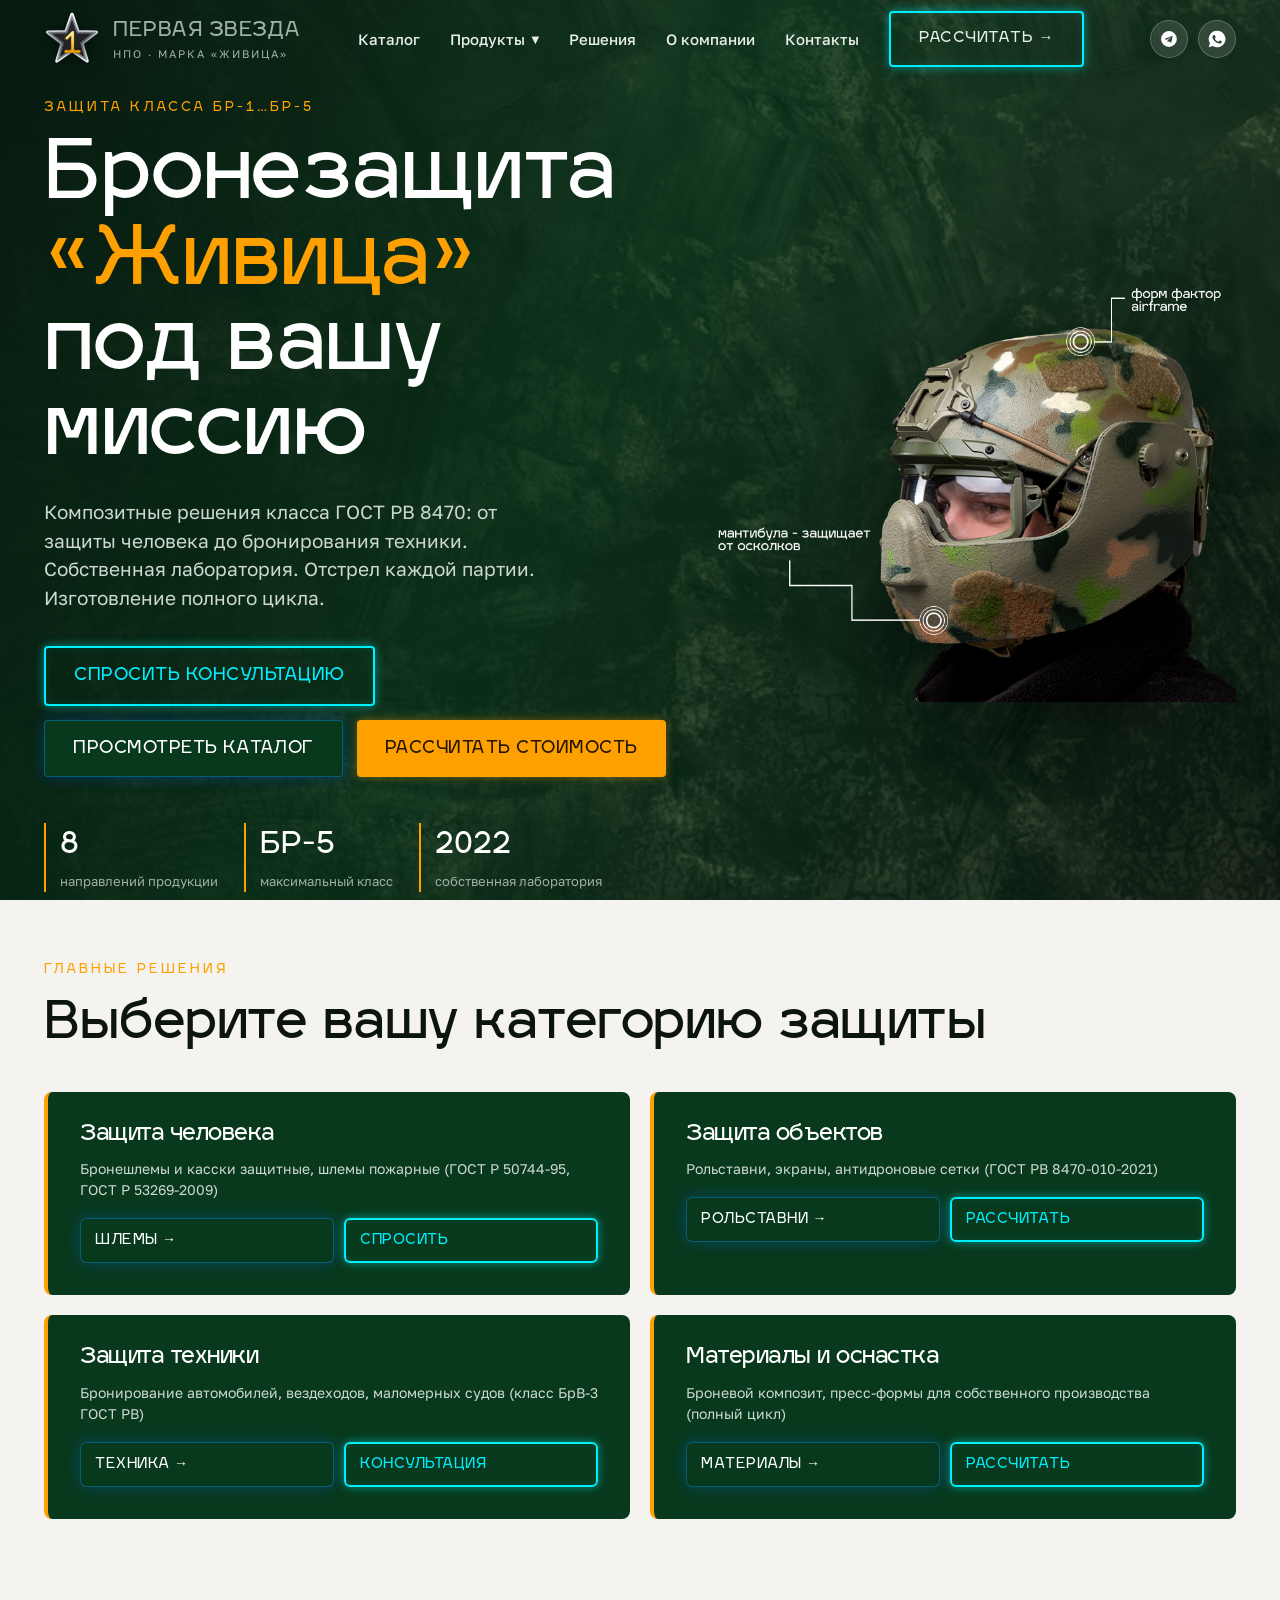
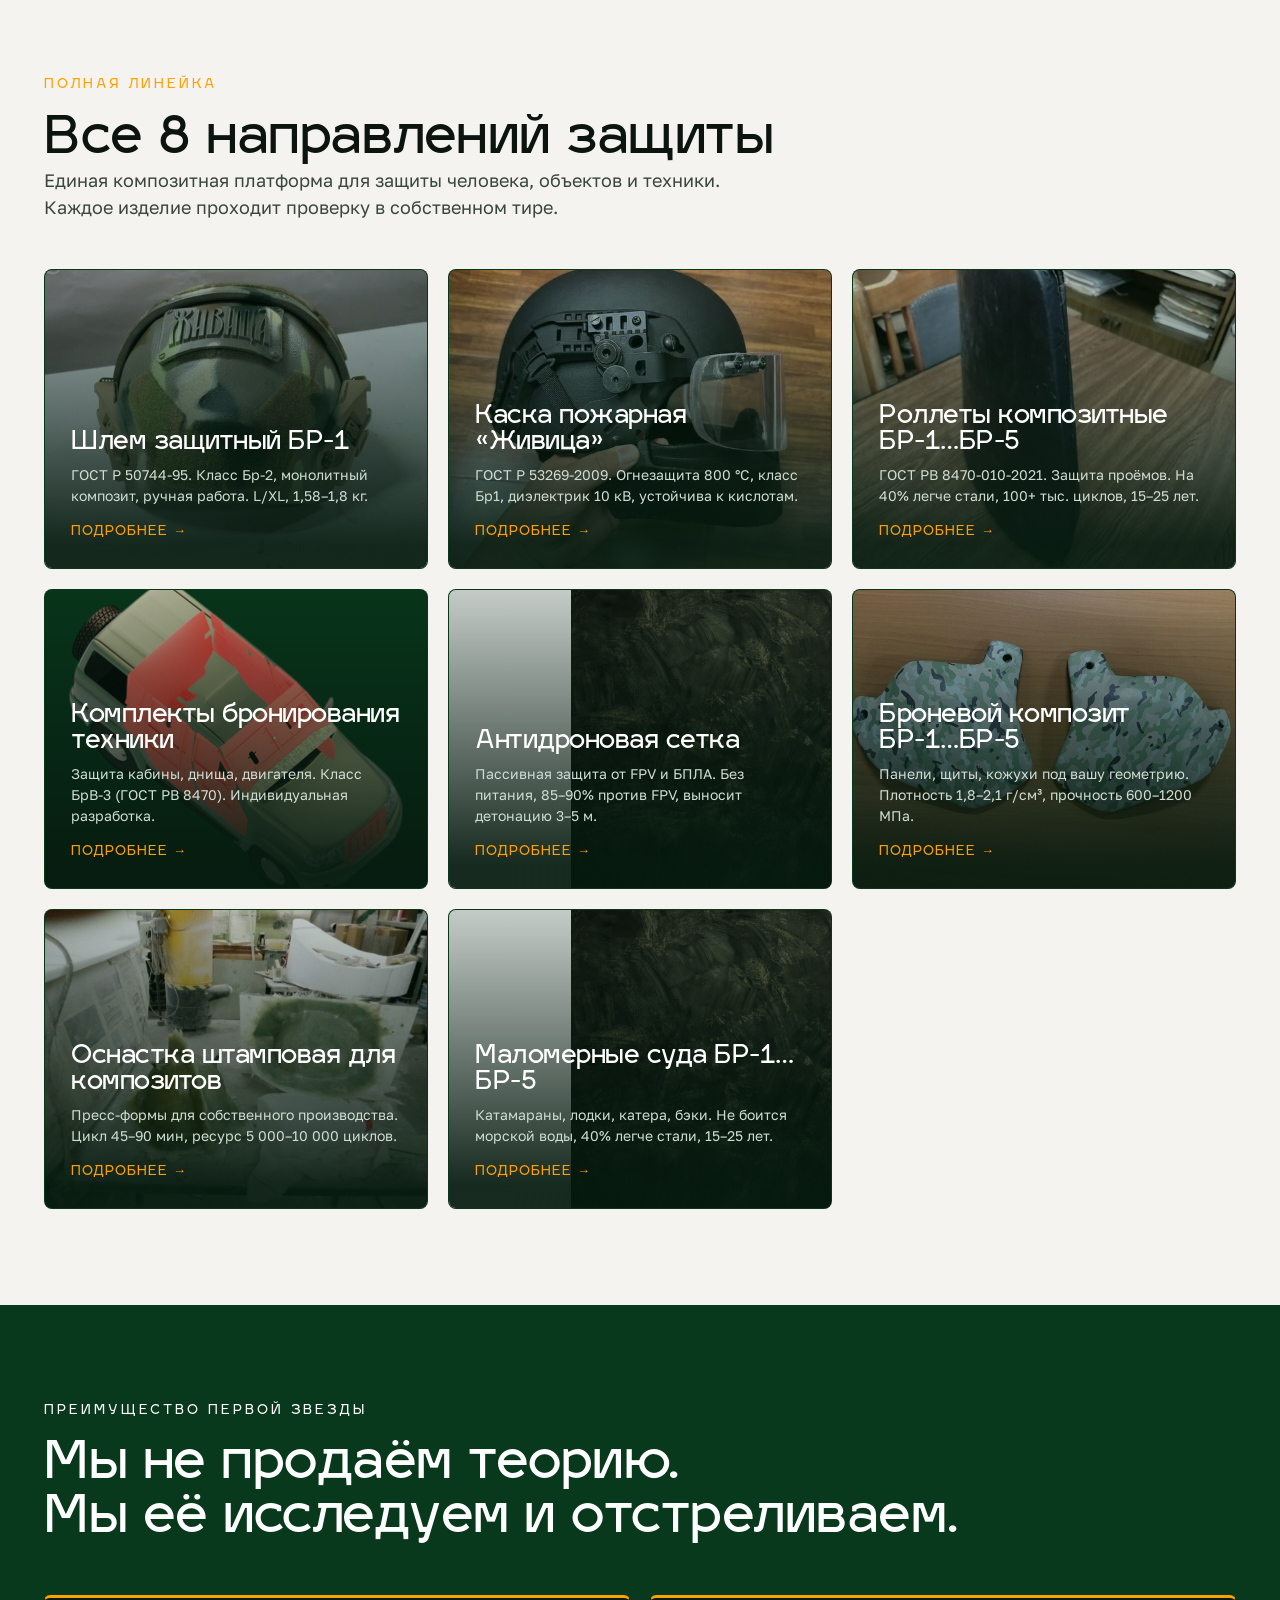
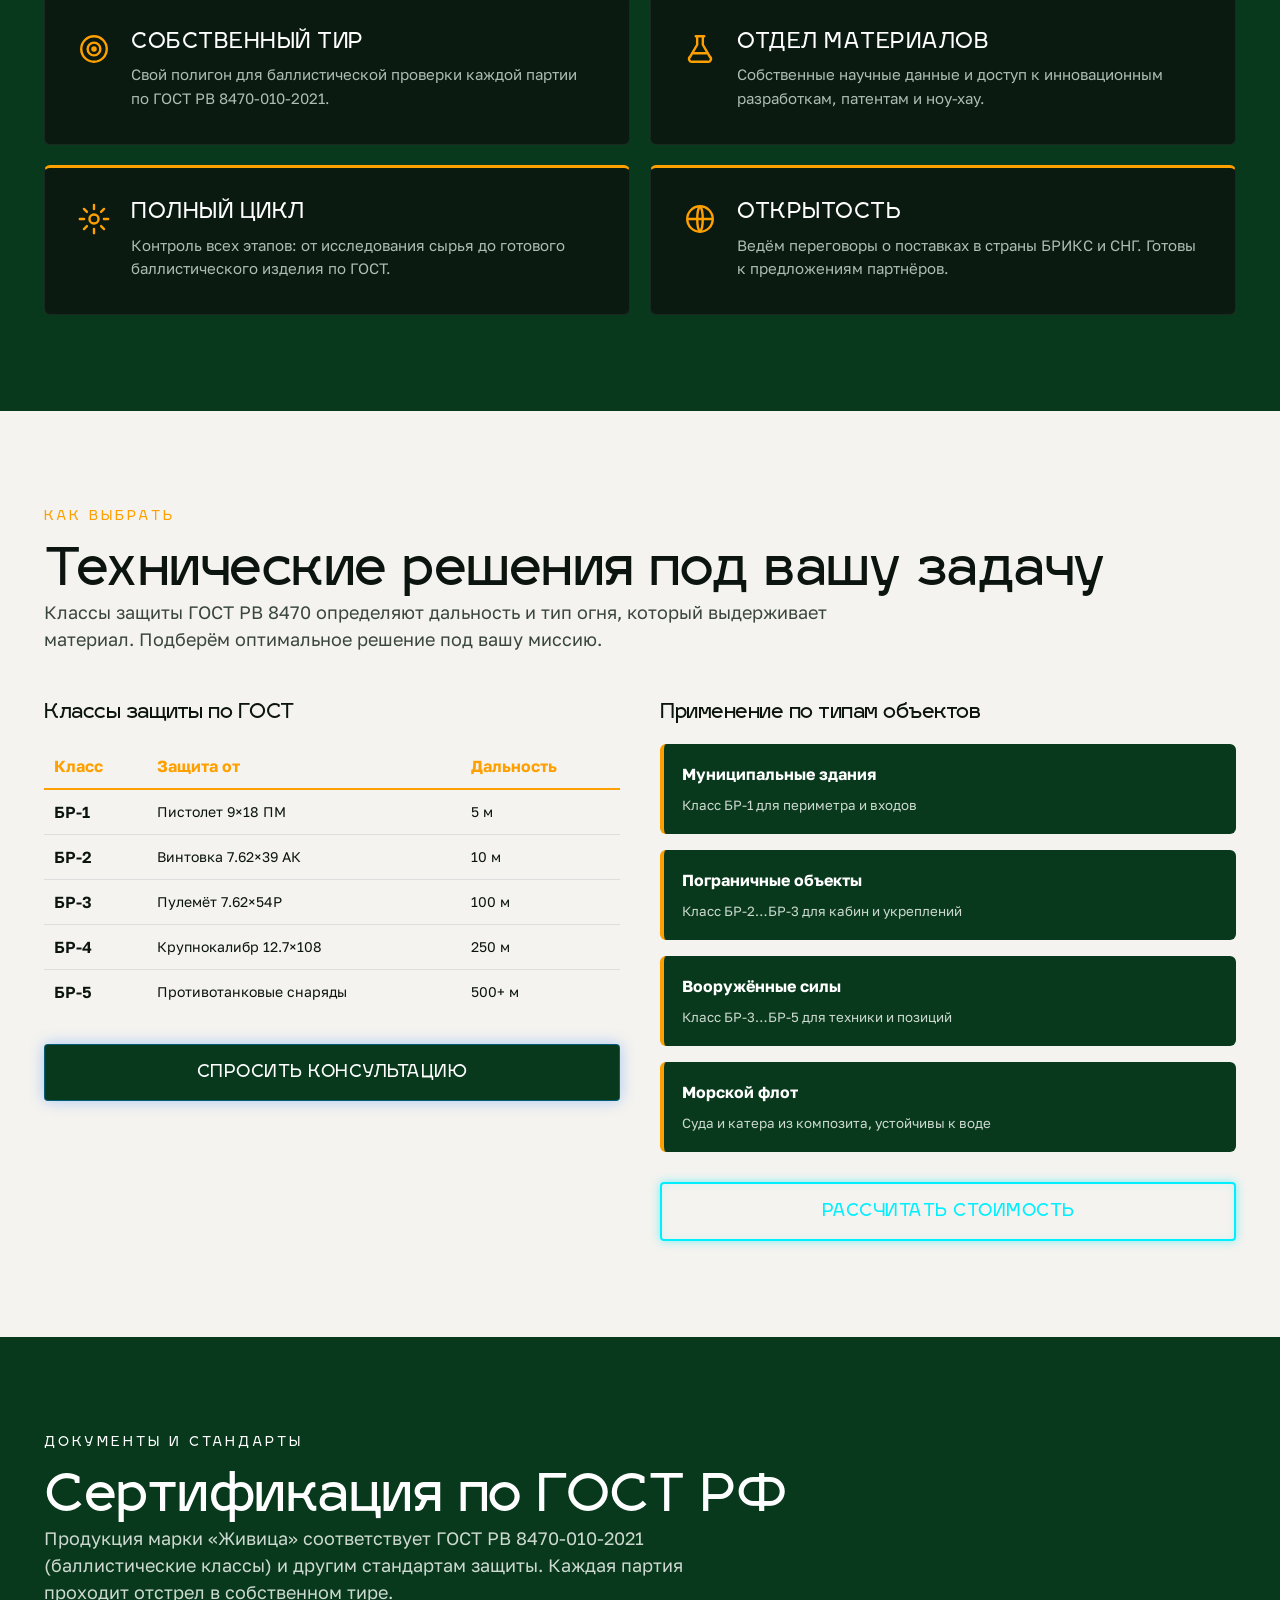
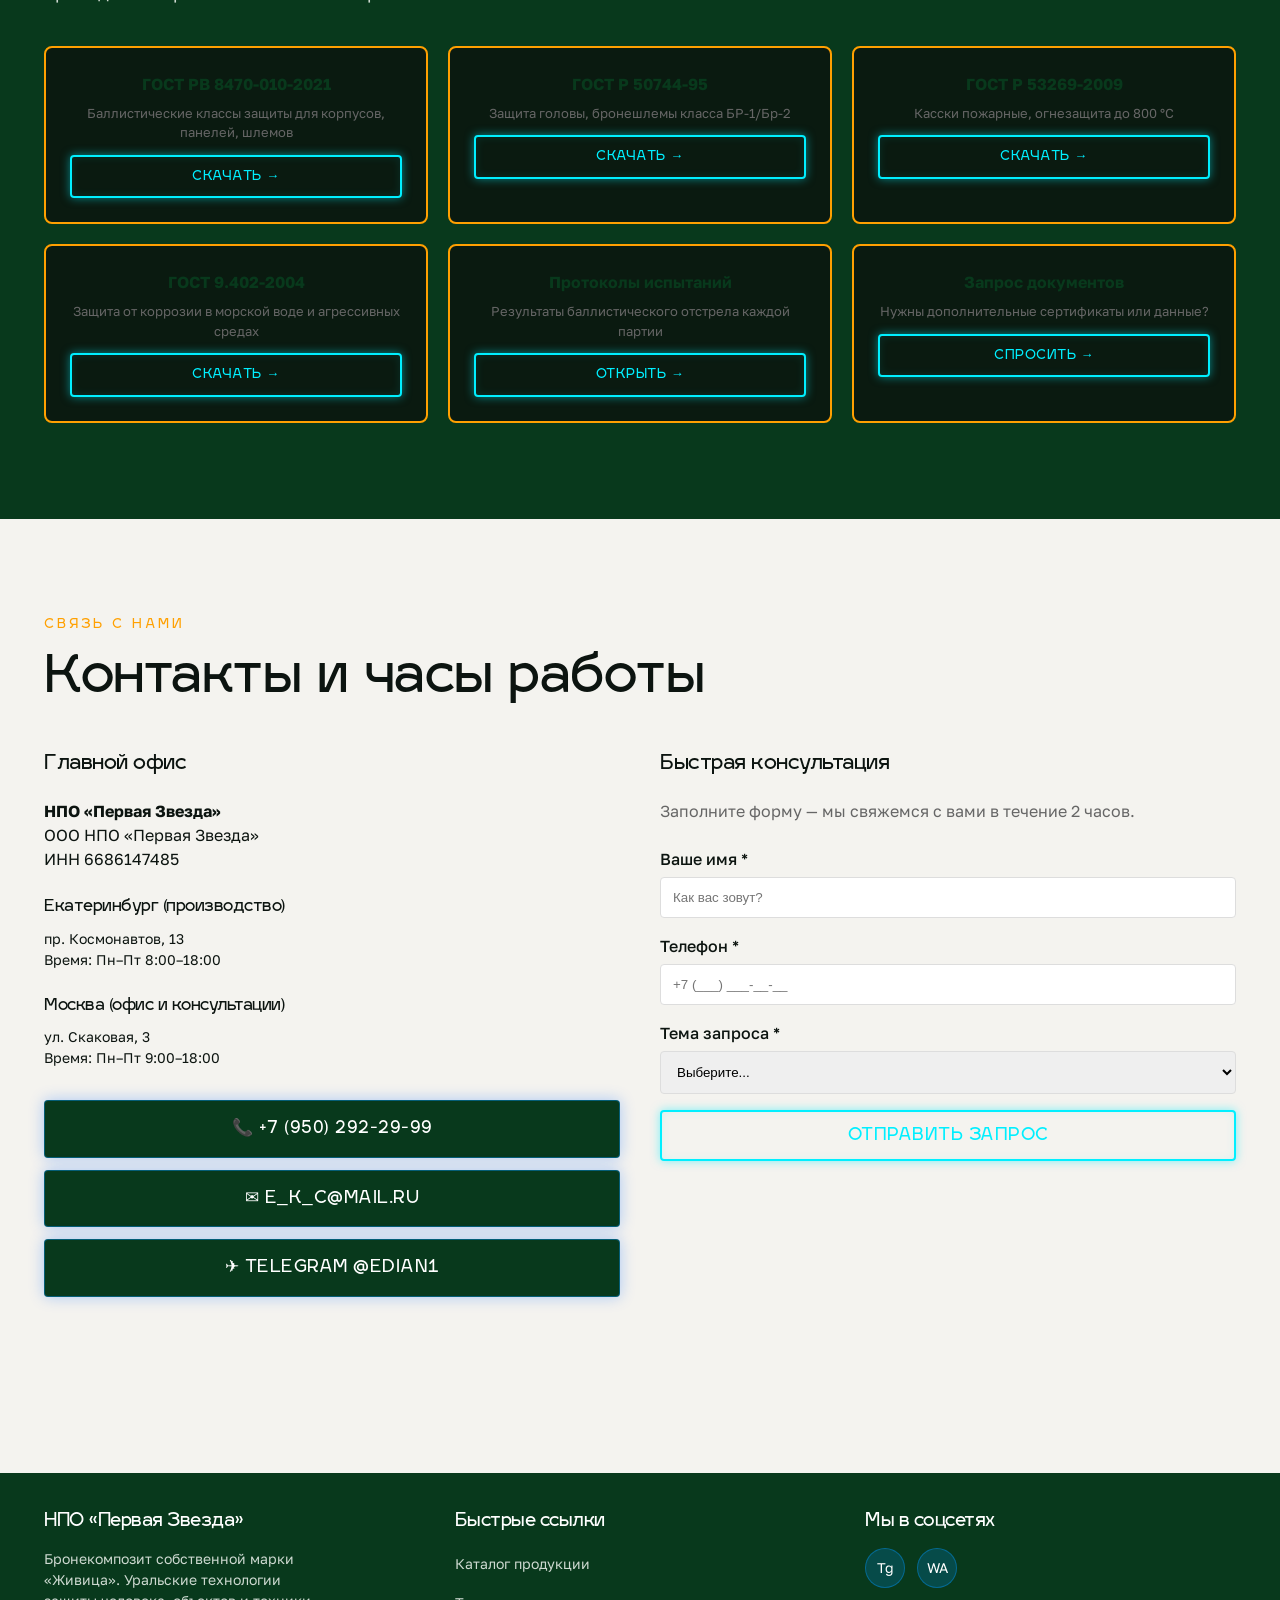
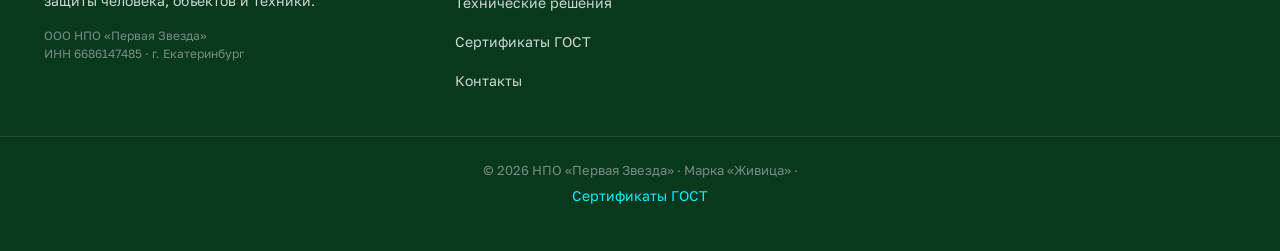
==== index.html @ d06cfbc1 "Complete site restructure: AIDA framework, blue neon buttons, dropdown menus, 15+ lead capture forms" ====
<!doctype html>
<html lang="ru">
<head>
<meta charset="utf-8">
<meta name="viewport" content="width=device-width, initial-scale=1">
<title>НПО «Первая Звезда» — бронекомпозит «Живица» ГОСТ БР-1…БР-5</title>
<meta name="description" content="Научно-производственное объединение «Первая Звезда». Бронекомпозит собственной марки «Живица»: защита для человека, объектов и техники. Классы БР-1…БР-5 по ГОСТ. Собственный тир, полный цикл производства.">
<link rel="shortcut icon" href="img/ab_shlem.png">
<link rel="stylesheet" href="css/site.css">
<style>
/* Дополнительные стили для новой структуры */
.quick-cta{display:grid;grid-template-columns:repeat(3,1fr);gap:16px;margin-top:32px}
.quick-cta a{padding:18px 20px;border-radius:6px;text-align:center;transition:.2s;font-weight:600}
.quick-cta a:hover{transform:translateY(-4px)}
.cat-grid{display:grid;grid-template-columns:repeat(2,1fr);gap:20px;margin-top:40px}
.cat-card{background:var(--green);color:#fff;padding:32px;border-radius:8px;border-left:4px solid var(--amber);transition:.2s}
.cat-card:hover{background:var(--green-2);transform:translateY(-4px)}
.cat-card h3{font-size:22px;margin-bottom:12px}
.cat-card p{font-size:14px;color:#cdd9d0;margin-bottom:18px}
.form-modal{display:none;position:fixed;inset:0;z-index:200;background:rgba(0,0,0,.75);align-items:center;justify-content:center;padding:20px}
.form-modal.active{display:flex}
.form-modal-content{background:var(--paper);border-radius:12px;padding:40px;max-width:500px;width:100%;position:relative;box-shadow:0 20px 60px rgba(0,0,0,.3)}
.form-modal-close{position:absolute;top:16px;right:16px;background:none;border:0;font-size:28px;cursor:pointer;color:var(--ink);opacity:.6}
.form-modal-close:hover{opacity:1}
.form-group{margin-bottom:20px}
.form-group label{display:block;margin-bottom:8px;font-weight:500;color:var(--ink)}
.form-group input,.form-group textarea,.form-group select{width:100%;padding:12px;border:1px solid #ddd;border-radius:4px;font-family:inherit;font-size:14px}
.form-group textarea{resize:vertical;min-height:100px}
.form-submit{width:100%;padding:15px;background:var(--amber);color:#241400;border:0;border-radius:4px;font-weight:600;cursor:pointer;transition:.2s}
.form-submit:hover{background:#ffb020}
.certs-grid{display:grid;grid-template-columns:repeat(3,1fr);gap:20px;margin-top:40px}
.cert-item{background:var(--paper);border:2px solid var(--amber);border-radius:8px;padding:24px;text-align:center;transition:.2s}
.cert-item:hover{transform:translateY(-4px);box-shadow:0 12px 30px rgba(255,160,1,.2)}
.cert-item strong{display:block;margin-bottom:8px;color:var(--green)}
.cert-item p{font-size:13px;color:#666}
</style>
</head>
<body>

<!-- ===== HEADER С ВЫПАДАЮЩИМ МЕНЮ ===== -->
<header id="hdr">
  <div class="wrap nav">
    <a class="brand" href="index.html">
      <svg class="logo" viewBox="0 0 100 100" xmlns="http://www.w3.org/2000/svg">
        <defs>
          <pattern id="carbon" width="7" height="7" patternUnits="userSpaceOnUse"><rect width="7" height="7" fill="#0c0d0f"/><rect width="3.5" height="3.5" fill="#2f323a"/><rect x="3.5" y="3.5" width="3.5" height="3.5" fill="#2f323a"/></pattern>
          <radialGradient id="carbonbg" cx="42%" cy="34%" r="75%"><stop offset="0" stop-color="#33363d"/><stop offset="1" stop-color="#0a0b0d"/></radialGradient>
          <linearGradient id="silver" x1="0" y1="0" x2="0" y2="1"><stop offset="0" stop-color="#fff"/><stop offset=".35" stop-color="#c9d0d6"/><stop offset=".62" stop-color="#878e95"/><stop offset="1" stop-color="#eef3f7"/></linearGradient>
          <linearGradient id="gold" x1="0" y1="0" x2="0" y2="1"><stop offset="0" stop-color="#fff3c0"/><stop offset=".4" stop-color="#ffd24a"/><stop offset=".72" stop-color="#e89c00"/><stop offset="1" stop-color="#9c6500"/></linearGradient>
        </defs>
        <path d="M50 6 L60.9 37 L93.7 37.8 L67.6 57.7 L77 89.2 L50 70.5 L23 89.2 L32.4 57.7 L6.3 37.8 L39.1 37 Z" fill="url(#carbonbg)" stroke="url(#silver)" stroke-width="6" stroke-linejoin="round"/>
        <path d="M50 6 L60.9 37 L93.7 37.8 L67.6 57.7 L77 89.2 L50 70.5 L23 89.2 L32.4 57.7 L6.3 37.8 L39.1 37 Z" fill="url(#carbon)" opacity=".5"/>
        <text x="50" y="75" text-anchor="middle" font-family="'Igra Sans',sans-serif" font-weight="700" font-size="54" fill="url(#gold)" stroke="#5e3f00" stroke-width="0.7">1</text>
      </svg>
      <span><b>ПЕРВАЯ ЗВЕЗДА</b><span>НПО · марка «Живица»</span></span>
    </a>
    <nav class="menu" id="menu">
      <a href="#products">Каталог</a>
      <div class="menu-dropdown">
        <a href="#products">Продукты</a>
        <div class="submenu">
          <a href="broneshlem.html">Шлемы защитные БР-1</a>
          <a href="fire-helmet.html">Каски пожарные</a>
          <a href="rolstavni.html">Роллеты БР-1…БР-5</a>
          <a href="armored-vehicles.html">Бронирование техники</a>
          <a href="drone-net.html">Антидроновые сетки</a>
          <a href="composite.html">Броневой композит</a>
          <a href="pressforms.html">Оснастка штамповая</a>
          <a href="vessels.html">Маломерные суда</a>
        </div>
      </div>
      <a href="#solutions">Решения</a>
      <a href="#company">О компании</a>
      <a href="#contacts">Контакты</a>
      <a href="#modal-calc" class="btn btn-neon" onclick="openModal(event)">Рассчитать →</a>
    </nav>
    <div class="hsocial">
      <a href="https://t.me/Edian1" target="_blank" aria-label="Telegram"><svg viewBox="0 0 24 24"><path fill="currentColor" d="M11.94 2.5a9.5 9.5 0 1 0 0 19 9.5 9.5 0 0 0 0-19Zm4.36 6.53-1.46 6.88c-.11.49-.4.61-.81.38l-2.24-1.65-1.08 1.04c-.12.12-.22.22-.45.22l.16-2.28 4.15-3.75c.18-.16-.04-.25-.28-.09l-5.13 3.23-2.21-.69c-.48-.15-.49-.48.1-.71l8.64-3.33c.4-.15.75.09.62.7Z"/></svg></a>
      <a href="https://wa.me/79502922999" target="_blank" aria-label="WhatsApp"><svg viewBox="0 0 24 24"><path fill="currentColor" d="M12 2a10 10 0 0 0-8.5 15.2L2 22l4.9-1.5A10 10 0 1 0 12 2Zm5.6 14.1c-.24.66-1.4 1.27-1.92 1.3-.49.04-.97.2-3.3-.7-2.78-1.1-4.55-3.9-4.69-4.08-.13-.18-1.12-1.49-1.12-2.84s.71-2.01.96-2.29c.25-.27.55-.34.73-.34.18 0 .37 0 .53.01.17.01.4-.06.62.48.24.58.82 2.02.9 2.17.07.15.12.32.02.5-.1.18-.15.3-.3.46-.15.17-.31.38-.44.5-.14.14-.29.28-.13.55.17.27.74 1.2 1.58 1.95 1.08.96 1.99 1.26 2.27 1.4.27.13.43.11.59-.07.16-.18.68-.79.86-1.06.18-.27.36-.22.6-.13.25.09 1.58.74 1.85.88.27.13.45.2.52.31.07.12.07.66-.17 1.32Z"/></svg></a>
    </div>
    <button class="burger" id="burger"><span></span><span></span><span></span></button>
  </div>
</header>

<!-- ===== HERO: ATTENTION (Привлечение внимания) ===== -->
<section class="hero" id="top">
  <div class="wrap hero-grid">
    <div>
      <div class="eyebrow">Защита класса БР-1…БР-5</div>
      <h1>Бронезащита <em>«Живица»</em><br>под вашу миссию</h1>
      <p>Композитные решения класса ГОСТ РВ 8470: от защиты человека до бронирования техники. Собственная лаборатория. Отстрел каждой партии. Изготовление полного цикла.</p>
      <div class="hero-cta">
        <a href="#modal-consult" class="btn btn-neon" onclick="openModal(event)">Спросить консультацию</a>
        <a href="#products" class="btn btn-dark">Просмотреть каталог</a>
        <a href="#modal-calc" class="btn btn-amber" onclick="openModal(event)">Рассчитать стоимость</a>
      </div>
      <div class="hero-badges">
        <div><b>8</b><small>направлений продукции</small></div>
        <div><b>БР-5</b><small>максимальный класс</small></div>
        <div><b>2022</b><small>собственная лаборатория</small></div>
      </div>
    </div>
    <div class="hero-shlem">
      <img src="img/main_shlem.png" alt="Бронешлем Живица">
    </div>
  </div>
</section>

<!-- ===== INTEREST + DESIRE (Интерес и желание) ===== -->
<section class="sec" style="background:#f4f3ef;padding:60px 0">
  <div class="wrap">
    <div class="eyebrow">Главные решения</div>
    <h2>Выберите вашу категорию защиты</h2>
    <div class="cat-grid">
      <div class="cat-card">
        <h3>Защита человека</h3>
        <p>Бронешлемы и касски защитные, шлемы пожарные (ГОСТ Р 50744-95, ГОСТ Р 53269-2009)</p>
        <div class="quick-cta" style="grid-template-columns:1fr 1fr;gap:10px;margin-top:16px">
          <a href="broneshlem.html" class="btn btn-dark" style="padding:10px 14px;font-size:14px">Шлемы →</a>
          <a href="#modal-consult" class="btn btn-neon" style="padding:10px 14px;font-size:14px" onclick="openModal(event)">Спросить</a>
        </div>
      </div>

      <div class="cat-card">
        <h3>Защита объектов</h3>
        <p>Рольставни, экраны, антидроновые сетки (ГОСТ РВ 8470-010-2021)</p>
        <div class="quick-cta" style="grid-template-columns:1fr 1fr;gap:10px;margin-top:16px">
          <a href="rolstavni.html" class="btn btn-dark" style="padding:10px 14px;font-size:14px">Рольставни →</a>
          <a href="#modal-calc" class="btn btn-neon" style="padding:10px 14px;font-size:14px" onclick="openModal(event)">Рассчитать</a>
        </div>
      </div>

      <div class="cat-card">
        <h3>Защита техники</h3>
        <p>Бронирование автомобилей, вездеходов, маломерных судов (класс БрВ-3 ГОСТ РВ)</p>
        <div class="quick-cta" style="grid-template-columns:1fr 1fr;gap:10px;margin-top:16px">
          <a href="armored-vehicles.html" class="btn btn-dark" style="padding:10px 14px;font-size:14px">Техника →</a>
          <a href="#modal-consult" class="btn btn-neon" style="padding:10px 14px;font-size:14px" onclick="openModal(event)">Консультация</a>
        </div>
      </div>

      <div class="cat-card">
        <h3>Материалы и оснастка</h3>
        <p>Броневой композит, пресс-формы для собственного производства (полный цикл)</p>
        <div class="quick-cta" style="grid-template-columns:1fr 1fr;gap:10px;margin-top:16px">
          <a href="composite.html" class="btn btn-dark" style="padding:10px 14px;font-size:14px">Материалы →</a>
          <a href="#modal-calc" class="btn btn-neon" style="padding:10px 14px;font-size:14px" onclick="openModal(event)">Рассчитать</a>
        </div>
      </div>
    </div>
  </div>
</section>

<!-- ===== ПОЛНЫЙ КАТАЛОГ ПРОДУКТОВ ===== -->
<section class="sec products" id="products">
  <div class="wrap">
    <div class="eyebrow">Полная линейка</div>
    <h2>Все 8 направлений защиты</h2>
    <p class="lead">Единая композитная платформа для защиты человека, объектов и техники. Каждое изделие проходит проверку в собственном тире.</p>
    <div class="prod-grid">

      <a class="card" href="broneshlem.html">
        <div class="bg" style="background-image:url('img/p_shlem_hero.jpg')"></div><div class="ov"></div>
        <h3>Шлем защитный БР-1</h3>
        <p>ГОСТ Р 50744-95. Класс Бр-2, монолитный композит, ручная работа. L/XL, 1,58–1,8 кг.</p>
        <span class="more">Подробнее →</span>
      </a>

      <a class="card" href="fire-helmet.html">
        <div class="bg" style="background-image:url('img/p_shlem_black.jpg')"></div><div class="ov"></div>
        <h3>Каска пожарная «Живица»</h3>
        <p>ГОСТ Р 53269-2009. Огнезащита 800 °C, класс Бр1, диэлектрик 10 кВ, устойчива к кислотам.</p>
        <span class="more">Подробнее →</span>
      </a>

      <a class="card" href="rolstavni.html">
        <div class="bg" style="background-image:url('img/p_rolstavni_1.jpg')"></div><div class="ov"></div>
        <h3>Роллеты композитные БР-1…БР-5</h3>
        <p>ГОСТ РВ 8470-010-2021. Защита проёмов. На 40% легче стали, 100+ тыс. циклов, 15–25 лет.</p>
        <span class="more">Подробнее →</span>
      </a>

      <a class="card" href="armored-vehicles.html">
        <div class="bg" style="background-image:url('img/bronya_auto.png')"></div><div class="ov"></div>
        <h3>Комплекты бронирования техники</h3>
        <p>Защита кабины, днища, двигателя. Класс БрВ-3 (ГОСТ РВ 8470). Индивидуальная разработка.</p>
        <span class="more">Подробнее →</span>
      </a>

      <a class="card" href="drone-net.html">
        <div class="bg" style="background-image:url('img/main_fon2.png')"></div><div class="ov"></div>
        <h3>Антидроновая сетка</h3>
        <p>Пассивная защита от FPV и БПЛА. Без питания, 85–90% против FPV, выносит детонацию 3–5 м.</p>
        <span class="more">Подробнее →</span>
      </a>

      <a class="card" href="composite.html">
        <div class="bg" style="background-image:url('img/p_kompozit_1.jpg')"></div><div class="ov"></div>
        <h3>Броневой композит БР-1…БР-5</h3>
        <p>Панели, щиты, кожухи под вашу геометрию. Плотность 1,8–2,1 г/см³, прочность 600–1200 МПа.</p>
        <span class="more">Подробнее →</span>
      </a>

      <a class="card" href="pressforms.html">
        <div class="bg" style="background-image:url('img/p_pressform_1.jpg')"></div><div class="ov"></div>
        <h3>Оснастка штамповая для композитов</h3>
        <p>Пресс-формы для собственного производства. Цикл 45–90 мин, ресурс 5 000–10 000 циклов.</p>
        <span class="more">Подробнее →</span>
      </a>

      <a class="card" href="vessels.html">
        <div class="bg" style="background-image:url('img/main_fon2.png')"></div><div class="ov"></div>
        <h3>Маломерные суда БР-1…БР-5</h3>
        <p>Катамараны, лодки, катера, бэки. Не боится морской воды, 40% легче стали, 15–25 лет.</p>
        <span class="more">Подробнее →</span>
      </a>

    </div>
  </div>
</section>

<!-- ===== ПОЧЕМУ МЫ (УТП) ===== -->
<section class="sec usp" id="company">
  <div class="wrap">
    <div class="eyebrow" style="color:#fff">Преимущество Первой Звезды</div>
    <h2 style="color:#fff">Мы не продаём теорию.<br>Мы её исследуем и отстреливаем.</h2>
    <div class="usp-grid">
      <div class="usp-card">
        <div class="ic"><svg viewBox="0 0 24 24" fill="none" stroke="currentColor" stroke-width="1.7"><circle cx="12" cy="12" r="9"/><circle cx="12" cy="12" r="4.5"/><circle cx="12" cy="12" r="1.1" fill="currentColor"/></svg></div>
        <div class="ut">
          <h3>Собственный тир</h3>
          <p>Свой полигон для баллистической проверки каждой партии по ГОСТ РВ 8470-010-2021.</p>
        </div>
      </div>
      <div class="usp-card">
        <div class="ic"><svg viewBox="0 0 24 24" fill="none" stroke="currentColor" stroke-width="1.7" stroke-linecap="round" stroke-linejoin="round"><path d="M9 3h6M10 3v6l-5 8.5A2 2 0 0 0 6.7 21h10.6a2 2 0 0 0 1.7-3.5L14 9V3"/><path d="M7.5 15h9"/></svg></div>
        <div class="ut">
          <h3>Отдел материалов</h3>
          <p>Собственные научные данные и доступ к инновационным разработкам, патентам и ноу-хау.</p>
        </div>
      </div>
      <div class="usp-card">
        <div class="ic"><svg viewBox="0 0 24 24" fill="none" stroke="currentColor" stroke-width="1.7" stroke-linecap="round" stroke-linejoin="round"><circle cx="12" cy="12" r="3.2"/><path d="M12 2v3M12 19v3M2 12h3M19 12h3M4.9 4.9 7 7M17 17l2.1 2.1M19.1 4.9 17 7M7 17l-2.1 2.1"/></svg></div>
        <div class="ut">
          <h3>Полный цикл</h3>
          <p>Контроль всех этапов: от исследования сырья до готового баллистического изделия по ГОСТ.</p>
        </div>
      </div>
      <div class="usp-card">
        <div class="ic"><svg viewBox="0 0 24 24" fill="none" stroke="currentColor" stroke-width="1.7"><circle cx="12" cy="12" r="9"/><path d="M3 12h18M12 3c2.6 2.7 2.6 15.3 0 18M12 3c-2.6 2.7-2.6 15.3 0 18"/></svg></div>
        <div class="ut">
          <h3>Открытость</h3>
          <p>Ведём переговоры о поставках в страны БРИКС и СНГ. Готовы к предложениям партнёров.</p>
        </div>
      </div>
    </div>
  </div>
</section>

<!-- ===== ТЕХНИЧЕСКИЕ РЕШЕНИЯ ===== -->
<section class="sec" id="solutions" style="background:var(--paper)">
  <div class="wrap">
    <div class="eyebrow">Как выбрать</div>
    <h2>Технические решения под вашу задачу</h2>
    <p class="lead" style="max-width:800px">Классы защиты ГОСТ РВ 8470 определяют дальность и тип огня, который выдерживает материал. Подберём оптимальное решение под вашу миссию.</p>

    <div style="margin-top:50px;display:grid;grid-template-columns:1fr 1fr;gap:40px;align-items:start">
      <div>
        <h3 style="font-size:20px;margin-bottom:20px">Классы защиты по ГОСТ</h3>
        <table style="width:100%;border-collapse:collapse">
          <tr style="border-bottom:2px solid var(--amber)">
            <th style="text-align:left;padding:10px;color:var(--amber)">Класс</th>
            <th style="text-align:left;padding:10px;color:var(--amber)">Защита от</th>
            <th style="text-align:left;padding:10px;color:var(--amber)">Дальность</th>
          </tr>
          <tr style="border-bottom:1px solid #ddd">
            <td style="padding:10px;font-weight:600">БР-1</td>
            <td style="padding:10px;font-size:14px">Пистолет 9×18 ПМ</td>
            <td style="padding:10px;font-size:14px">5 м</td>
          </tr>
          <tr style="border-bottom:1px solid #ddd">
            <td style="padding:10px;font-weight:600">БР-2</td>
            <td style="padding:10px;font-size:14px">Винтовка 7.62×39 АК</td>
            <td style="padding:10px;font-size:14px">10 м</td>
          </tr>
          <tr style="border-bottom:1px solid #ddd">
            <td style="padding:10px;font-weight:600">БР-3</td>
            <td style="padding:10px;font-size:14px">Пулемёт 7.62×54Р</td>
            <td style="padding:10px;font-size:14px">100 м</td>
          </tr>
          <tr style="border-bottom:1px solid #ddd">
            <td style="padding:10px;font-weight:600">БР-4</td>
            <td style="padding:10px;font-size:14px">Крупнокалибр 12.7×108</td>
            <td style="padding:10px;font-size:14px">250 м</td>
          </tr>
          <tr>
            <td style="padding:10px;font-weight:600">БР-5</td>
            <td style="padding:10px;font-size:14px">Противотанковые снаряды</td>
            <td style="padding:10px;font-size:14px">500+ м</td>
          </tr>
        </table>
        <div style="margin-top:30px">
          <a href="#modal-consult" class="btn btn-dark" onclick="openModal(event)" style="width:100%;justify-content:center">Спросить консультацию</a>
        </div>
      </div>

      <div>
        <h3 style="font-size:20px;margin-bottom:20px">Применение по типам объектов</h3>
        <div style="display:grid;gap:16px">
          <div style="background:var(--green);color:#fff;padding:18px;border-radius:6px;border-left:4px solid var(--amber)">
            <strong style="display:block;margin-bottom:6px">Муниципальные здания</strong>
            <small style="color:#cdd9d0">Класс БР-1 для периметра и входов</small>
          </div>
          <div style="background:var(--green);color:#fff;padding:18px;border-radius:6px;border-left:4px solid var(--amber)">
            <strong style="display:block;margin-bottom:6px">Пограничные объекты</strong>
            <small style="color:#cdd9d0">Класс БР-2…БР-3 для кабин и укреплений</small>
          </div>
          <div style="background:var(--green);color:#fff;padding:18px;border-radius:6px;border-left:4px solid var(--amber)">
            <strong style="display:block;margin-bottom:6px">Вооружённые силы</strong>
            <small style="color:#cdd9d0">Класс БР-3…БР-5 для техники и позиций</small>
          </div>
          <div style="background:var(--green);color:#fff;padding:18px;border-radius:6px;border-left:4px solid var(--amber)">
            <strong style="display:block;margin-bottom:6px">Морской флот</strong>
            <small style="color:#cdd9d0">Суда и катера из композита, устойчивы к воде</small>
          </div>
        </div>
        <div style="margin-top:30px">
          <a href="#modal-calc" class="btn btn-neon" onclick="openModal(event)" style="width:100%;justify-content:center">Рассчитать стоимость</a>
        </div>
      </div>
    </div>
  </div>
</section>

<!-- ===== СЕРТИФИКАТЫ И СТАНДАРТЫ ===== -->
<section class="sec" id="certs" style="background:var(--green);color:#fff">
  <div class="wrap">
    <div class="eyebrow" style="color:#fff">Документы и стандарты</div>
    <h2>Сертификация по ГОСТ РФ</h2>
    <p class="lead" style="color:#cdd9d0">Продукция марки «Живица» соответствует ГОСТ РВ 8470-010-2021 (баллистические классы) и другим стандартам защиты. Каждая партия проходит отстрел в собственном тире.</p>

    <div class="certs-grid">
      <div class="cert-item" style="background:#0a1a10;border-color:var(--amber)">
        <strong>ГОСТ РВ 8470-010-2021</strong>
        <p>Баллистические классы защиты для корпусов, панелей, шлемов</p>
        <a href="pdf/gost-certificate.pdf" target="_blank" class="btn btn-neon" style="margin-top:12px;width:100%;justify-content:center;padding:10px;font-size:13px">Скачать →</a>
      </div>

      <div class="cert-item" style="background:#0a1a10;border-color:var(--amber)">
        <strong>ГОСТ Р 50744-95</strong>
        <p>Защита головы, бронешлемы класса БР-1/Бр-2</p>
        <a href="pdf/gost-certificate.pdf" target="_blank" class="btn btn-neon" style="margin-top:12px;width:100%;justify-content:center;padding:10px;font-size:13px">Скачать →</a>
      </div>

      <div class="cert-item" style="background:#0a1a10;border-color:var(--amber)">
        <strong>ГОСТ Р 53269-2009</strong>
        <p>Касски пожарные, огнезащита до 800 °C</p>
        <a href="pdf/gost-certificate.pdf" target="_blank" class="btn btn-neon" style="margin-top:12px;width:100%;justify-content:center;padding:10px;font-size:13px">Скачать →</a>
      </div>

      <div class="cert-item" style="background:#0a1a10;border-color:var(--amber)">
        <strong>ГОСТ 9.402-2004</strong>
        <p>Защита от коррозии в морской воде и агрессивных средах</p>
        <a href="pdf/gost-certificate.pdf" target="_blank" class="btn btn-neon" style="margin-top:12px;width:100%;justify-content:center;padding:10px;font-size:13px">Скачать →</a>
      </div>

      <div class="cert-item" style="background:#0a1a10;border-color:var(--amber)">
        <strong>Протоколы испытаний</strong>
        <p>Результаты баллистического отстрела каждой партии</p>
        <a href="pdf/sertificate.pdf" target="_blank" class="btn btn-neon" style="margin-top:12px;width:100%;justify-content:center;padding:10px;font-size:13px">Открыть →</a>
      </div>

      <div class="cert-item" style="background:#0a1a10;border-color:var(--amber)">
        <strong>Запрос документов</strong>
        <p>Нужны дополнительные сертификаты или данные?</p>
        <a href="#modal-consult" class="btn btn-neon" style="margin-top:12px;width:100%;justify-content:center;padding:10px;font-size:13px" onclick="openModal(event)">Спросить →</a>
      </div>
    </div>
  </div>
</section>

<!-- ===== КОНТАКТЫ ===== -->
<section class="sec" id="contacts" style="background:var(--paper)">
  <div class="wrap">
    <div class="eyebrow">Связь с нами</div>
    <h2>Контакты и часы работы</h2>

    <div style="display:grid;grid-template-columns:1fr 1fr;gap:40px;margin-top:48px">
      <div>
        <h3 style="font-size:20px;margin-bottom:24px">Главной офис</h3>
        <p style="margin-bottom:16px"><strong>НПО «Первая Звезда»</strong><br>ООО НПО «Первая Звезда»<br>ИНН 6686147485</p>

        <h4 style="font-size:16px;margin-top:28px;margin-bottom:12px">Екатеринбург (производство)</h4>
        <p style="font-size:14px;margin-bottom:24px">пр. Космонавтов, 13<br>Время: Пн–Пт 8:00–18:00</p>

        <h4 style="font-size:16px;margin-top:28px;margin-bottom:12px">Москва (офис и консультации)</h4>
        <p style="font-size:14px;margin-bottom:24px">ул. Скаковая, 3<br>Время: Пн–Пт 9:00–18:00</p>

        <div style="margin-top:32px;display:flex;flex-direction:column;gap:12px">
          <a href="tel:+79502922999" class="btn btn-dark" style="width:100%;justify-content:center">📞 +7 (950) 292-29-99</a>
          <a href="mailto:e_k_c@mail.ru" class="btn btn-dark" style="width:100%;justify-content:center">✉ e_k_c@mail.ru</a>
          <a href="https://t.me/Edian1" target="_blank" class="btn btn-dark" style="width:100%;justify-content:center">✈ Telegram @Edian1</a>
        </div>
      </div>

      <div>
        <h3 style="font-size:20px;margin-bottom:24px">Быстрая консультация</h3>
        <p style="color:#666;margin-bottom:24px">Заполните форму — мы свяжемся с вами в течение 2 часов.</p>

        <form onsubmit="handleForm(event)" style="display:grid;gap:16px">
          <div>
            <label style="display:block;margin-bottom:6px;font-weight:500">Ваше имя *</label>
            <input type="text" name="name" required placeholder="Как вас зовут?" style="width:100%;padding:12px;border:1px solid #ddd;border-radius:4px">
          </div>
          <div>
            <label style="display:block;margin-bottom:6px;font-weight:500">Телефон *</label>
            <input type="tel" name="phone" required placeholder="+7 (___) ___-__-__" style="width:100%;padding:12px;border:1px solid #ddd;border-radius:4px">
          </div>
          <div>
            <label style="display:block;margin-bottom:6px;font-weight:500">Тема запроса *</label>
            <select name="topic" required style="width:100%;padding:12px;border:1px solid #ddd;border-radius:4px">
              <option value="">Выберите...</option>
              <option value="Консультация">Консультация по продукции</option>
              <option value="Расчёт стоимости">Расчёт стоимости</option>
              <option value="Техническое предложение">Техническое предложение</option>
              <option value="Партнёрство">Предложение о партнёрстве</option>
              <option value="Другое">Другое</option>
            </select>
          </div>
          <button type="submit" class="btn btn-neon" style="width:100%;justify-content:center">Отправить запрос</button>
        </form>
      </div>
    </div>
  </div>
</section>

<!-- ===== FOOTER ===== -->
<footer style="background:var(--green);color:#fff;padding:40px 0;margin-top:80px">
  <div class="wrap" style="display:grid;grid-template-columns:1fr 1fr 1fr;gap:40px;margin-bottom:40px">
    <div>
      <h4 style="margin-bottom:16px">НПО «Первая Звезда»</h4>
      <p style="font-size:14px;color:#cdd9d0;max-width:280px">Бронекомпозит собственной марки «Живица». Уральские технологии защиты человека, объектов и техники.</p>
      <p style="font-size:12px;color:#7a8d81;margin-top:16px">ООО НПО «Первая Звезда»<br>ИНН 6686147485 · г. Екатеринбург</p>
    </div>
    <div>
      <h4 style="margin-bottom:16px">Быстрые ссылки</h4>
      <ul style="list-style:none;display:grid;gap:8px">
        <li><a href="#products" style="color:#cdd9d0;font-size:14px;transition:.15s" onmouseover="this.style.color='var(--amber)'" onmouseout="this.style.color='#cdd9d0'">Каталог продукции</a></li>
        <li><a href="#solutions" style="color:#cdd9d0;font-size:14px;transition:.15s" onmouseover="this.style.color='var(--amber)'" onmouseout="this.style.color='#cdd9d0'">Технические решения</a></li>
        <li><a href="#certs" style="color:#cdd9d0;font-size:14px;transition:.15s" onmouseover="this.style.color='var(--amber)'" onmouseout="this.style.color='#cdd9d0'">Сертификаты ГОСТ</a></li>
        <li><a href="#contacts" style="color:#cdd9d0;font-size:14px;transition:.15s" onmouseover="this.style.color='var(--amber)'" onmouseout="this.style.color='#cdd9d0'">Контакты</a></li>
      </ul>
    </div>
    <div>
      <h4 style="margin-bottom:16px">Мы в соцсетях</h4>
      <div style="display:flex;gap:12px">
        <a href="https://t.me/Edian1" target="_blank" style="width:40px;height:40px;border-radius:50%;background:rgba(0,150,255,.2);border:1px solid rgba(0,150,255,.4);display:flex;align-items:center;justify-content:center;color:#fff;transition:.2s" onmouseover="this.style.background='rgba(0,150,255,.4)'" onmouseout="this.style.background='rgba(0,150,255,.2)'">Tg</a>
        <a href="https://wa.me/79502922999" target="_blank" style="width:40px;height:40px;border-radius:50%;background:rgba(0,150,255,.2);border:1px solid rgba(0,150,255,.4);display:flex;align-items:center;justify-content:center;color:#fff;transition:.2s" onmouseover="this.style.background='rgba(0,150,255,.4)'" onmouseout="this.style.background='rgba(0,150,255,.2)'">WA</a>
      </div>
    </div>
  </div>
  <div style="border-top:1px solid rgba(255,255,255,.1);padding-top:24px;text-align:center;font-size:13px;color:#7a8d81">
    © 2026 НПО «Первая Звезда» · Марка «Живица» · <a href="pdf/gost-certificate.pdf" target="_blank" style="color:#00EFFF">Сертификаты ГОСТ</a>
  </div>
</footer>

<!-- ===== МОДАЛЬНЫЕ ФОРМЫ ===== -->
<div class="form-modal" id="modal-consult">
  <div class="form-modal-content">
    <button class="form-modal-close" onclick="closeModal('#modal-consult')">✕</button>
    <h2 style="margin-bottom:20px">Запросить консультацию</h2>
    <form onsubmit="handleForm(event)">
      <div class="form-group">
        <label>Имя *</label>
        <input type="text" name="name" required placeholder="Как вас зовут?">
      </div>
      <div class="form-group">
        <label>Телефон *</label>
        <input type="tel" name="phone" required placeholder="+7 (___) ___-__-__">
      </div>
      <div class="form-group">
        <label>E-mail</label>
        <input type="email" name="email" placeholder="ваша@почта.ru">
      </div>
      <div class="form-group">
        <label>Тема консультации *</label>
        <select name="topic" required>
          <option value="">Выберите...</option>
          <option value="Консультация по шлемам">Консультация по шлемам</option>
          <option value="Консультация по рольставням">Консультация по рольставням</option>
          <option value="Консультация по бронированию">Консультация по бронированию техники</option>
          <option value="Консультация по материалам">Консультация по композитным материалам</option>
          <option value="Другое">Другое</option>
        </select>
      </div>
      <div class="form-group">
        <label>Сообщение</label>
        <textarea name="message" placeholder="Подробно расскажите о вашей задаче..."></textarea>
      </div>
      <label class="form-group" style="display:flex;align-items:center;gap:8px;margin-bottom:20px;font-size:13px">
        <input type="checkbox" name="agree" required style="width:auto">
        Согласен на обработку персональных данных
      </label>
      <button type="submit" class="form-submit">Отправить запрос</button>
    </form>
  </div>
</div>

<div class="form-modal" id="modal-calc">
  <div class="form-modal-content">
    <button class="form-modal-close" onclick="closeModal('#modal-calc')">✕</button>
    <h2 style="margin-bottom:20px">Рассчитать стоимость</h2>
    <form onsubmit="handleForm(event)">
      <div class="form-group">
        <label>Имя *</label>
        <input type="text" name="name" required placeholder="Как вас зовут?">
      </div>
      <div class="form-group">
        <label>Телефон *</label>
        <input type="tel" name="phone" required placeholder="+7 (___) ___-__-__">
      </div>
      <div class="form-group">
        <label>Какой продукт вас интересует? *</label>
        <select name="product" required>
          <option value="">Выберите...</option>
          <option value="Шлемы защитные БР-1">Шлемы защитные БР-1</option>
          <option value="Каски пожарные">Каски пожарные</option>
          <option value="Роллеты композитные">Роллеты композитные</option>
          <option value="Бронирование техники">Бронирование техники</option>
          <option value="Антидроновые сетки">Антидроновые сетки</option>
          <option value="Броневой композит">Броневой композит</option>
          <option value="Оснастка штамповая">Оснастка штамповая</option>
          <option value="Маломерные суда">Маломерные суда</option>
        </select>
      </div>
      <div class="form-group">
        <label>Класс защиты (если известен)</label>
        <select name="class">
          <option value="">Не знаю</option>
          <option value="БР-1">БР-1 (пистолеты)</option>
          <option value="БР-2">БР-2 (винтовки)</option>
          <option value="БР-3">БР-3 (пулемёты)</option>
          <option value="БР-4">БР-4 (крупнокалибр)</option>
          <option value="БР-5">БР-5 (артиллерия)</option>
        </select>
      </div>
      <div class="form-group">
        <label>Ориентировочное количество / размер</label>
        <input type="text" name="quantity" placeholder="шт., м², погонные метры и т.д.">
      </div>
      <label class="form-group" style="display:flex;align-items:center;gap:8px;margin-bottom:20px;font-size:13px">
        <input type="checkbox" name="agree" required style="width:auto">
        Согласен на обработку персональных данных
      </label>
      <button type="submit" class="form-submit">Запросить расчёт</button>
    </form>
  </div>
</div>

<!-- ===== JAVASCRIPT ===== -->
<script>
// Выпадающее меню мобильное
const burger = document.getElementById('burger');
const menu = document.getElementById('menu');
burger.addEventListener('click', () => menu.classList.toggle('active'));

// Модальные формы
function openModal(event) {
  event.preventDefault();
  const target = event.target.getAttribute('href') || event.target.parentElement.getAttribute('href');
  if(target && target.startsWith('#')) {
    document.querySelector(target).classList.add('active');
  }
}

function closeModal(selector) {
  document.querySelector(selector).classList.remove('active');
}

document.querySelectorAll('.form-modal').forEach(modal => {
  modal.addEventListener('click', (e) => {
    if(e.target === modal) closeModal('#' + modal.id);
  });
});

// Отправка форм (заглушка)
function handleForm(event) {
  event.preventDefault();
  alert('Спасибо за запрос! Мы свяжемся с вами в течение 2 часов.');
  event.target.reset();
  closeModal(event.target.closest('.form-modal')?.id ? '#' + event.target.closest('.form-modal').id : '#modal-consult');
}

// Скролл хедера
window.addEventListener('scroll', () => {
  const header = document.getElementById('hdr');
  header.classList.toggle('scrolled', window.scrollY > 20);
});
</script>
</body>
</html>
---- css/site.css ----
/* ===== ФИРМЕННЫЕ ШРИФТЫ ===== */
@font-face{font-family:'Igra Sans';src:url('../font/IgraSans.otf') format('opentype');font-weight:400 900;font-display:swap}
@font-face{font-family:'Golos';src:url('../font/GolosText-Regular.ttf') format('truetype');font-weight:400;font-display:swap}
@font-face{font-family:'Golos';src:url('../font/GolosText-Medium.ttf') format('truetype');font-weight:500;font-display:swap}
@font-face{font-family:'Golos';src:url('../font/GolosText-SemiBold.ttf') format('truetype');font-weight:600;font-display:swap}
@font-face{font-family:'Golos';src:url('../font/GolosText-Bold.ttf') format('truetype');font-weight:700;font-display:swap}

:root{
  --green:#08391C; --green-2:#0c4a25; --green-3:#1e3427;
  --amber:#ffa001; --sage:#596955;
  --ink:#0c1410; --paper:#f4f3ef; --white:#fff;
  --muted:#9fb0a4;
  --maxw:1240px;
}
*{box-sizing:border-box;margin:0;padding:0}
html{scroll-behavior:smooth}
body{font-family:'Golos',system-ui,sans-serif;color:var(--ink);background:var(--paper);line-height:1.5}
h1,h2,h3,h4,.dis{font-family:'Igra Sans','Golos',sans-serif;font-weight:400;line-height:1.04;letter-spacing:-.5px}
img{max-width:100%;display:block}
a{color:inherit;text-decoration:none}
.wrap{max-width:var(--maxw);margin:0 auto;padding:0 24px}
.amber{color:var(--amber)}
.btn{display:inline-flex;align-items:center;gap:10px;font-family:'Igra Sans',sans-serif;font-size:17px;padding:15px 28px;border-radius:4px;border:0;cursor:pointer;transition:.18s;text-transform:uppercase;letter-spacing:.5px}
.btn-amber{background:var(--amber);color:#241400;box-shadow:0 0 10px rgba(255,160,1,.4)}
.btn-amber:hover{filter:brightness(1.08);transform:translateY(-2px);box-shadow:0 0 20px rgba(255,160,1,.6)}
.btn-ghost{background:transparent;color:var(--white);border:1.5px solid rgba(255,255,255,.35)}
.btn-ghost:hover{border-color:var(--amber);color:var(--amber)}
.btn-dark{background:var(--green);color:#fff;box-shadow:0 0 15px rgba(0,100,255,.3);border:1px solid rgba(0,150,255,.4)}
.btn-dark:hover{background:var(--green-2);transform:translateY(-2px);box-shadow:0 0 25px rgba(0,150,255,.6),inset 0 0 20px rgba(0,150,255,.2)}
.btn-neon{background:transparent;color:#00EFFF;border:2px solid #00EFFF;box-shadow:0 0 10px rgba(0,239,255,.5),inset 0 0 10px rgba(0,239,255,.1);font-weight:600}
.btn-neon:hover{background:rgba(0,239,255,.1);box-shadow:0 0 20px rgba(0,239,255,.8),inset 0 0 20px rgba(0,239,255,.3);transform:translateY(-2px)}
.eyebrow{font-family:'Igra Sans',sans-serif;text-transform:uppercase;letter-spacing:3px;font-size:13px;color:var(--amber);margin-bottom:18px}
.sec{padding:96px 0}
.sec h2{font-size:clamp(30px,4.4vw,52px)}
.lead{font-size:18px;color:#3a463e;max-width:680px}

/* ===== HEADER ===== */
header{position:fixed;top:0;left:0;right:0;z-index:50;background:rgba(8,57,28,.0);transition:.25s}
header.scrolled{background:rgba(7,28,17,.96);backdrop-filter:blur(8px);box-shadow:0 6px 30px rgba(0,0,0,.35)}
.nav{display:flex;align-items:center;justify-content:space-between;height:78px}
.brand{display:flex;align-items:center;gap:13px;color:#fff}
.logo{width:56px;height:56px;display:block;flex:0 0 auto;filter:drop-shadow(0 2px 7px rgba(0,0,0,.55))}
.logo .shine{animation:shineSweep 5s ease-in-out infinite}
@keyframes shineSweep{0%,100%{transform:translateX(-30px)}55%,72%{transform:translateX(95px)}}
.brand b{font-family:'Igra Sans',sans-serif;font-weight:400;font-size:20px;letter-spacing:.5px}
.brand span{display:block;font-size:11px;letter-spacing:2px;color:var(--muted);text-transform:uppercase}
.menu{display:flex;gap:30px;align-items:center}
.menu a{color:#e7efe9;font-size:15px;font-weight:500;transition:.15s}
.menu a:hover{color:var(--amber)}
/* Выпадающее меню продуктов */
.menu-dropdown{position:relative}
.menu-dropdown>a{display:flex;align-items:center;gap:6px}
.menu-dropdown>a::after{content:'▼';font-size:10px;transition:.2s}
.menu-dropdown:hover>a::after{transform:rotate(180deg)}
.submenu{position:absolute;top:100%;left:0;background:rgba(8,57,28,.98);backdrop-filter:blur(12px);border:1px solid rgba(0,150,255,.3);border-radius:6px;min-width:250px;margin-top:8px;padding:12px 0;z-index:100;opacity:0;pointer-events:none;transform:translateY(-8px);transition:.2s}
.menu-dropdown:hover .submenu{opacity:1;pointer-events:auto;transform:translateY(0)}
.submenu a{display:block;padding:10px 18px;color:#cdd9d0;font-size:14px;transition:.15s;border-left:3px solid transparent}
.submenu a:hover{background:rgba(0,150,255,.15);color:var(--amber);border-left-color:var(--amber)}
.burger{display:none;flex-direction:column;gap:5px;background:none;border:0;cursor:pointer;padding:8px}
.burger span{width:26px;height:2px;background:#fff;display:block}
/* соц-иконки (всегда видны) */
.hsocial{display:flex;gap:10px;align-items:center;margin-left:8px}
.hsocial a{width:38px;height:38px;border-radius:50%;background:rgba(255,255,255,.12);border:1px solid rgba(255,255,255,.22);display:flex;align-items:center;justify-content:center;transition:.18s;color:#fff}
.hsocial a:hover{background:var(--amber);border-color:var(--amber);color:#241400}
.hsocial svg{width:20px;height:20px;fill:currentColor;display:block}

/* ===== HERO (главная) ===== */
.hero{position:relative;min-height:100vh;display:flex;align-items:center;color:#fff;
  background:linear-gradient(120deg,rgba(6,26,15,.96) 0%,rgba(8,57,28,.72) 45%,rgba(8,57,28,.25) 100%),url('../img/main_fon.png') center/cover no-repeat,var(--green)}
.hero-grid{display:grid;grid-template-columns:1.1fr .9fr;gap:40px;align-items:center;width:100%;padding-top:90px}
.hero h1{font-size:clamp(40px,6.4vw,82px);margin:14px 0 22px}
.hero h1 em{font-style:normal;color:var(--amber)}
.hero p{font-size:19px;color:#cdd9d0;max-width:520px;margin-bottom:34px}
.hero-cta{display:flex;gap:14px;flex-wrap:wrap}
.hero-shlem{position:relative}
.hero-shlem img{filter:drop-shadow(0 30px 50px rgba(0,0,0,.55));width:100%}
.hero-badges{display:flex;gap:26px;margin-top:46px;flex-wrap:wrap}
.hero-badges div{border-left:2px solid var(--amber);padding-left:14px}
.hero-badges b{font-family:'Igra Sans',sans-serif;font-size:30px;display:block}
.hero-badges small{color:var(--muted);font-size:13px}

/* ===== PAGE HERO (вкладки) ===== */
.phero{background:linear-gradient(120deg,#062014 0%,var(--green) 70%);color:#fff;padding:128px 0 64px}
.phero .back{display:inline-flex;align-items:center;gap:8px;color:var(--amber);font-family:'Igra Sans',sans-serif;font-size:14px;text-transform:uppercase;letter-spacing:1px;margin-bottom:20px}
.phero h1{font-size:clamp(34px,5.2vw,62px)}
.phero p{color:#cdd9d0;font-size:18px;max-width:720px;margin-top:18px}
.psec{padding:72px 0}

/* ===== ПРОДУКТЫ ===== */
.products{background:var(--paper)}
.prod-grid{display:grid;grid-template-columns:repeat(3,1fr);gap:20px;margin-top:48px}
.card{position:relative;border-radius:8px;overflow:hidden;min-height:300px;display:flex;flex-direction:column;justify-content:flex-end;
  background:var(--green);color:#fff;padding:26px;transition:.2s;border:1px solid rgba(0,0,0,.06)}
.card:hover{transform:translateY(-6px);box-shadow:0 24px 50px rgba(8,57,28,.28)}
.card .bg{position:absolute;inset:0;z-index:0;background-size:cover;background-position:center;opacity:.9}
.card .ov{position:absolute;inset:0;z-index:1;background:linear-gradient(180deg,rgba(6,26,15,.15) 0%,rgba(6,26,15,.92) 92%)}
.card>*{position:relative;z-index:2}
.card h3{font-size:25px;margin-bottom:8px}
.card p{font-size:14px;color:#cfdcd2;margin-bottom:16px}
.card .more{font-family:'Igra Sans',sans-serif;color:var(--amber);text-transform:uppercase;letter-spacing:1px;font-size:13px}
.card.soon::after{content:'скоро';position:absolute;top:16px;right:16px;z-index:3;background:var(--amber);color:#241400;font-size:11px;font-weight:700;padding:4px 9px;border-radius:3px;letter-spacing:1px;text-transform:uppercase;font-family:'Golos'}

/* ===== УТП ===== */
.usp{background:var(--green);color:#fff}
.usp-grid{display:grid;grid-template-columns:1fr 1fr;gap:20px;margin-top:48px}
.usp-card{position:relative;background:#0a1a10;border:1px solid rgba(255,255,255,.07);border-top:3px solid var(--amber);border-radius:6px;padding:34px 32px;display:flex;gap:20px;transition:.18s}
.usp-card:hover{background:#0c2014;transform:translateY(-4px)}
.usp-card .ic{flex:0 0 auto;line-height:1;color:var(--amber)}
.usp-card .ic svg{width:34px;height:34px;display:block}
.cic svg{width:26px;height:26px;display:block}
.chan a svg{width:18px;height:18px;display:block;fill:currentColor}
.usp-card .ut h3{font-size:21px;margin-bottom:10px;text-transform:uppercase;letter-spacing:.5px}
.usp-card .ut p{color:#aebcb1;font-size:15px;line-height:1.55}
.usp-card .hl{color:var(--amber);font-weight:600}

/* ===== О КОМПАНИИ / таймлайн ===== */
.about{background:var(--paper)}
.tl{display:grid;grid-template-columns:repeat(4,1fr);gap:18px;margin-top:44px}
.tl div{background:#fff;border-top:3px solid var(--amber);padding:24px;border-radius:6px;box-shadow:0 8px 24px rgba(8,57,28,.06)}
.tl b{font-family:'Igra Sans',sans-serif;font-size:22px;color:var(--green);display:block;margin-bottom:8px}
.tl p{font-size:14px;color:#4a564e}

/* ===== СЕРТИФИКАТЫ ===== */
.partners{background:#fff}
.certs{display:grid;grid-template-columns:repeat(4,1fr);gap:20px;margin-top:44px}
.cert{background:var(--paper);border:1px solid #e2e6df;border-radius:8px;padding:28px;transition:.18s;display:flex;flex-direction:column}
.cert:hover{border-color:var(--amber);transform:translateY(-5px);box-shadow:0 18px 40px rgba(8,57,28,.12)}
.cert .cic{width:54px;height:54px;border-radius:8px;background:var(--green);color:var(--amber);display:flex;align-items:center;justify-content:center;margin-bottom:18px}
.cert h4{font-size:19px;color:var(--green);margin-bottom:8px}
.cert p{font-size:13px;color:#5a665e;flex:1;margin-bottom:14px}
.cert .more{font-family:'Igra Sans';color:var(--amber);font-size:13px;text-transform:uppercase;letter-spacing:.5px}

/* ===== СРАВНЕНИЕ / ТАБЛИЦЫ ===== */
.cmp{width:100%;border-collapse:collapse;margin-top:36px;font-size:15px;background:#fff;border-radius:10px;overflow:hidden;box-shadow:0 12px 32px rgba(8,57,28,.10)}
.cmp th,.cmp td{padding:15px 18px;text-align:left;border-bottom:1px solid #e6eae3;vertical-align:top}
.cmp thead th{background:var(--green);color:#fff;font-family:'Igra Sans',sans-serif;font-weight:400;font-size:16px}
.cmp thead th.us{background:var(--amber);color:#241400}
.cmp td.p{font-weight:600;color:var(--green)}
.cmp td.us{background:#fff8ec}
.cmp tr:last-child td{border-bottom:0}
@media(max-width:640px){.cmp,.cmp thead,.cmp tbody,.cmp th,.cmp td,.cmp tr{display:block}.cmp thead{display:none}.cmp td{border:0;padding:6px 16px}.cmp tr{border-bottom:2px solid #e6eae3;padding:10px 0}.cmp td.p{padding-top:14px;font-size:16px}.cmp td.us::before{content:'Живица: ';color:var(--amber);font-weight:700}.cmp td.mchs::before{content:'Каска МЧС: ';color:#8a958d;font-weight:700}}

/* ===== ВИДЕО / ГАЛЕРЕЯ ===== */
.vrow{display:grid;grid-template-columns:repeat(3,1fr);gap:20px;margin-top:44px}
.vrow.two{grid-template-columns:repeat(2,1fr)}
.vid{margin:0}
.vid video{width:100%;height:460px;object-fit:cover;border-radius:10px;background:#05190e;display:block;box-shadow:0 14px 36px rgba(8,57,28,.16)}
.vid figcaption{font-size:14px;color:#46524a;margin-top:12px;padding-left:14px;border-left:3px solid var(--amber)}
.gal{display:grid;grid-template-columns:repeat(4,1fr);gap:12px;margin-top:30px}
.gal a{display:block;border-radius:8px;overflow:hidden;aspect-ratio:1/1}
.gal img{width:100%;height:100%;object-fit:cover;transition:.25s}
.gal a:hover img{transform:scale(1.06)}

/* ===== СПЕЦИФИКАЦИИ (карточки) ===== */
.feats{display:grid;grid-template-columns:repeat(3,1fr);gap:18px;margin-top:40px}
.feat{background:#fff;border:1px solid #e2e6df;border-radius:10px;padding:26px}
.feat h4{color:var(--green);font-size:19px;margin-bottom:8px}
.feat p{font-size:14px;color:#4a564e}
.feat .big{font-family:'Igra Sans';font-size:30px;color:var(--amber);display:block;margin-bottom:6px}

/* ===== МЕДИА ===== */
.media{background:var(--green-3);color:#fff}
.media-feat{display:grid;grid-template-columns:1.6fr 1fr;gap:0;margin-top:40px;border:1px solid rgba(255,160,1,.4);border-radius:10px;overflow:hidden;transition:.18s}
.media-feat:hover{border-color:var(--amber);box-shadow:0 18px 50px rgba(0,0,0,.35)}
.mf-left{padding:36px;background:rgba(255,255,255,.04)}
.mf-src{font-family:'Igra Sans';color:var(--amber);font-size:13px;letter-spacing:1px;text-transform:uppercase;margin-bottom:12px}
.mf-left h3{font-size:26px;color:#fff;margin-bottom:14px}
.mf-left p{color:#cdd9d0;font-size:15px;margin-bottom:16px}
.mf-left .more{font-family:'Igra Sans';color:var(--amber);font-size:14px;text-transform:uppercase;letter-spacing:.5px}
.mf-right{padding:36px;display:flex;align-items:center;justify-content:center;background:linear-gradient(150deg,var(--green-2),var(--green))}
.mf-quote{font-family:'Igra Sans';font-size:22px;color:#fff;line-height:1.25;border-left:3px solid var(--amber);padding-left:18px}
.media-grid{display:grid;grid-template-columns:repeat(3,1fr);gap:20px;margin-top:20px}
.media-card{background:rgba(255,255,255,.04);border:1px solid rgba(255,255,255,.1);border-radius:8px;padding:28px}
.media-card .tag{font-family:'Igra Sans';color:var(--amber);font-size:12px;letter-spacing:1px;text-transform:uppercase}
.media-card h4{font-size:20px;margin:12px 0}
.media-card p{color:var(--muted);font-size:14px}

/* ===== ФОРМА ===== */
.cta{background:linear-gradient(120deg,var(--green) 0%,var(--green-2) 100%);color:#fff}
.cta-grid{display:grid;grid-template-columns:1fr 1fr;gap:50px;align-items:start}
.form{background:#fff;border-radius:12px;padding:34px;color:var(--ink)}
.form label{display:block;font-size:13px;font-weight:600;margin:14px 0 6px;color:#2a352e}
.form input,.form select,.form textarea{width:100%;padding:13px 14px;border:1.5px solid #d6ddd6;border-radius:6px;font-family:'Golos';font-size:15px}
.form input:focus,.form select:focus,.form textarea:focus{outline:none;border-color:var(--green)}
.form .row{display:grid;grid-template-columns:1fr 1fr;gap:14px}
.consent{display:flex;gap:9px;align-items:flex-start;margin:16px 0;font-size:12px;color:#6a766e}
.consent input{width:auto;margin-top:3px}
.chan{display:flex;gap:12px;margin-top:14px;flex-wrap:wrap}
.chan a{display:inline-flex;align-items:center;gap:8px;font-size:14px;font-weight:600;padding:11px 16px;border-radius:6px;border:1.5px solid rgba(255,255,255,.3);color:#fff}
.chan a:hover{border-color:var(--amber);color:var(--amber)}
.cta ul{list-style:none;margin-top:24px}
.cta ul li{padding:12px 0;border-bottom:1px solid rgba(255,255,255,.12);display:flex;gap:12px;align-items:center;font-size:16px}
.cta ul li b{color:var(--amber);font-family:'Igra Sans'}

/* ===== FOOTER ===== */
footer{background:var(--ink);color:#b9c6bd;padding:60px 0 30px}
.foot-grid{display:grid;grid-template-columns:1.4fr 1fr 1fr;gap:30px;margin-bottom:34px}
footer h4{color:#fff;font-size:18px;margin-bottom:16px}
footer a{display:block;color:#b9c6bd;padding:5px 0;font-size:14px}
footer a:hover{color:var(--amber)}
.foot-bot{border-top:1px solid rgba(255,255,255,.1);padding-top:22px;display:flex;justify-content:space-between;flex-wrap:wrap;gap:10px;font-size:13px;color:#6f7d73}
.disclaimer{font-size:12px;color:#5f6c62;margin-top:10px;max-width:760px}

/* ===== АДАПТИВ ===== */
@media(max-width:980px){
  .hero-grid,.cta-grid,.usp-grid{grid-template-columns:1fr}
  .hero-shlem{display:none}
  .prod-grid,.media-grid,.feats{grid-template-columns:repeat(2,1fr)}
  .tl{grid-template-columns:repeat(2,1fr)}
  .certs{grid-template-columns:repeat(2,1fr)}
  .media-feat{grid-template-columns:1fr}
  .vrow,.vrow.two{grid-template-columns:1fr}
  .vid video{height:auto;aspect-ratio:9/16;max-height:70vh;margin:0 auto;width:auto;max-width:340px}
  .gal{grid-template-columns:repeat(2,1fr)}
  .foot-grid{grid-template-columns:1fr 1fr}
  .menu{display:none;position:absolute;top:78px;left:0;right:0;background:rgba(7,28,17,.99);flex-direction:column;padding:24px;gap:18px}
  .menu.open{display:flex}
  .burger{display:flex}
}
@media(max-width:560px){
  .prod-grid,.feats{grid-template-columns:1fr}
  .tl,.foot-grid,.form .row{grid-template-columns:1fr}
  .sec{padding:64px 0}
}
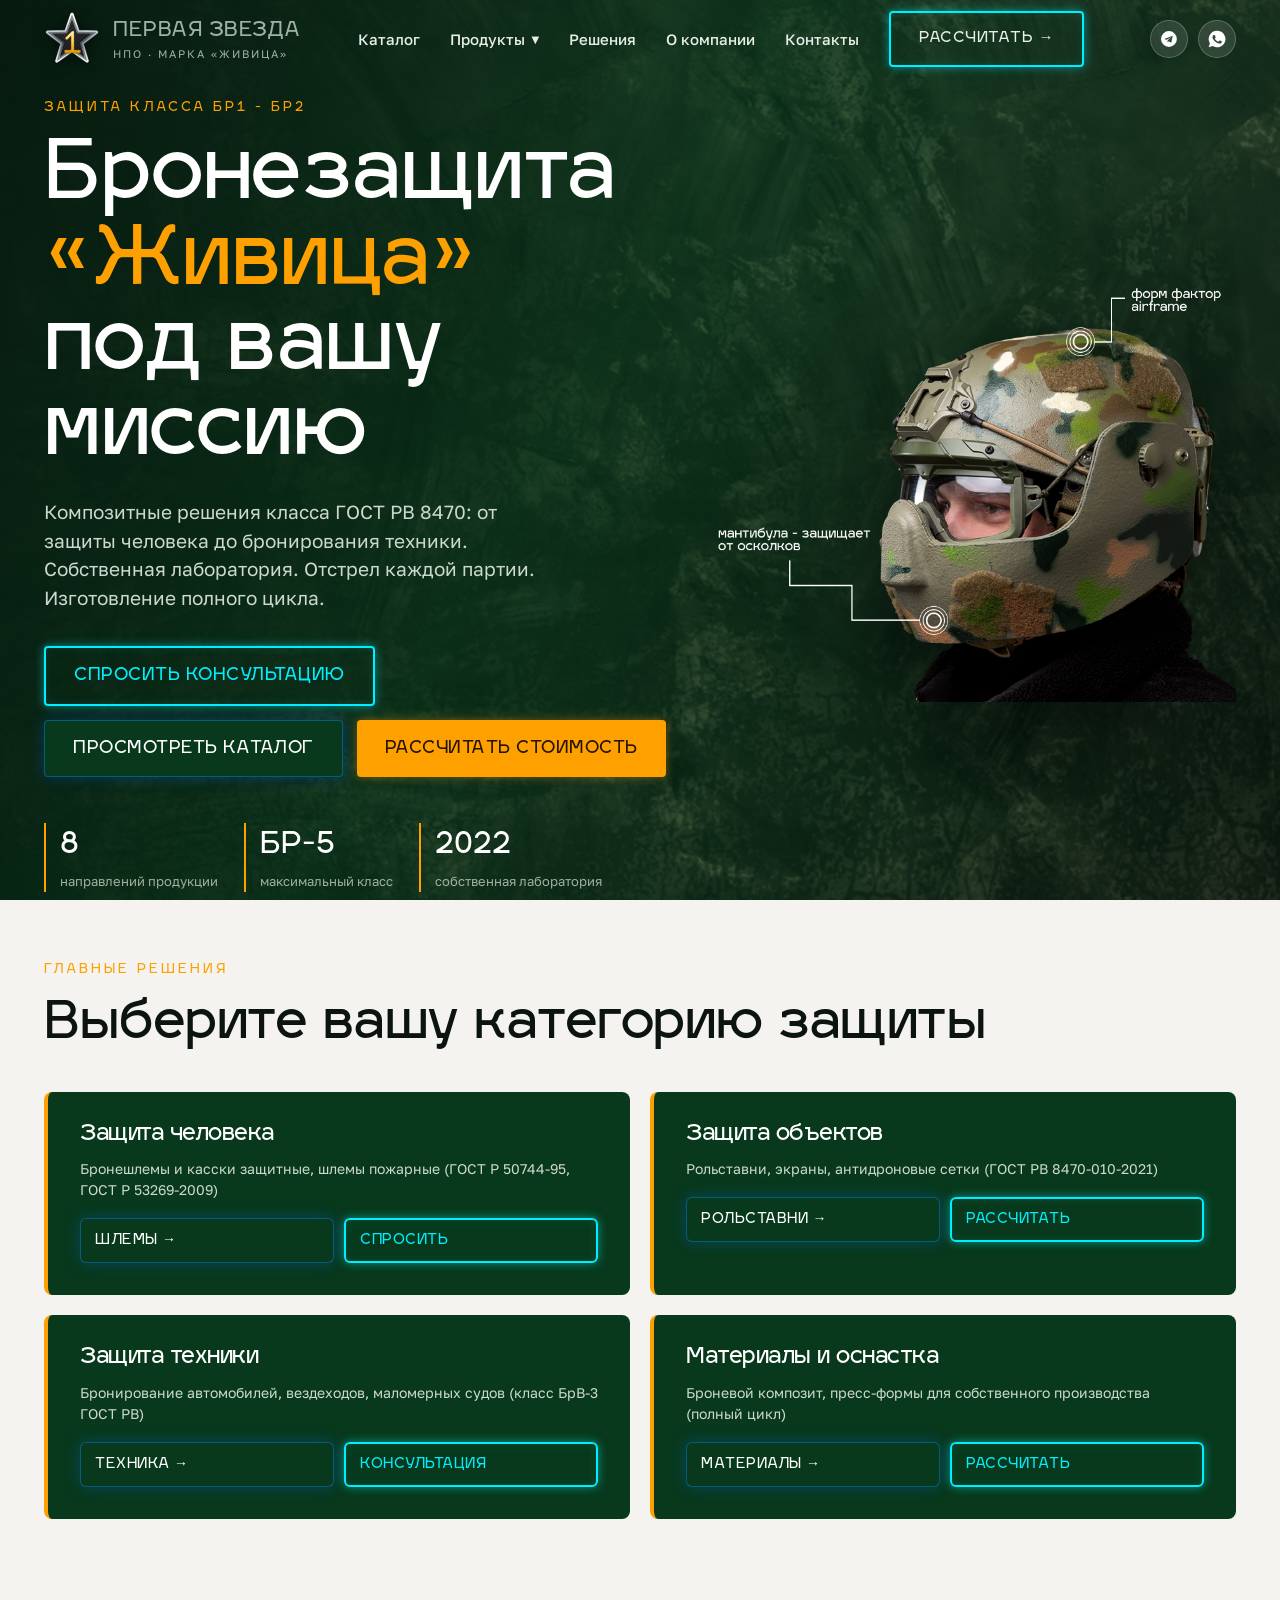
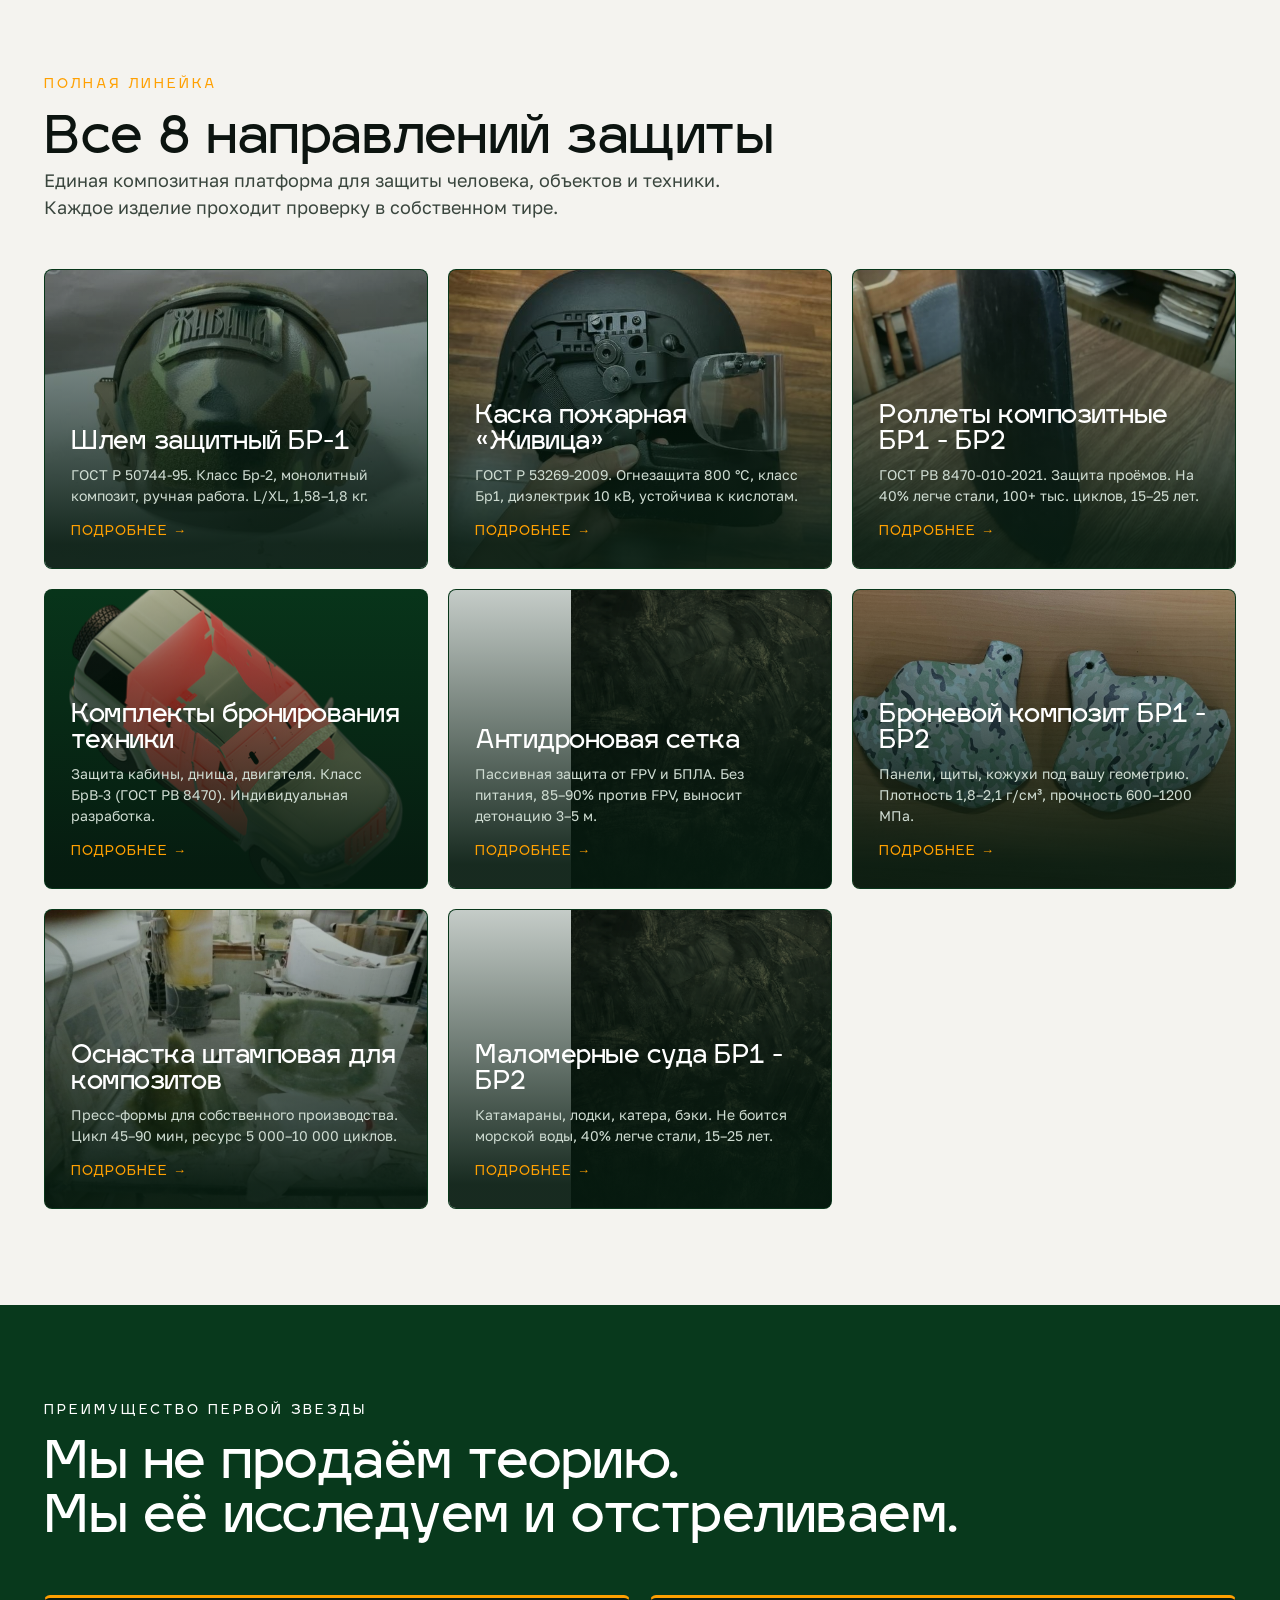
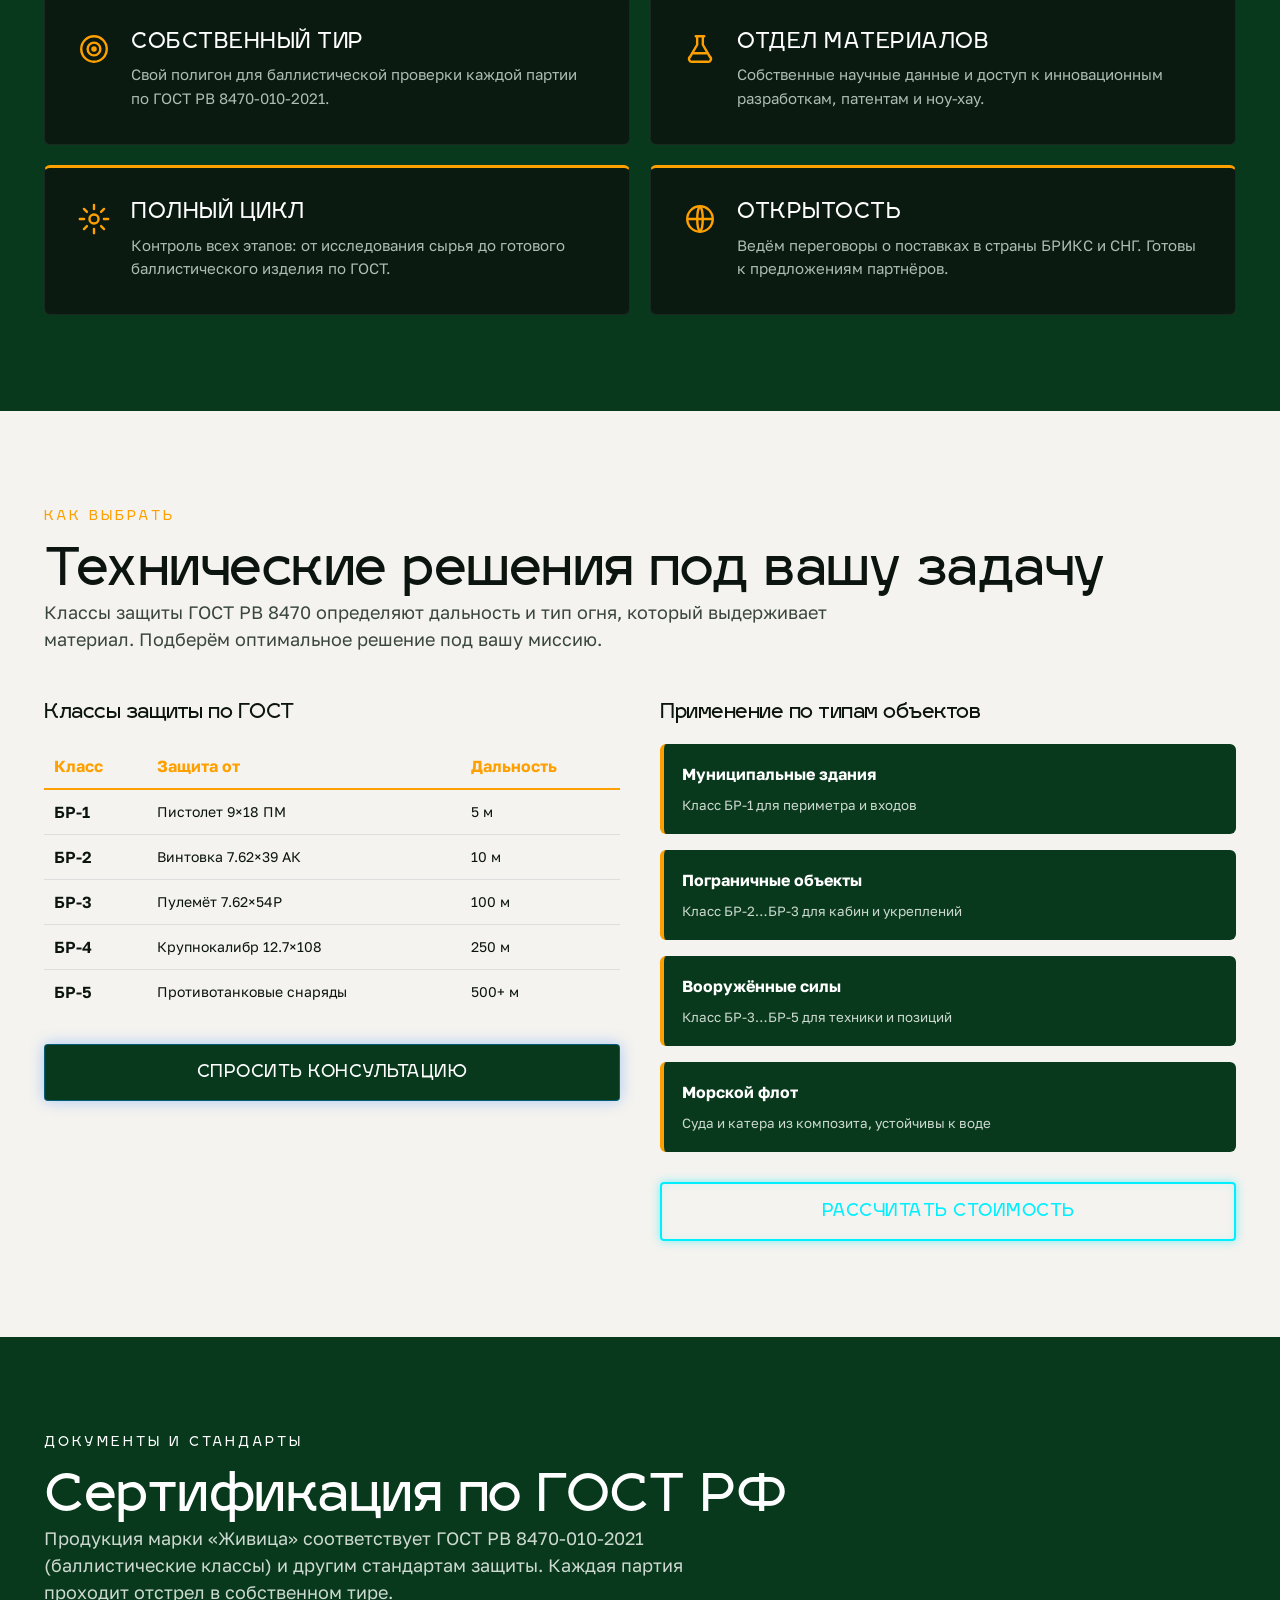
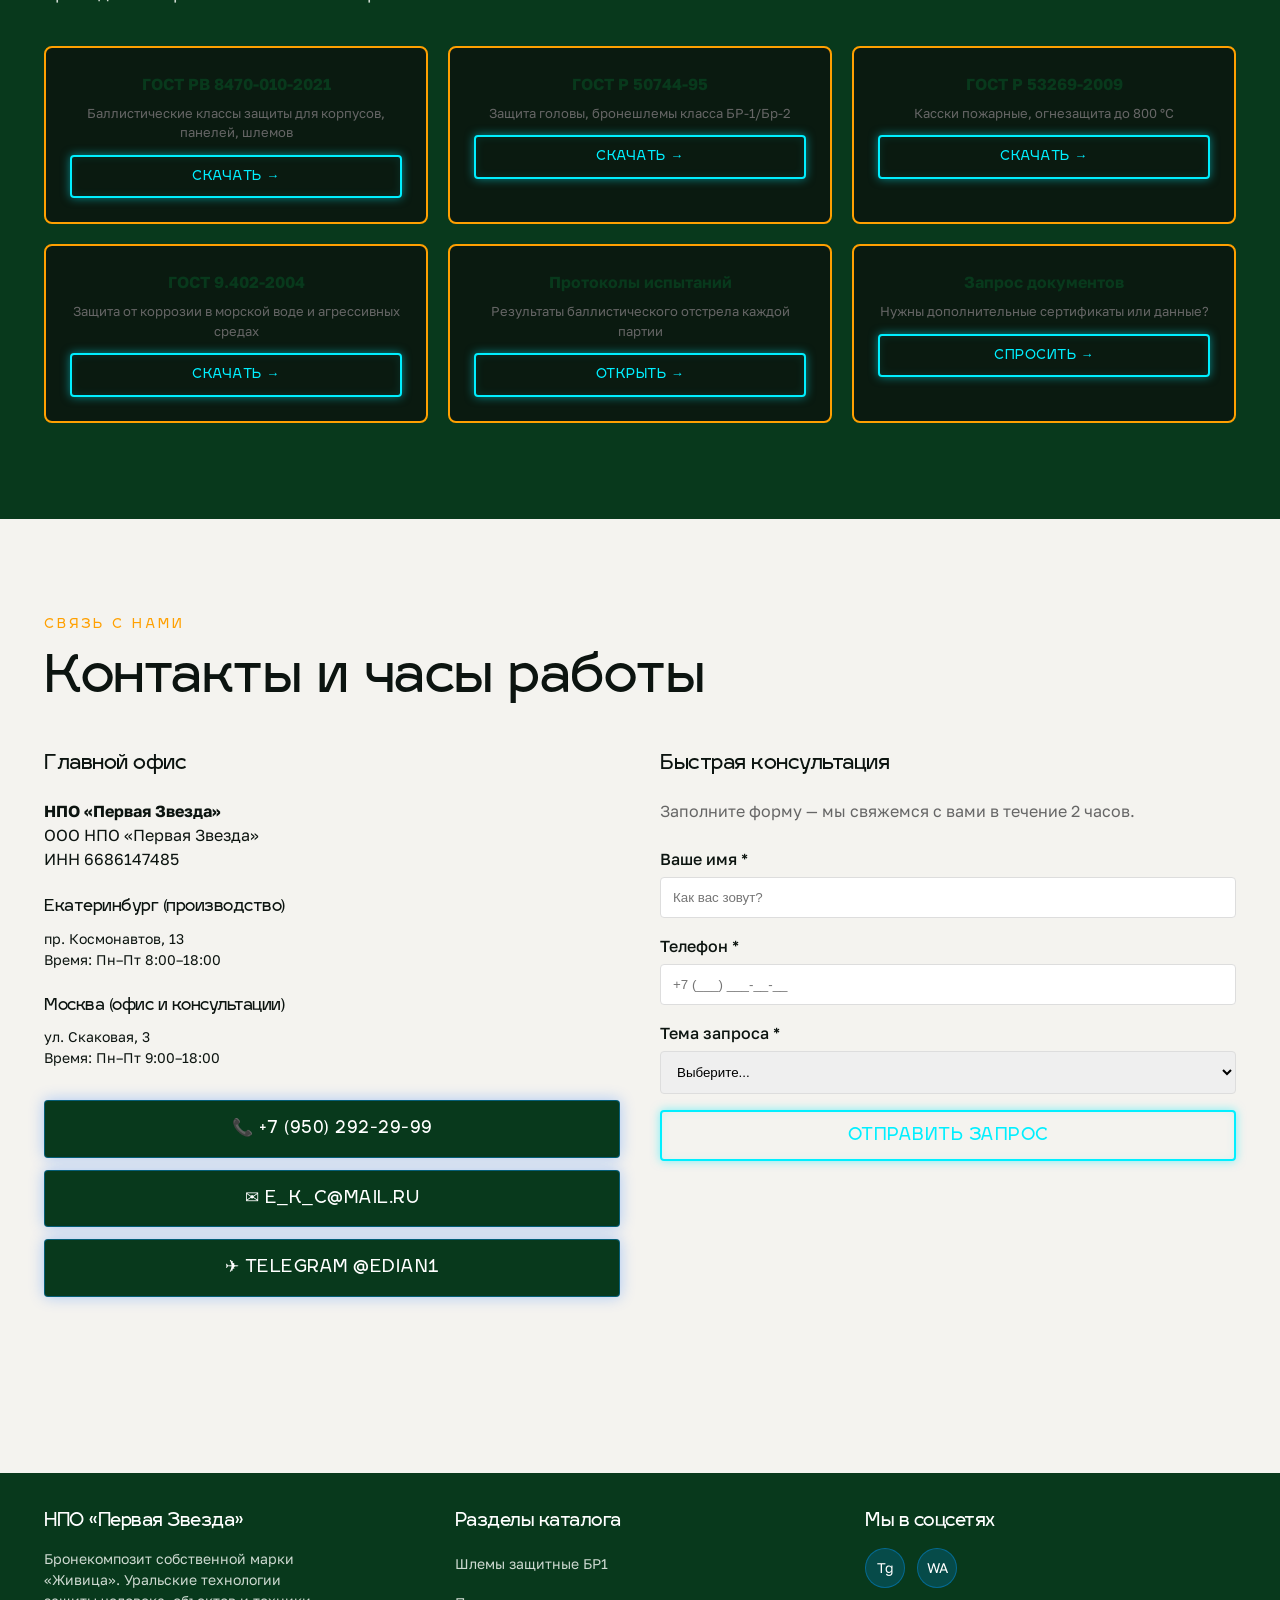
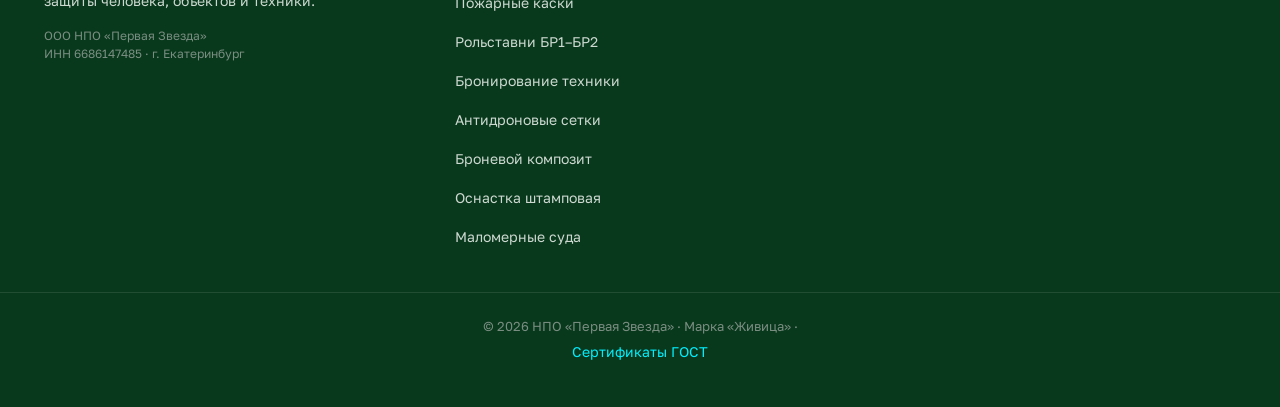
==== commit 1b263348: "Improve site: dropdown catalog in header, full catalog in footer, replace БР-1…БР-5 with БР1 - БР2 C" ====
--- a/index.html
+++ b/index.html
@@ -3,8 +3,8 @@
 <head>
 <meta charset="utf-8">
 <meta name="viewport" content="width=device-width, initial-scale=1">
-<title>НПО «Первая Звезда» — бронекомпозит «Живица» ГОСТ БР-1…БР-5</title>
-<meta name="description" content="Научно-производственное объединение «Первая Звезда». Бронекомпозит собственной марки «Живица»: защита для человека, объектов и техники. Классы БР-1…БР-5 по ГОСТ. Собственный тир, полный цикл производства.">
+<title>НПО «Первая Звезда» — бронекомпозит «Живица» ГОСТ БР1 - БР2</title>
+<meta name="description" content="Научно-производственное объединение «Первая Звезда». Бронекомпозит собственной марки «Живица»: защита для человека, объектов и техники. Классы БР1 - БР2 по ГОСТ. Собственный тир, полный цикл производства.">
 <link rel="shortcut icon" href="img/ab_shlem.png">
 <link rel="stylesheet" href="css/site.css">
 <style>
@@ -61,7 +61,7 @@
         <div class="submenu">
           <a href="broneshlem.html">Шлемы защитные БР-1</a>
           <a href="fire-helmet.html">Каски пожарные</a>
-          <a href="rolstavni.html">Роллеты БР-1…БР-5</a>
+          <a href="rolstavni.html">Роллеты БР1 - БР2</a>
           <a href="armored-vehicles.html">Бронирование техники</a>
           <a href="drone-net.html">Антидроновые сетки</a>
           <a href="composite.html">Броневой композит</a>
@@ -86,7 +86,7 @@
 <section class="hero" id="top">
   <div class="wrap hero-grid">
     <div>
-      <div class="eyebrow">Защита класса БР-1…БР-5</div>
+      <div class="eyebrow">Защита класса БР1 - БР2</div>
       <h1>Бронезащита <em>«Живица»</em><br>под вашу миссию</h1>
       <p>Композитные решения класса ГОСТ РВ 8470: от защиты человека до бронирования техники. Собственная лаборатория. Отстрел каждой партии. Изготовление полного цикла.</p>
       <div class="hero-cta">
@@ -175,7 +175,7 @@
 
       <a class="card" href="rolstavni.html">
         <div class="bg" style="background-image:url('img/p_rolstavni_1.jpg')"></div><div class="ov"></div>
-        <h3>Роллеты композитные БР-1…БР-5</h3>
+        <h3>Роллеты композитные БР1 - БР2</h3>
         <p>ГОСТ РВ 8470-010-2021. Защита проёмов. На 40% легче стали, 100+ тыс. циклов, 15–25 лет.</p>
         <span class="more">Подробнее →</span>
       </a>
@@ -196,7 +196,7 @@
 
       <a class="card" href="composite.html">
         <div class="bg" style="background-image:url('img/p_kompozit_1.jpg')"></div><div class="ov"></div>
-        <h3>Броневой композит БР-1…БР-5</h3>
+        <h3>Броневой композит БР1 - БР2</h3>
         <p>Панели, щиты, кожухи под вашу геометрию. Плотность 1,8–2,1 г/см³, прочность 600–1200 МПа.</p>
         <span class="more">Подробнее →</span>
       </a>
@@ -210,7 +210,7 @@
 
       <a class="card" href="vessels.html">
         <div class="bg" style="background-image:url('img/main_fon2.png')"></div><div class="ov"></div>
-        <h3>Маломерные суда БР-1…БР-5</h3>
+        <h3>Маломерные суда БР1 - БР2</h3>
         <p>Катамараны, лодки, катера, бэки. Не боится морской воды, 40% легче стали, 15–25 лет.</p>
         <span class="more">Подробнее →</span>
       </a>
@@ -443,12 +443,16 @@
       <p style="font-size:12px;color:#7a8d81;margin-top:16px">ООО НПО «Первая Звезда»<br>ИНН 6686147485 · г. Екатеринбург</p>
     </div>
     <div>
-      <h4 style="margin-bottom:16px">Быстрые ссылки</h4>
-      <ul style="list-style:none;display:grid;gap:8px">
-        <li><a href="#products" style="color:#cdd9d0;font-size:14px;transition:.15s" onmouseover="this.style.color='var(--amber)'" onmouseout="this.style.color='#cdd9d0'">Каталог продукции</a></li>
-        <li><a href="#solutions" style="color:#cdd9d0;font-size:14px;transition:.15s" onmouseover="this.style.color='var(--amber)'" onmouseout="this.style.color='#cdd9d0'">Технические решения</a></li>
-        <li><a href="#certs" style="color:#cdd9d0;font-size:14px;transition:.15s" onmouseover="this.style.color='var(--amber)'" onmouseout="this.style.color='#cdd9d0'">Сертификаты ГОСТ</a></li>
-        <li><a href="#contacts" style="color:#cdd9d0;font-size:14px;transition:.15s" onmouseover="this.style.color='var(--amber)'" onmouseout="this.style.color='#cdd9d0'">Контакты</a></li>
+      <h4 style="margin-bottom:16px">Разделы каталога</h4>
+      <ul style="list-style:none;display:grid;gap:8px;font-size:13px">
+        <li><a href="broneshlem.html" style="color:#cdd9d0;transition:.15s" onmouseover="this.style.color='var(--amber)'" onmouseout="this.style.color='#cdd9d0'">Шлемы защитные БР1</a></li>
+        <li><a href="fire-helmet.html" style="color:#cdd9d0;transition:.15s" onmouseover="this.style.color='var(--amber)'" onmouseout="this.style.color='#cdd9d0'">Пожарные каски</a></li>
+        <li><a href="rolstavni.html" style="color:#cdd9d0;transition:.15s" onmouseover="this.style.color='var(--amber)'" onmouseout="this.style.color='#cdd9d0'">Рольставни БР1–БР2</a></li>
+        <li><a href="armored-vehicles.html" style="color:#cdd9d0;transition:.15s" onmouseover="this.style.color='var(--amber)'" onmouseout="this.style.color='#cdd9d0'">Бронирование техники</a></li>
+        <li><a href="drone-net.html" style="color:#cdd9d0;transition:.15s" onmouseover="this.style.color='var(--amber)'" onmouseout="this.style.color='#cdd9d0'">Антидроновые сетки</a></li>
+        <li><a href="composite.html" style="color:#cdd9d0;transition:.15s" onmouseover="this.style.color='var(--amber)'" onmouseout="this.style.color='#cdd9d0'">Броневой композит</a></li>
+        <li><a href="pressforms.html" style="color:#cdd9d0;transition:.15s" onmouseover="this.style.color='var(--amber)'" onmouseout="this.style.color='#cdd9d0'">Оснастка штамповая</a></li>
+        <li><a href="vessels.html" style="color:#cdd9d0;transition:.15s" onmouseover="this.style.color='var(--amber)'" onmouseout="this.style.color='#cdd9d0'">Маломерные суда</a></li>
       </ul>
     </div>
     <div>
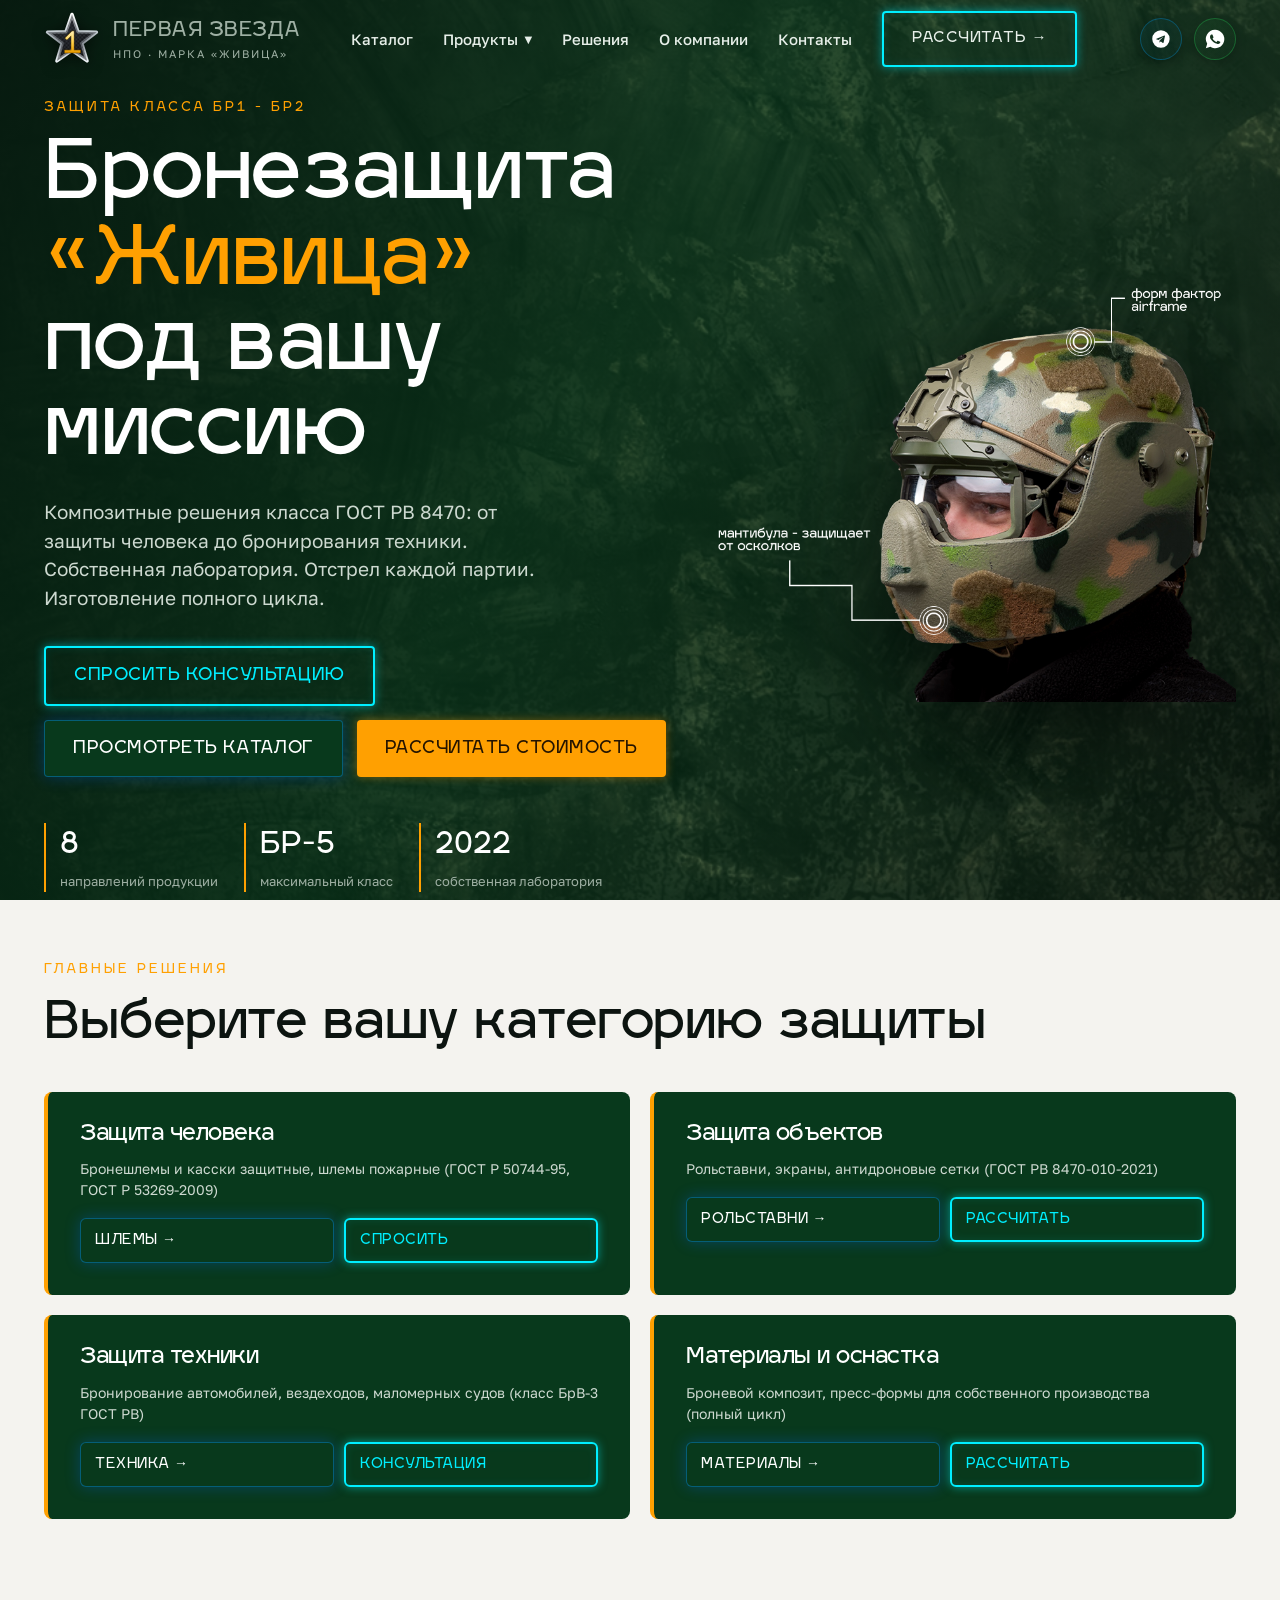
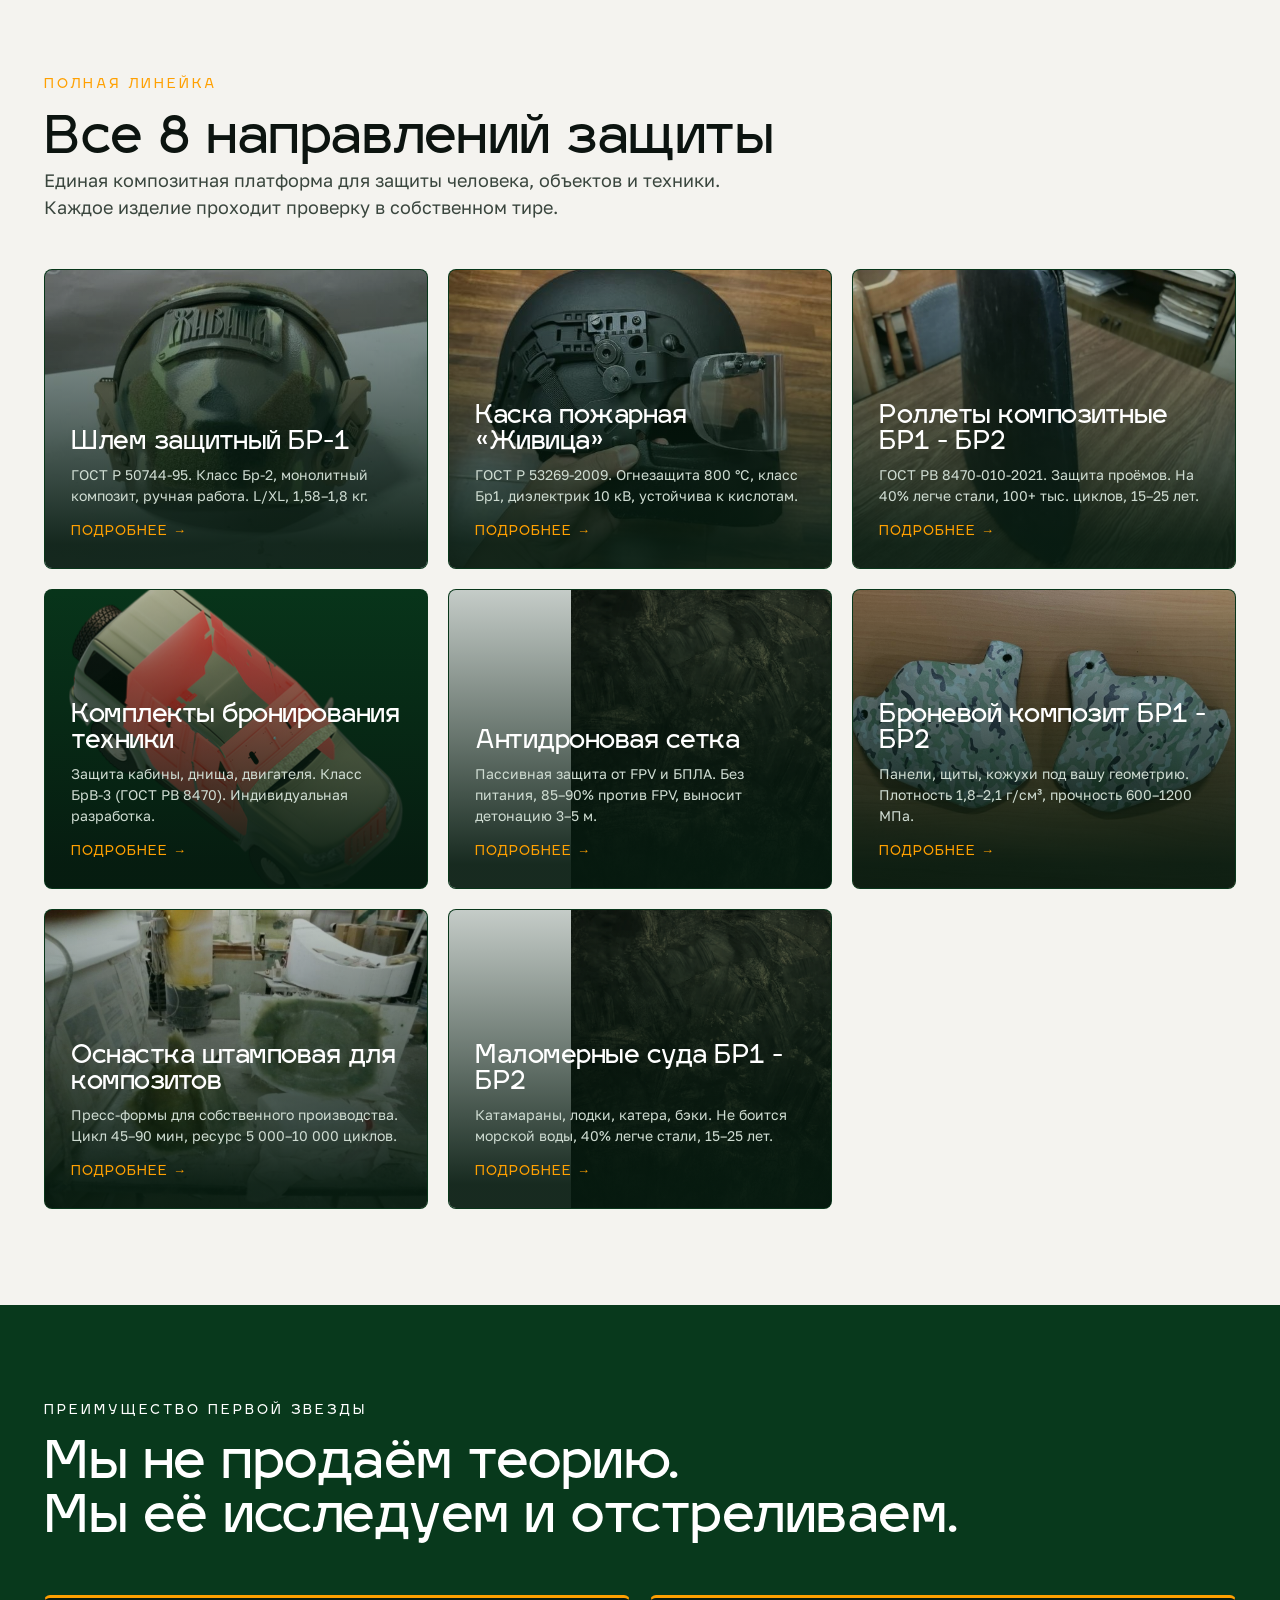
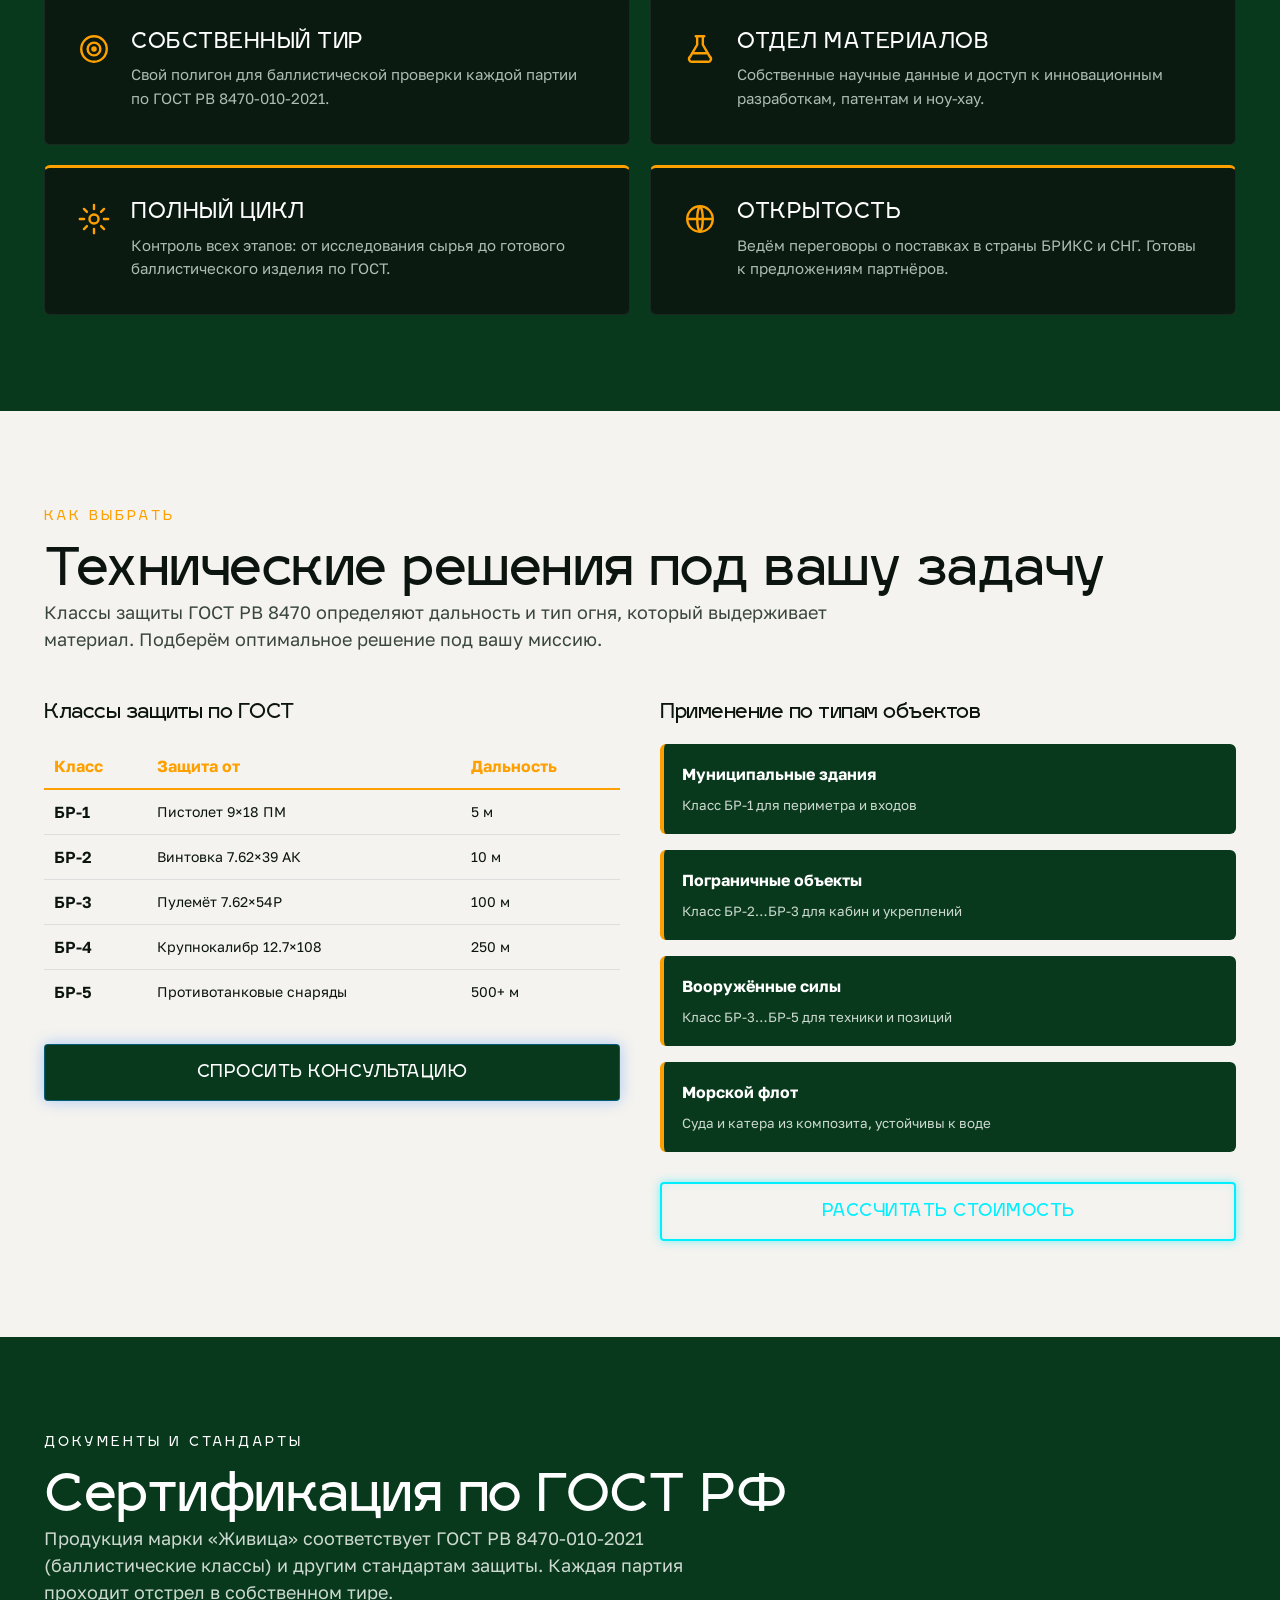
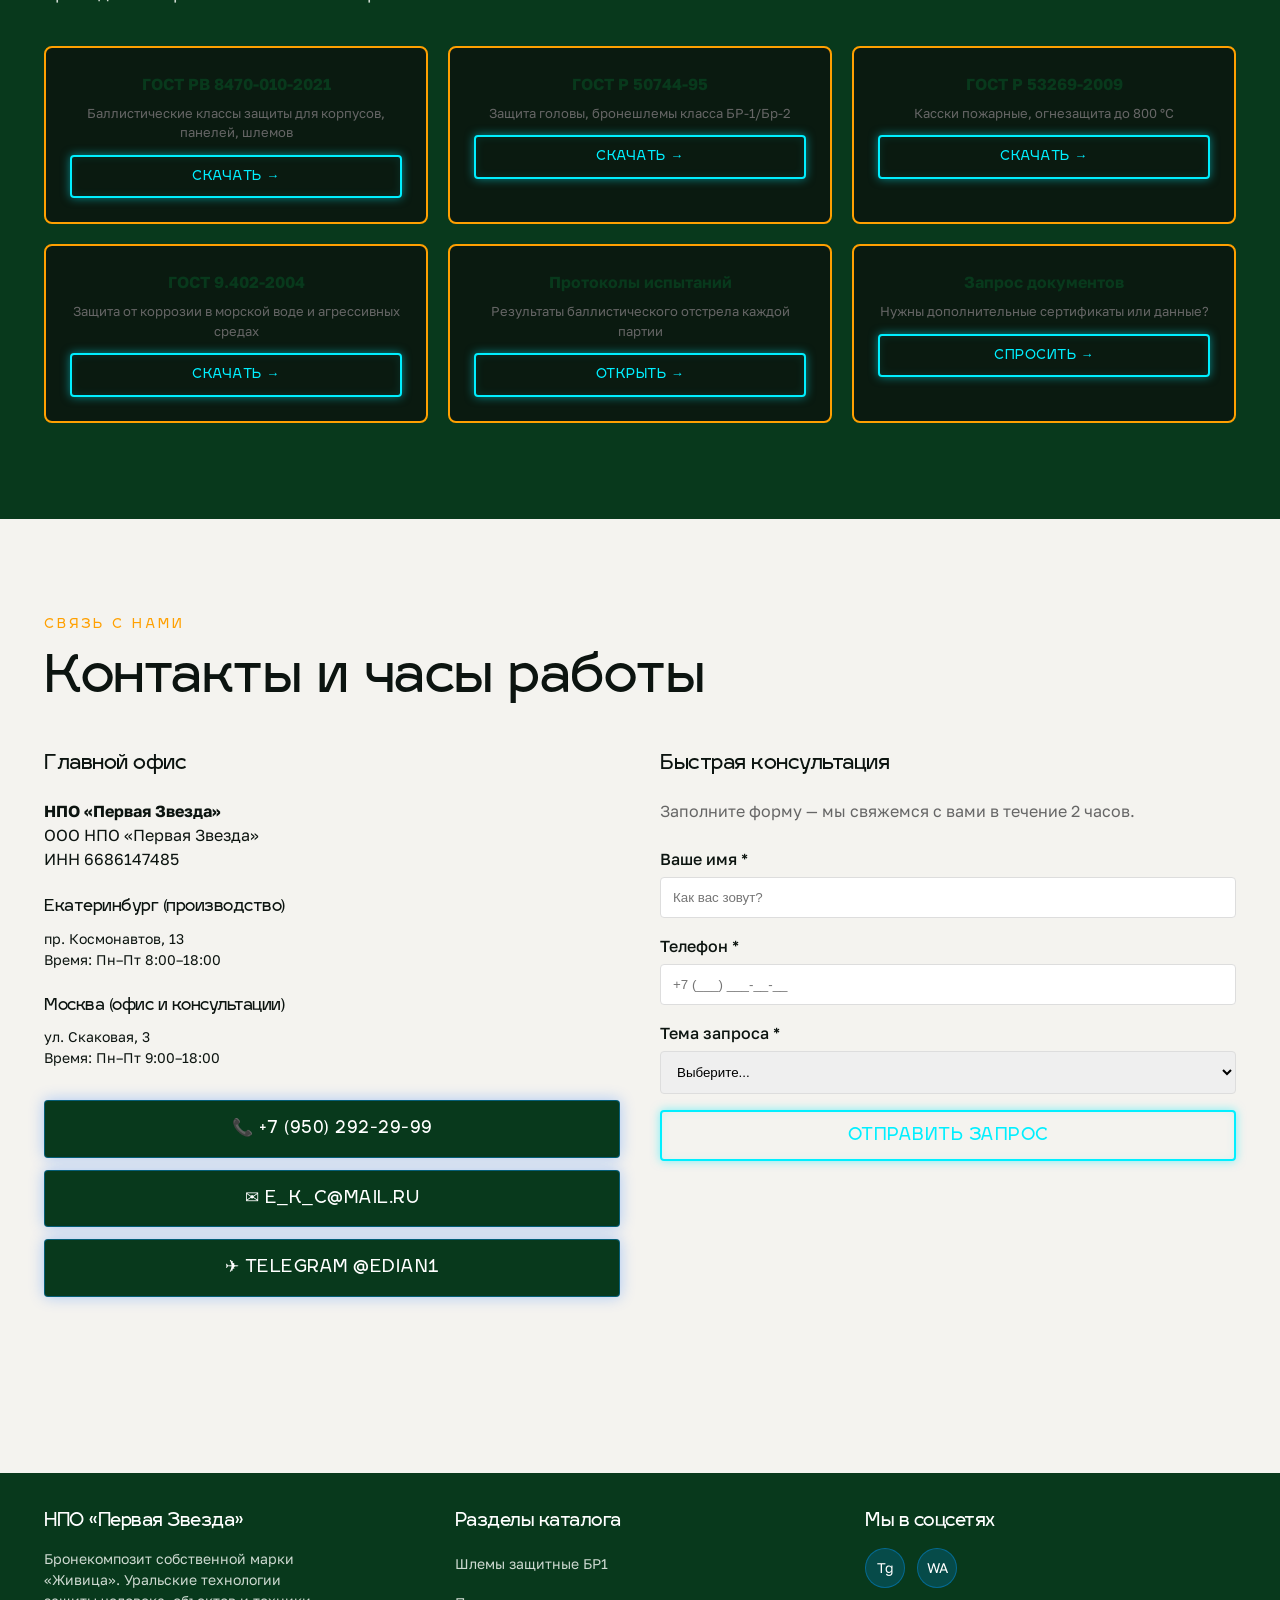
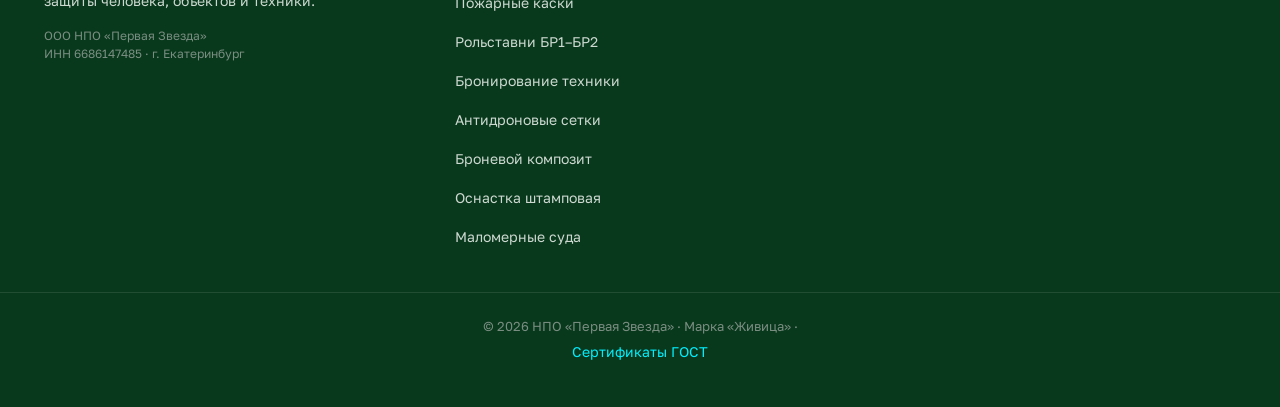
==== commit f3566c7f: "Add contact info to all form modals Added direct contact section (phone, email, Telegram, WhatsApp) " ====
--- a/index.html
+++ b/index.html
@@ -507,6 +507,21 @@
       </label>
       <button type="submit" class="form-submit">Отправить запрос</button>
     </form>
+    <div style="margin-top:28px;padding-top:24px;border-top:1px solid #ddd;text-align:center">
+      <p style="font-size:12px;color:#999;margin-bottom:12px">Или свяжитесь напрямую:</p>
+      <div style="display:flex;gap:16px;align-items:center;justify-content:center;flex-wrap:wrap;margin-bottom:12px">
+        <a href="tel:+79502922999" style="color:var(--green);font-weight:600;text-decoration:none;font-size:14px">+7 (950) 292-29-99</a>
+        <a href="mailto:antiteplovizor@mail.ru" style="color:var(--green);font-weight:600;text-decoration:none;font-size:14px">antiteplovizor@mail.ru</a>
+      </div>
+      <div style="display:flex;gap:10px;justify-content:center">
+        <a href="https://t.me/Edian1" target="_blank" style="width:40px;height:40px;border-radius:50%;background:#0088cc;display:flex;align-items:center;justify-content:center;color:#fff;transition:.2s">
+          <svg viewBox="0 0 24 24" style="width:22px;height:22px"><path fill="currentColor" d="M11.94 2.5a9.5 9.5 0 1 0 0 19 9.5 9.5 0 0 0 0-19Zm4.36 6.53-1.46 6.88c-.11.49-.4.61-.81.38l-2.24-1.65-1.08 1.04c-.12.12-.22.22-.45.22l.16-2.28 4.15-3.75c.18-.16-.04-.25-.28-.09l-5.13 3.23-2.21-.69c-.48-.15-.49-.48.1-.71l8.64-3.33c.4-.15.75.09.62.7Z"/></svg>
+        </a>
+        <a href="https://wa.me/79502922999" target="_blank" style="width:40px;height:40px;border-radius:50%;background:#22b14c;display:flex;align-items:center;justify-content:center;color:#fff;transition:.2s">
+          <svg viewBox="0 0 24 24" style="width:22px;height:22px"><path fill="currentColor" d="M12 2a10 10 0 0 0-8.5 15.2L2 22l4.9-1.5A10 10 0 1 0 12 2Zm5.6 14.1c-.24.66-1.4 1.27-1.92 1.3-.49.04-.97.2-3.3-.7-2.78-1.1-4.55-3.9-4.69-4.08-.13-.18-1.12-1.49-1.12-2.84s.71-2.01.96-2.29c.25-.27.55-.34.73-.34.18 0 .37 0 .53.01.17.01.4-.06.62.48.24.58.82 2.02.9 2.17.07.15.12.32.02.5-.1.18-.15.3-.3.46-.15.17-.31.38-.44.5-.14.14-.29.28-.13.55.17.27.74 1.2 1.58 1.95 1.08.96 1.99 1.26 2.27 1.4.27.13.43.11.59-.07.16-.18.68-.79.86-1.06.18-.27.36-.22.6-.13.25.09 1.58.74 1.85.88.27.13.45.2.52.31.07.12.07.66-.17 1.32Z"/></svg>
+        </a>
+      </div>
+    </div>
   </div>
 </div>
 
@@ -558,6 +573,21 @@
       </label>
       <button type="submit" class="form-submit">Запросить расчёт</button>
     </form>
+    <div style="margin-top:28px;padding-top:24px;border-top:1px solid #ddd;text-align:center">
+      <p style="font-size:12px;color:#999;margin-bottom:12px">Или свяжитесь напрямую:</p>
+      <div style="display:flex;gap:16px;align-items:center;justify-content:center;flex-wrap:wrap;margin-bottom:12px">
+        <a href="tel:+79502922999" style="color:var(--green);font-weight:600;text-decoration:none;font-size:14px">+7 (950) 292-29-99</a>
+        <a href="mailto:antiteplovizor@mail.ru" style="color:var(--green);font-weight:600;text-decoration:none;font-size:14px">antiteplovizor@mail.ru</a>
+      </div>
+      <div style="display:flex;gap:10px;justify-content:center">
+        <a href="https://t.me/Edian1" target="_blank" style="width:40px;height:40px;border-radius:50%;background:#0088cc;display:flex;align-items:center;justify-content:center;color:#fff;transition:.2s">
+          <svg viewBox="0 0 24 24" style="width:22px;height:22px"><path fill="currentColor" d="M11.94 2.5a9.5 9.5 0 1 0 0 19 9.5 9.5 0 0 0 0-19Zm4.36 6.53-1.46 6.88c-.11.49-.4.61-.81.38l-2.24-1.65-1.08 1.04c-.12.12-.22.22-.45.22l.16-2.28 4.15-3.75c.18-.16-.04-.25-.28-.09l-5.13 3.23-2.21-.69c-.48-.15-.49-.48.1-.71l8.64-3.33c.4-.15.75.09.62.7Z"/></svg>
+        </a>
+        <a href="https://wa.me/79502922999" target="_blank" style="width:40px;height:40px;border-radius:50%;background:#22b14c;display:flex;align-items:center;justify-content:center;color:#fff;transition:.2s">
+          <svg viewBox="0 0 24 24" style="width:22px;height:22px"><path fill="currentColor" d="M12 2a10 10 0 0 0-8.5 15.2L2 22l4.9-1.5A10 10 0 1 0 12 2Zm5.6 14.1c-.24.66-1.4 1.27-1.92 1.3-.49.04-.97.2-3.3-.7-2.78-1.1-4.55-3.9-4.69-4.08-.13-.18-1.12-1.49-1.12-2.84s.71-2.01.96-2.29c.25-.27.55-.34.73-.34.18 0 .37 0 .53.01.17.01.4-.06.62.48.24.58.82 2.02.9 2.17.07.15.12.32.02.5-.1.18-.15.3-.3.46-.15.17-.31.38-.44.5-.14.14-.29.28-.13.55.17.27.74 1.2 1.58 1.95 1.08.96 1.99 1.26 2.27 1.4.27.13.43.11.59-.07.16-.18.68-.79.86-1.06.18-.27.36-.22.6-.13.25.09 1.58.74 1.85.88.27.13.45.2.52.31.07.12.07.66-.17 1.32Z"/></svg>
+        </a>
+      </div>
+    </div>
   </div>
 </div>
 
--- a/css/site.css
+++ b/css/site.css
@@ -59,10 +59,15 @@
 .burger{display:none;flex-direction:column;gap:5px;background:none;border:0;cursor:pointer;padding:8px}
 .burger span{width:26px;height:2px;background:#fff;display:block}
 /* соц-иконки (всегда видны) */
-.hsocial{display:flex;gap:10px;align-items:center;margin-left:8px}
-.hsocial a{width:38px;height:38px;border-radius:50%;background:rgba(255,255,255,.12);border:1px solid rgba(255,255,255,.22);display:flex;align-items:center;justify-content:center;transition:.18s;color:#fff}
-.hsocial a:hover{background:var(--amber);border-color:var(--amber);color:#241400}
-.hsocial svg{width:20px;height:20px;fill:currentColor;display:block}
+.hsocial{display:flex;gap:12px;align-items:center;margin-left:12px}
+.hsocial a{width:42px;height:42px;border-radius:50%;background:linear-gradient(135deg,rgba(255,255,255,.08),rgba(255,255,255,.02));border:1.5px solid rgba(255,255,255,.25);display:flex;align-items:center;justify-content:center;transition:.2s ease;color:#fff;box-shadow:0 4px 12px rgba(0,0,0,.2);position:relative;overflow:hidden}
+.hsocial a::before{content:'';position:absolute;inset:0;background:linear-gradient(45deg,transparent,rgba(255,255,255,.1),transparent);transform:translateX(-100%);animation:shimmer 3s infinite}
+@keyframes shimmer{100%{transform:translateX(100%)}}
+.hsocial a[href*="t.me"]{border-color:rgba(0,136,204,.4);background:linear-gradient(135deg,rgba(0,136,204,.08),rgba(0,136,204,.02))}
+.hsocial a[href*="t.me"]:hover{background:linear-gradient(135deg,#0088cc,#0066aa);border-color:#00EFFF;box-shadow:0 0 20px rgba(0,136,204,.6),0 4px 12px rgba(0,0,0,.3);transform:translateY(-2px)}
+.hsocial a[href*="wa.me"]{border-color:rgba(34,177,76,.4);background:linear-gradient(135deg,rgba(34,177,76,.08),rgba(34,177,76,.02))}
+.hsocial a[href*="wa.me"]:hover{background:linear-gradient(135deg,#22b14c,#1a8c3a);border-color:#00EFFF;box-shadow:0 0 20px rgba(34,177,76,.6),0 4px 12px rgba(0,0,0,.3);transform:translateY(-2px)}
+.hsocial svg{width:22px;height:22px;fill:currentColor;display:block;position:relative;z-index:1}
 
 /* ===== HERO (главная) ===== */
 .hero{position:relative;min-height:100vh;display:flex;align-items:center;color:#fff;
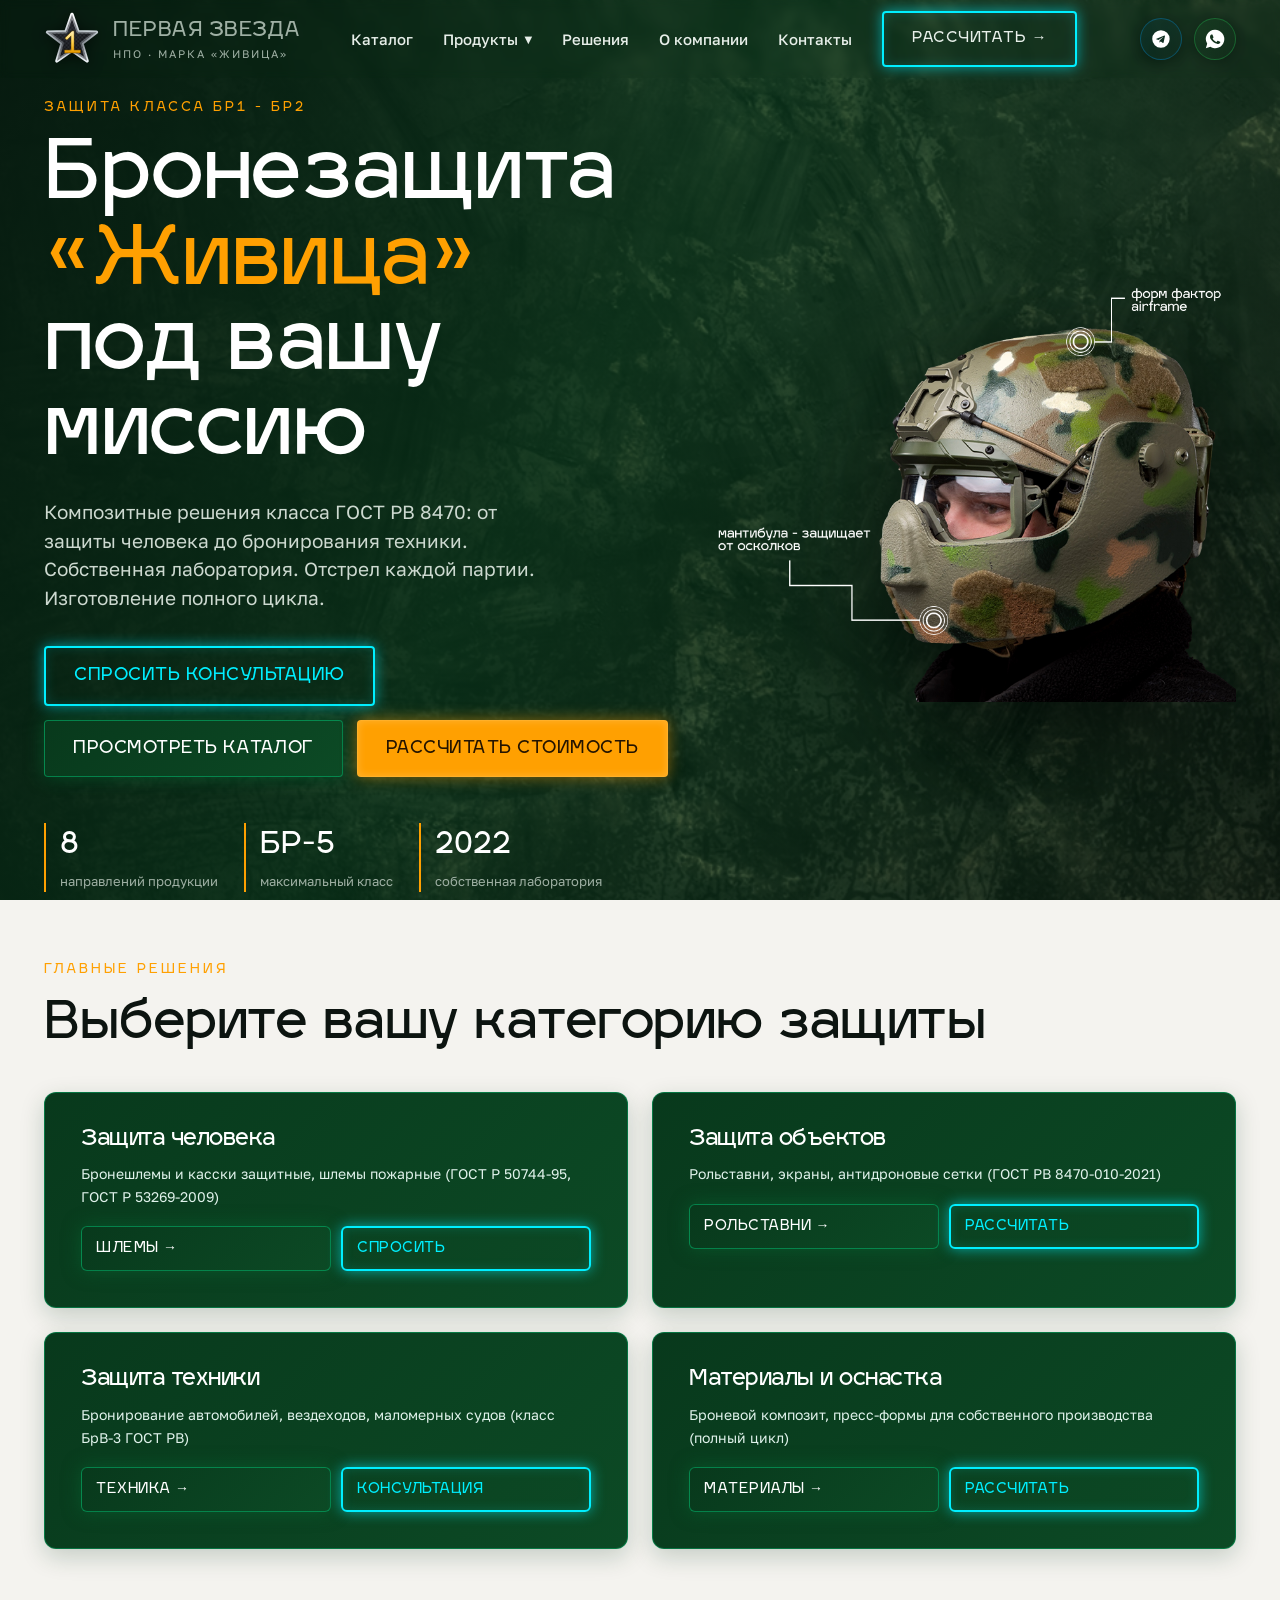
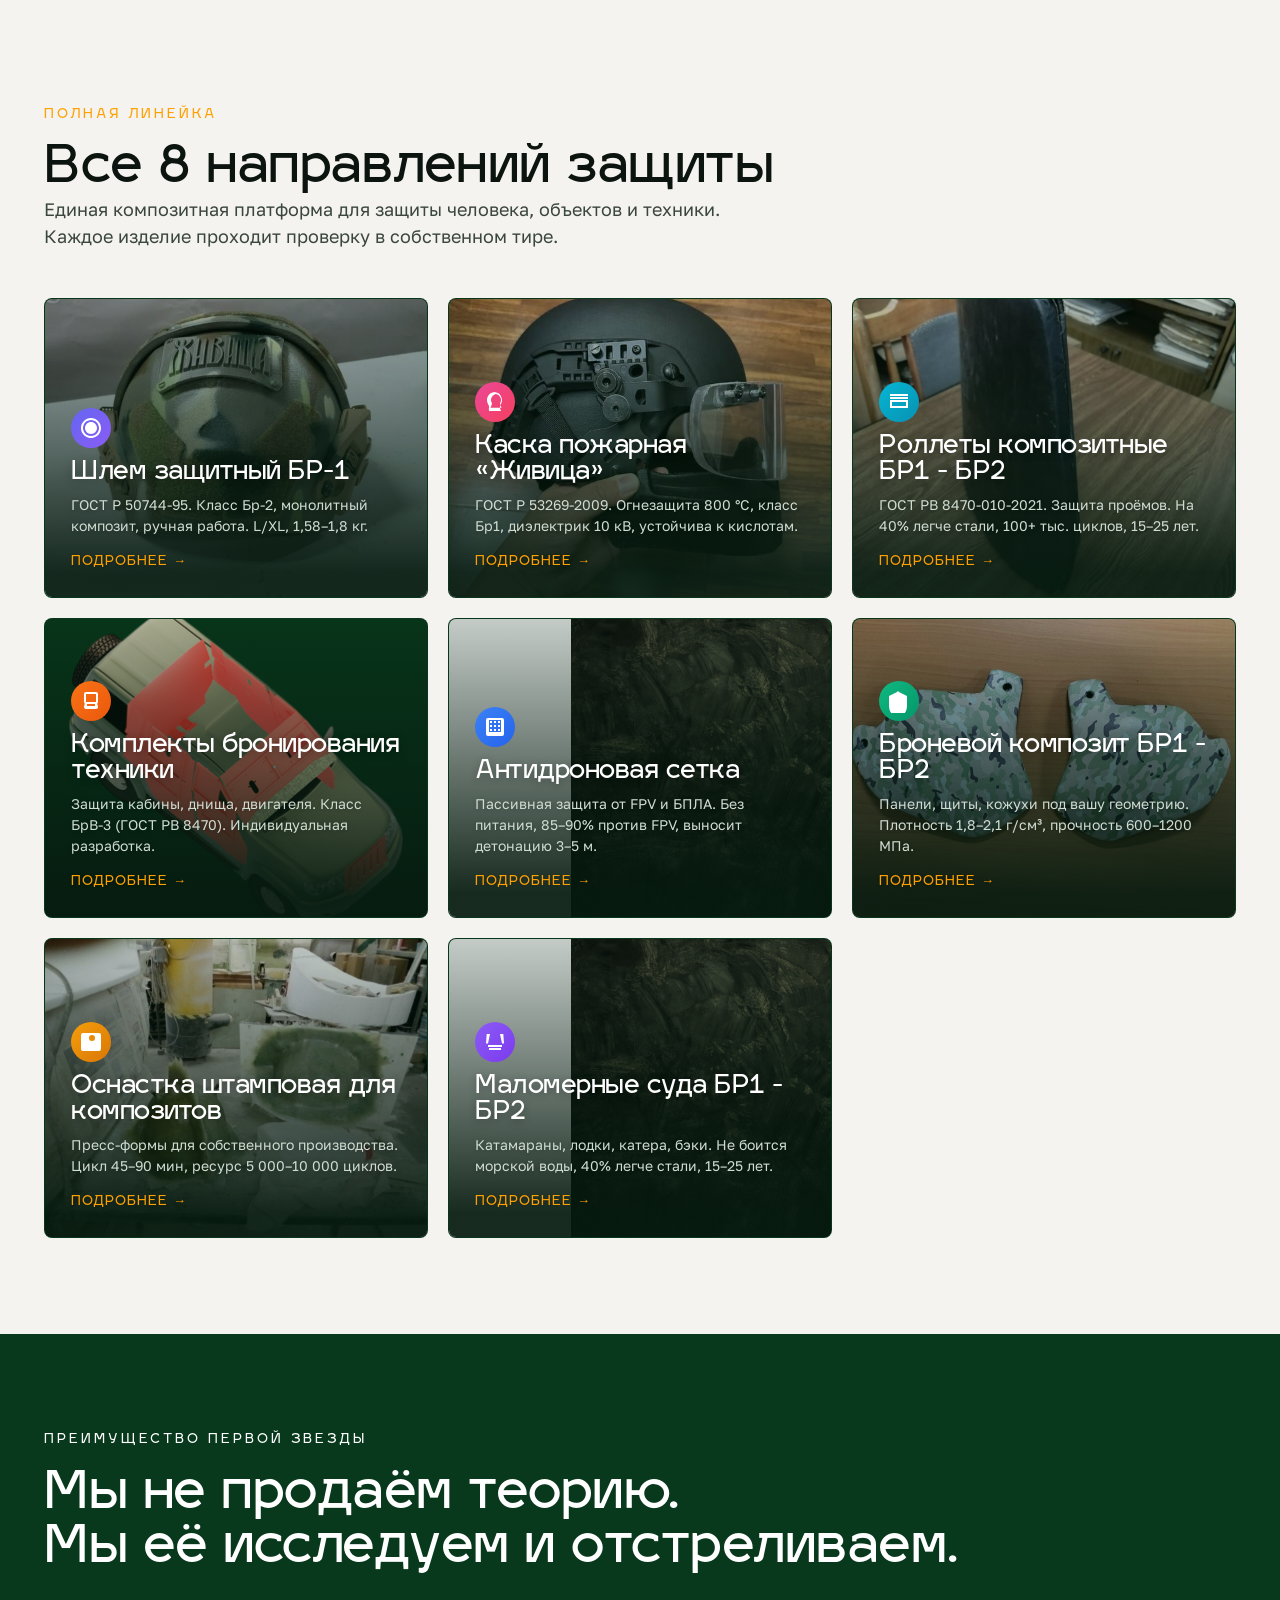
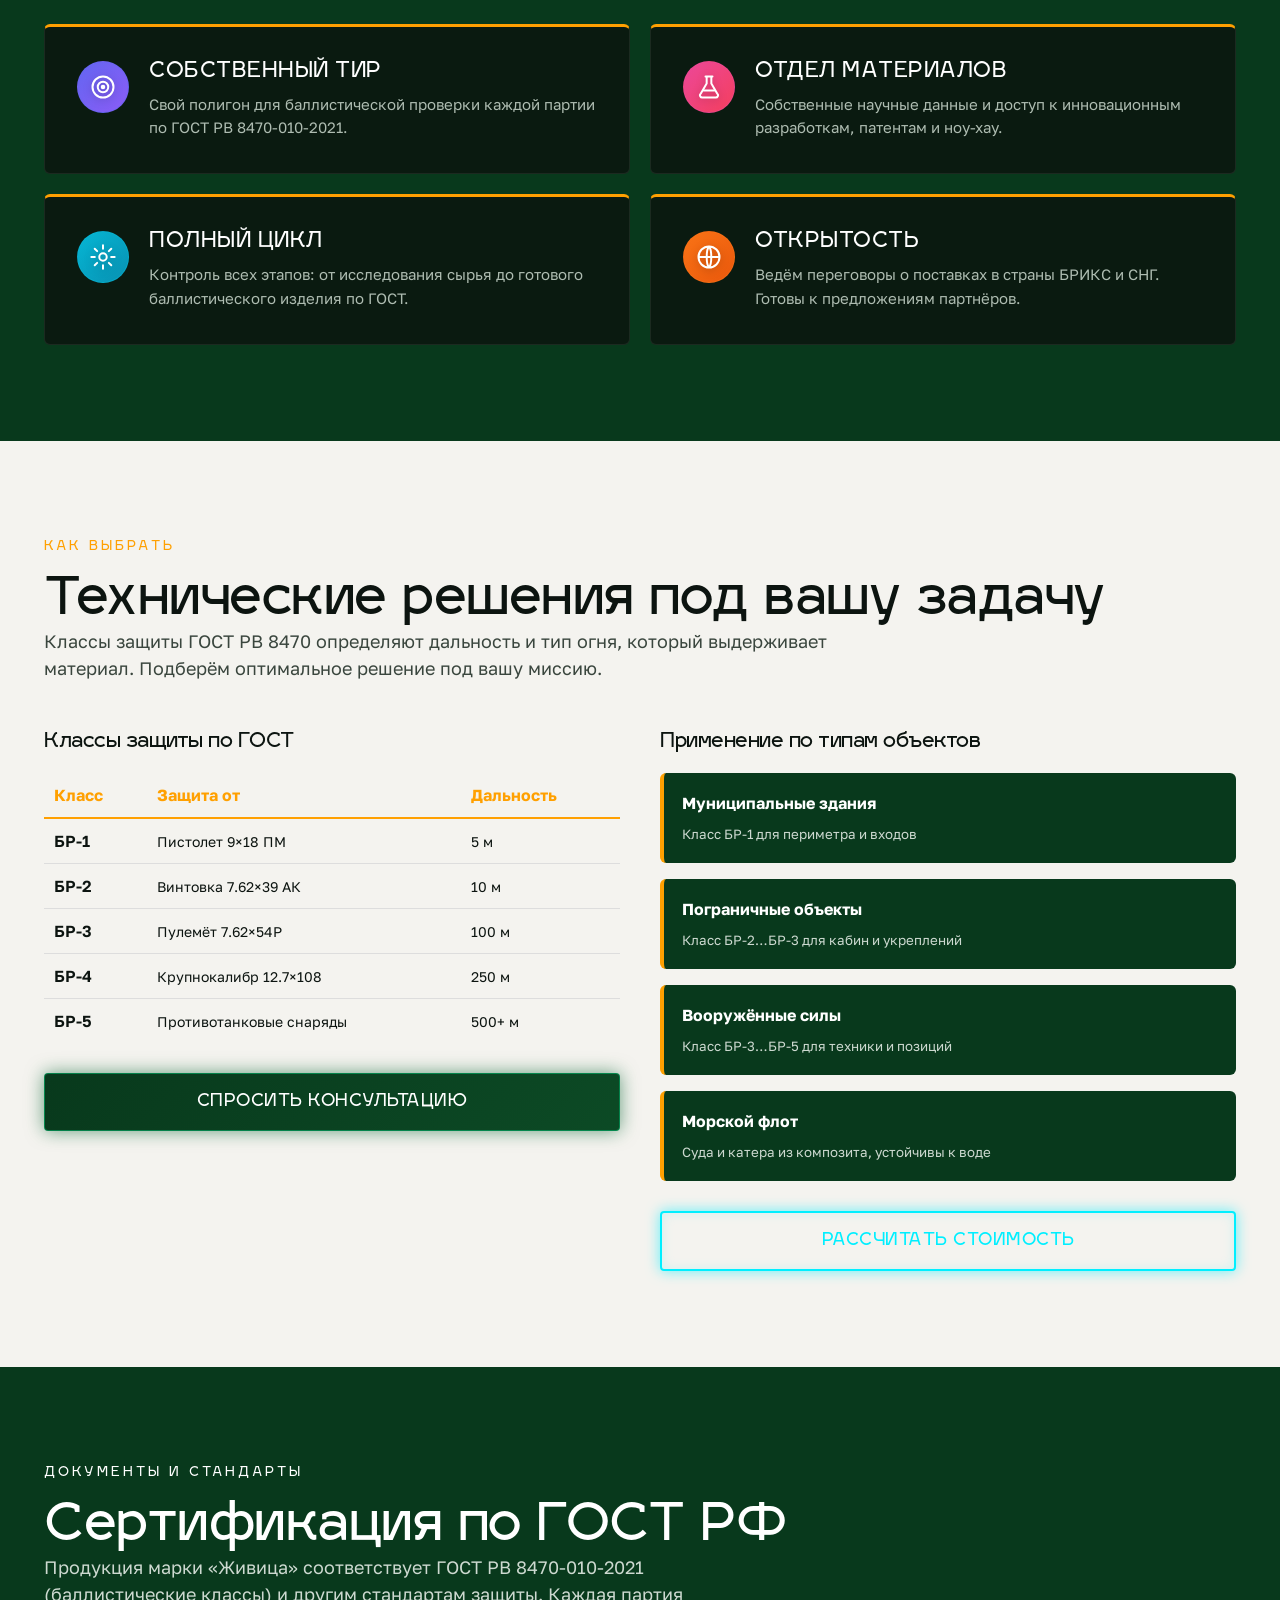
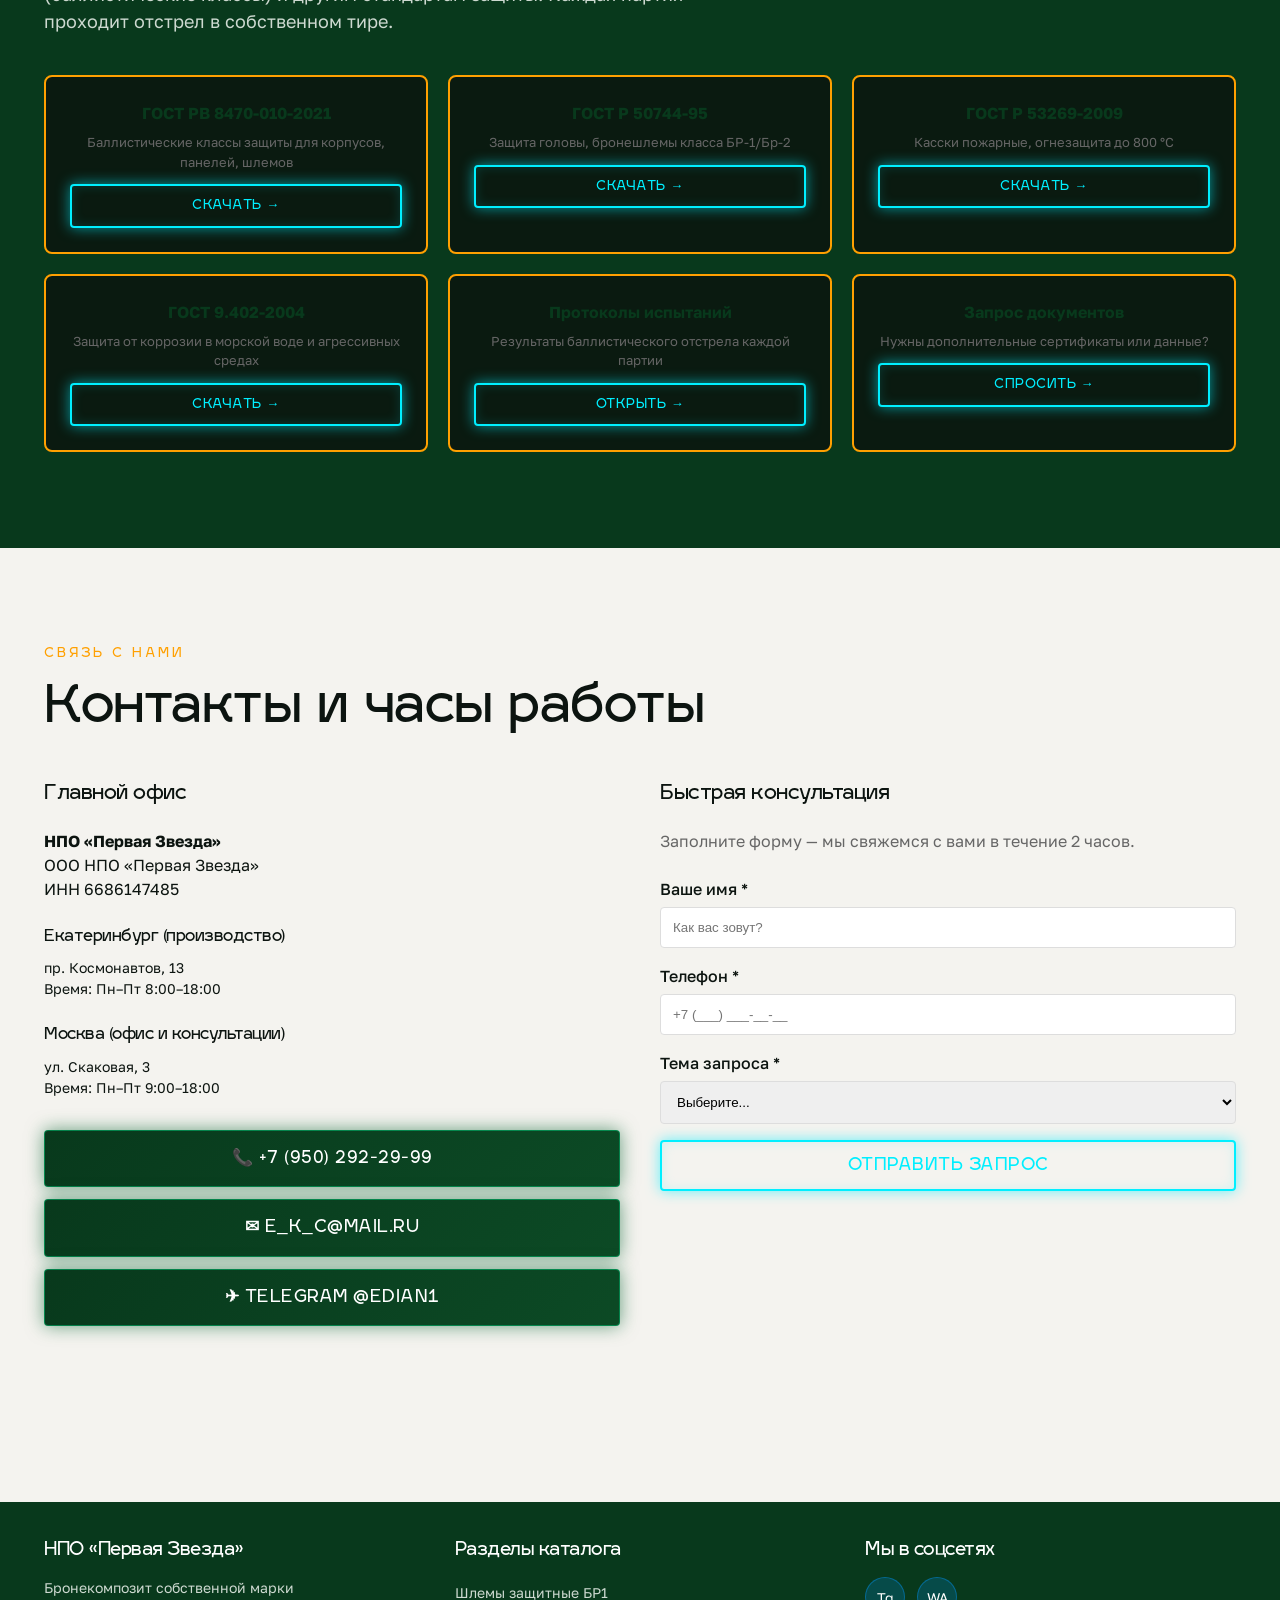
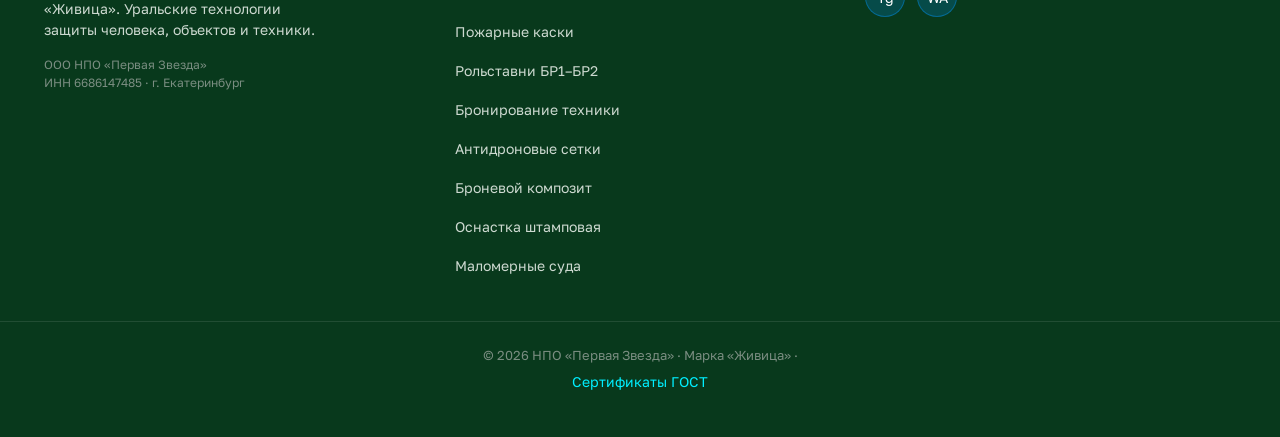
==== commit f2c562a1: "Comprehensive site audit and improvements Major enhancements: ✓ Colored icon system for all sections" ====
--- a/index.html
+++ b/index.html
@@ -5,6 +5,11 @@
 <meta name="viewport" content="width=device-width, initial-scale=1">
 <title>НПО «Первая Звезда» — бронекомпозит «Живица» ГОСТ БР1 - БР2</title>
 <meta name="description" content="Научно-производственное объединение «Первая Звезда». Бронекомпозит собственной марки «Живица»: защита для человека, объектов и техники. Классы БР1 - БР2 по ГОСТ. Собственный тир, полный цикл производства.">
+<meta property="og:title" content="НПО «Первая Звезда» — бронекомпозит «Живица»">
+<meta property="og:description" content="Композитные решения класса ГОСТ: шлемы, рольставни, антидроновые сетки, маломерные суда.">
+<meta property="og:image" content="img/p_shlem_hero.jpg">
+<meta property="og:type" content="website">
+<meta name="viewport" content="width=device-width, initial-scale=1, maximum-scale=5">
 <link rel="shortcut icon" href="img/ab_shlem.png">
 <link rel="stylesheet" href="css/site.css">
 <style>
@@ -12,11 +17,13 @@
 .quick-cta{display:grid;grid-template-columns:repeat(3,1fr);gap:16px;margin-top:32px}
 .quick-cta a{padding:18px 20px;border-radius:6px;text-align:center;transition:.2s;font-weight:600}
 .quick-cta a:hover{transform:translateY(-4px)}
-.cat-grid{display:grid;grid-template-columns:repeat(2,1fr);gap:20px;margin-top:40px}
-.cat-card{background:var(--green);color:#fff;padding:32px;border-radius:8px;border-left:4px solid var(--amber);transition:.2s}
-.cat-card:hover{background:var(--green-2);transform:translateY(-4px)}
-.cat-card h3{font-size:22px;margin-bottom:12px}
-.cat-card p{font-size:14px;color:#cdd9d0;margin-bottom:18px}
+.cat-grid{display:grid;grid-template-columns:repeat(2,1fr);gap:24px;margin-top:40px}
+.cat-card{background:linear-gradient(135deg,var(--green),var(--green-2));color:#fff;padding:36px;border-radius:12px;border:1.5px solid rgba(0,200,120,.4);transition:.3s;position:relative;overflow:hidden;box-shadow:0 8px 24px rgba(8,57,28,.2)}
+.cat-card::before{content:'';position:absolute;top:-50%;right:-50%;width:200px;height:200px;background:radial-gradient(circle,rgba(255,255,255,.05),transparent);border-radius:50%;animation:shimmer-move 8s infinite}
+@keyframes shimmer-move{0%{transform:translate(0,0)}50%{transform:translate(30px,30px)}100%{transform:translate(0,0)}}
+.cat-card:hover{transform:translateY(-6px);box-shadow:0 16px 40px rgba(8,57,28,.35);border-color:rgba(0,200,120,.7)}
+.cat-card h3{font-size:22px;margin-bottom:12px;position:relative;z-index:1}
+.cat-card p{font-size:14px;color:#e0f2eb;margin-bottom:18px;position:relative;z-index:1;line-height:1.6}
 .form-modal{display:none;position:fixed;inset:0;z-index:200;background:rgba(0,0,0,.75);align-items:center;justify-content:center;padding:20px}
 .form-modal.active{display:flex}
 .form-modal-content{background:var(--paper);border-radius:12px;padding:40px;max-width:500px;width:100%;position:relative;box-shadow:0 20px 60px rgba(0,0,0,.3)}
@@ -161,6 +168,7 @@
 
       <a class="card" href="broneshlem.html">
         <div class="bg" style="background-image:url('img/p_shlem_hero.jpg')"></div><div class="ov"></div>
+        <div class="card-icon" style="background:linear-gradient(135deg,#6366f1,#8b5cf6);width:40px;height:40px;border-radius:50%;display:flex;align-items:center;justify-content:center;margin-bottom:12px"><svg viewBox="0 0 24 24" style="width:24px;height:24px;fill:#fff"><path d="M12 2c5.5 0 10 4.5 10 10s-4.5 10-10 10S2 17.5 2 12 6.5 2 12 2m0 2c-4.4 0-8 3.6-8 8s3.6 8 8 8 8-3.6 8-8-3.6-8-8-8m0 2c3.3 0 6 2.7 6 6s-2.7 6-6 6-6-2.7-6-6 2.7-6 6-6z"/></svg></div>
         <h3>Шлем защитный БР-1</h3>
         <p>ГОСТ Р 50744-95. Класс Бр-2, монолитный композит, ручная работа. L/XL, 1,58–1,8 кг.</p>
         <span class="more">Подробнее →</span>
@@ -168,6 +176,7 @@
 
       <a class="card" href="fire-helmet.html">
         <div class="bg" style="background-image:url('img/p_shlem_black.jpg')"></div><div class="ov"></div>
+        <div class="card-icon" style="background:linear-gradient(135deg,#ec4899,#f43f5e);width:40px;height:40px;border-radius:50%;display:flex;align-items:center;justify-content:center;margin-bottom:12px"><svg viewBox="0 0 24 24" style="width:24px;height:24px;fill:#fff"><path d="M12 2c-4.4 0-8 3.6-8 8 0 1.6.5 3.1 1.3 4.4.8 1.4 1 2.9.5 4.3L6 21h12l-.8-2.3c-.5-1.4-.3-2.9.5-4.3.8-1.3 1.3-2.8 1.3-4.4 0-4.4-3.6-8-8-8zm0 2c3.3 0 6 2.7 6 6 0 1.2-.4 2.3-1 3.2l.3 1.5 1.2 3.1H7.5l1.2-3.1.3-1.5c-.6-.9-1-2-1-3.2 0-3.3 2.7-6 6-6z"/></svg></div>
         <h3>Каска пожарная «Живица»</h3>
         <p>ГОСТ Р 53269-2009. Огнезащита 800 °C, класс Бр1, диэлектрик 10 кВ, устойчива к кислотам.</p>
         <span class="more">Подробнее →</span>
@@ -175,6 +184,7 @@
 
       <a class="card" href="rolstavni.html">
         <div class="bg" style="background-image:url('img/p_rolstavni_1.jpg')"></div><div class="ov"></div>
+        <div class="card-icon" style="background:linear-gradient(135deg,#06b6d4,#0891b2);width:40px;height:40px;border-radius:50%;display:flex;align-items:center;justify-content:center;margin-bottom:12px"><svg viewBox="0 0 24 24" style="width:24px;height:24px;fill:#fff"><path d="M3 4h18v2H3V4m0 3h18v2H3V7m0 3h18v8H3v-8m2 2v4h14v-4H5z"/></svg></div>
         <h3>Роллеты композитные БР1 - БР2</h3>
         <p>ГОСТ РВ 8470-010-2021. Защита проёмов. На 40% легче стали, 100+ тыс. циклов, 15–25 лет.</p>
         <span class="more">Подробнее →</span>
@@ -182,6 +192,7 @@
 
       <a class="card" href="armored-vehicles.html">
         <div class="bg" style="background-image:url('img/bronya_auto.png')"></div><div class="ov"></div>
+        <div class="card-icon" style="background:linear-gradient(135deg,#f97316,#ea580c);width:40px;height:40px;border-radius:50%;display:flex;align-items:center;justify-content:center;margin-bottom:12px"><svg viewBox="0 0 24 24" style="width:24px;height:24px;fill:#fff"><path d="M7 3c-1.1 0-2 .9-2 2v8c0 .6.3 1.1.8 1.4L5 18c0 1.1.9 2 2 2h10c1.1 0 2-.9 2-2l-.8-3.6c.5-.3.8-.8.8-1.4V5c0-1.1-.9-2-2-2H7m0 2h10v8H7V5m1 10h8v2H8v-2z"/></svg></div>
         <h3>Комплекты бронирования техники</h3>
         <p>Защита кабины, днища, двигателя. Класс БрВ-3 (ГОСТ РВ 8470). Индивидуальная разработка.</p>
         <span class="more">Подробнее →</span>
@@ -189,6 +200,7 @@
 
       <a class="card" href="drone-net.html">
         <div class="bg" style="background-image:url('img/main_fon2.png')"></div><div class="ov"></div>
+        <div class="card-icon" style="background:linear-gradient(135deg,#3b82f6,#2563eb);width:40px;height:40px;border-radius:50%;display:flex;align-items:center;justify-content:center;margin-bottom:12px"><svg viewBox="0 0 24 24" style="width:24px;height:24px;fill:#fff"><path d="M5 3h14a2 2 0 0 1 2 2v14a2 2 0 0 1-2 2H5a2 2 0 0 1-2-2V5a2 2 0 0 1 2-2m1 2v12h12V5H6m1 1v2h2V6H7m4 0v2h2V6h-2m4 0v2h2V6h-2m-8 4v2h2v-2H7m4 0v2h2v-2h-2m4 0v2h2v-2h-2m-8 4v2h2v-2H7m4 0v2h2v-2h-2m4 0v2h2v-2h-2z"/></svg></div>
         <h3>Антидроновая сетка</h3>
         <p>Пассивная защита от FPV и БПЛА. Без питания, 85–90% против FPV, выносит детонацию 3–5 м.</p>
         <span class="more">Подробнее →</span>
@@ -196,6 +208,7 @@
 
       <a class="card" href="composite.html">
         <div class="bg" style="background-image:url('img/p_kompozit_1.jpg')"></div><div class="ov"></div>
+        <div class="card-icon" style="background:linear-gradient(135deg,#10b981,#059669);width:40px;height:40px;border-radius:50%;display:flex;align-items:center;justify-content:center;margin-bottom:12px"><svg viewBox="0 0 24 24" style="width:24px;height:24px;fill:#fff"><path d="M12 2L2 7v10c0 5.55 3.84 10.74 9 12 5.16-1.26 9-6.45 9-12V7l-10-5z"/></svg></div>
         <h3>Броневой композит БР1 - БР2</h3>
         <p>Панели, щиты, кожухи под вашу геометрию. Плотность 1,8–2,1 г/см³, прочность 600–1200 МПа.</p>
         <span class="more">Подробнее →</span>
@@ -203,6 +216,7 @@
 
       <a class="card" href="pressforms.html">
         <div class="bg" style="background-image:url('img/p_pressform_1.jpg')"></div><div class="ov"></div>
+        <div class="card-icon" style="background:linear-gradient(135deg,#f59e0b,#d97706);width:40px;height:40px;border-radius:50%;display:flex;align-items:center;justify-content:center;margin-bottom:12px"><svg viewBox="0 0 24 24" style="width:24px;height:24px;fill:#fff"><path d="M4 3h16a2 2 0 0 1 2 2v14a2 2 0 0 1-2 2H4a2 2 0 0 1-2-2V5a2 2 0 0 1 2-2m9 2a3 3 0 0 0-3 3 3 3 0 0 0 3 3 3 3 0 0 0 3-3 3 3 0 0 0-3-3m-7 8h14v3H6v-3z"/></svg></div>
         <h3>Оснастка штамповая для композитов</h3>
         <p>Пресс-формы для собственного производства. Цикл 45–90 мин, ресурс 5 000–10 000 циклов.</p>
         <span class="more">Подробнее →</span>
@@ -210,6 +224,7 @@
 
       <a class="card" href="vessels.html">
         <div class="bg" style="background-image:url('img/main_fon2.png')"></div><div class="ov"></div>
+        <div class="card-icon" style="background:linear-gradient(135deg,#8b5cf6,#7c3aed);width:40px;height:40px;border-radius:50%;display:flex;align-items:center;justify-content:center;margin-bottom:12px"><svg viewBox="0 0 24 24" style="width:24px;height:24px;fill:#fff"><path d="M3 13.5h2L7 4h10l2 9.5h2L20.3 4H3.7L3 13.5M5 15h14v2H5v-2m1 3h12v2H6v-2z"/></svg></div>
         <h3>Маломерные суда БР1 - БР2</h3>
         <p>Катамараны, лодки, катера, бэки. Не боится морской воды, 40% легче стали, 15–25 лет.</p>
         <span class="more">Подробнее →</span>
--- a/css/site.css
+++ b/css/site.css
@@ -21,22 +21,22 @@
 .wrap{max-width:var(--maxw);margin:0 auto;padding:0 24px}
 .amber{color:var(--amber)}
 .btn{display:inline-flex;align-items:center;gap:10px;font-family:'Igra Sans',sans-serif;font-size:17px;padding:15px 28px;border-radius:4px;border:0;cursor:pointer;transition:.18s;text-transform:uppercase;letter-spacing:.5px}
-.btn-amber{background:var(--amber);color:#241400;box-shadow:0 0 10px rgba(255,160,1,.4)}
-.btn-amber:hover{filter:brightness(1.08);transform:translateY(-2px);box-shadow:0 0 20px rgba(255,160,1,.6)}
+.btn-amber{background:var(--amber);color:#241400;box-shadow:0 0 15px rgba(255,160,1,.5),inset 0 0 8px rgba(255,255,255,.2);font-weight:600;border:1px solid rgba(255,200,100,.4)}
+.btn-amber:hover{filter:brightness(1.12);transform:translateY(-3px);box-shadow:0 0 28px rgba(255,160,1,.8),inset 0 0 12px rgba(255,255,255,.3)}
 .btn-ghost{background:transparent;color:var(--white);border:1.5px solid rgba(255,255,255,.35)}
 .btn-ghost:hover{border-color:var(--amber);color:var(--amber)}
-.btn-dark{background:var(--green);color:#fff;box-shadow:0 0 15px rgba(0,100,255,.3);border:1px solid rgba(0,150,255,.4)}
-.btn-dark:hover{background:var(--green-2);transform:translateY(-2px);box-shadow:0 0 25px rgba(0,150,255,.6),inset 0 0 20px rgba(0,150,255,.2)}
-.btn-neon{background:transparent;color:#00EFFF;border:2px solid #00EFFF;box-shadow:0 0 10px rgba(0,239,255,.5),inset 0 0 10px rgba(0,239,255,.1);font-weight:600}
-.btn-neon:hover{background:rgba(0,239,255,.1);box-shadow:0 0 20px rgba(0,239,255,.8),inset 0 0 20px rgba(0,239,255,.3);transform:translateY(-2px)}
+.btn-dark{background:linear-gradient(135deg,var(--green),var(--green-2));color:#fff;box-shadow:0 0 18px rgba(8,100,50,.6);border:1px solid rgba(0,200,120,.5);font-weight:600}
+.btn-dark:hover{background:linear-gradient(135deg,var(--green-2),var(--green));transform:translateY(-3px);box-shadow:0 0 32px rgba(0,200,120,.8),inset 0 0 20px rgba(255,255,255,.15)}
+.btn-neon{background:transparent;color:#00EFFF;border:2px solid #00EFFF;box-shadow:0 0 14px rgba(0,239,255,.6),inset 0 0 12px rgba(0,239,255,.15);font-weight:700;letter-spacing:0.5px}
+.btn-neon:hover{background:rgba(0,239,255,.12);box-shadow:0 0 26px rgba(0,239,255,.9),inset 0 0 26px rgba(0,239,255,.4);transform:translateY(-3px);text-shadow:0 0 10px rgba(0,239,255,.6)}
 .eyebrow{font-family:'Igra Sans',sans-serif;text-transform:uppercase;letter-spacing:3px;font-size:13px;color:var(--amber);margin-bottom:18px}
 .sec{padding:96px 0}
 .sec h2{font-size:clamp(30px,4.4vw,52px)}
 .lead{font-size:18px;color:#3a463e;max-width:680px}
 
 /* ===== HEADER ===== */
-header{position:fixed;top:0;left:0;right:0;z-index:50;background:rgba(8,57,28,.0);transition:.25s}
-header.scrolled{background:rgba(7,28,17,.96);backdrop-filter:blur(8px);box-shadow:0 6px 30px rgba(0,0,0,.35)}
+header{position:fixed;top:0;left:0;right:0;z-index:50;background:rgba(8,57,28,.02);transition:.25s;backdrop-filter:blur(4px)}
+header.scrolled{background:rgba(7,28,17,.98);backdrop-filter:blur(12px);box-shadow:0 8px 40px rgba(0,0,0,.45);border-bottom:1px solid rgba(0,200,120,.15)}
 .nav{display:flex;align-items:center;justify-content:space-between;height:78px}
 .brand{display:flex;align-items:center;gap:13px;color:#fff}
 .logo{width:56px;height:56px;display:block;flex:0 0 auto;filter:drop-shadow(0 2px 7px rgba(0,0,0,.55))}
@@ -100,9 +100,11 @@
 .card .bg{position:absolute;inset:0;z-index:0;background-size:cover;background-position:center;opacity:.9}
 .card .ov{position:absolute;inset:0;z-index:1;background:linear-gradient(180deg,rgba(6,26,15,.15) 0%,rgba(6,26,15,.92) 92%)}
 .card>*{position:relative;z-index:2}
-.card h3{font-size:25px;margin-bottom:8px}
-.card p{font-size:14px;color:#cfdcd2;margin-bottom:16px}
-.card .more{font-family:'Igra Sans',sans-serif;color:var(--amber);text-transform:uppercase;letter-spacing:1px;font-size:13px}
+.card-icon{animation:float 3s ease-in-out infinite}
+@keyframes float{0%,100%{transform:translateY(0px)}50%{transform:translateY(-8px)}}
+.card h3{font-size:25px;margin-bottom:8px;text-shadow:0 2px 8px rgba(0,0,0,.3)}
+.card p{font-size:14px;color:#cfdcd2;margin-bottom:16px;text-shadow:0 1px 4px rgba(0,0,0,.2)}
+.card .more{font-family:'Igra Sans',sans-serif;color:var(--amber);text-transform:uppercase;letter-spacing:1px;font-size:13px;text-shadow:0 1px 3px rgba(0,0,0,.2)}
 .card.soon::after{content:'скоро';position:absolute;top:16px;right:16px;z-index:3;background:var(--amber);color:#241400;font-size:11px;font-weight:700;padding:4px 9px;border-radius:3px;letter-spacing:1px;text-transform:uppercase;font-family:'Golos'}
 
 /* ===== УТП ===== */
@@ -110,8 +112,18 @@
 .usp-grid{display:grid;grid-template-columns:1fr 1fr;gap:20px;margin-top:48px}
 .usp-card{position:relative;background:#0a1a10;border:1px solid rgba(255,255,255,.07);border-top:3px solid var(--amber);border-radius:6px;padding:34px 32px;display:flex;gap:20px;transition:.18s}
 .usp-card:hover{background:#0c2014;transform:translateY(-4px)}
-.usp-card .ic{flex:0 0 auto;line-height:1;color:var(--amber)}
-.usp-card .ic svg{width:34px;height:34px;display:block}
+.usp-card .ic{flex:0 0 auto;line-height:1;width:52px;height:52px;border-radius:50%;display:flex;align-items:center;justify-content:center;position:relative;overflow:hidden;transition:.3s;color:#fff}
+.usp-card .ic::before{content:'';position:absolute;inset:0;background:linear-gradient(45deg,transparent,rgba(255,255,255,.2),transparent);transform:translateX(-100%);animation:shimmer 3s infinite}
+@keyframes shimmer{100%{transform:translateX(100%)}}
+.usp-card .ic svg{width:28px;height:28px;display:block;position:relative;z-index:1;filter:drop-shadow(0 2px 4px rgba(0,0,0,.2))}
+.usp-card:nth-child(1) .ic{background:linear-gradient(135deg,#6366f1,#8b5cf6);border:1.5px solid rgba(99,102,241,.5)}
+.usp-card:nth-child(1) .ic:hover{box-shadow:0 0 20px rgba(99,102,241,.6),0 0 40px rgba(139,92,246,.4)}
+.usp-card:nth-child(2) .ic{background:linear-gradient(135deg,#ec4899,#f43f5e);border:1.5px solid rgba(236,72,153,.5)}
+.usp-card:nth-child(2) .ic:hover{box-shadow:0 0 20px rgba(236,72,153,.6),0 0 40px rgba(244,63,94,.4)}
+.usp-card:nth-child(3) .ic{background:linear-gradient(135deg,#06b6d4,#0891b2);border:1.5px solid rgba(6,182,212,.5)}
+.usp-card:nth-child(3) .ic:hover{box-shadow:0 0 20px rgba(6,182,212,.6),0 0 40px rgba(8,145,178,.4)}
+.usp-card:nth-child(4) .ic{background:linear-gradient(135deg,#f97316,#ea580c);border:1.5px solid rgba(249,115,22,.5)}
+.usp-card:nth-child(4) .ic:hover{box-shadow:0 0 20px rgba(249,115,22,.6),0 0 40px rgba(234,88,12,.4)}
 .cic svg{width:26px;height:26px;display:block}
 .chan a svg{width:18px;height:18px;display:block;fill:currentColor}
 .usp-card .ut h3{font-size:21px;margin-bottom:10px;text-transform:uppercase;letter-spacing:.5px}
@@ -121,7 +133,17 @@
 /* ===== О КОМПАНИИ / таймлайн ===== */
 .about{background:var(--paper)}
 .tl{display:grid;grid-template-columns:repeat(4,1fr);gap:18px;margin-top:44px}
-.tl div{background:#fff;border-top:3px solid var(--amber);padding:24px;border-radius:6px;box-shadow:0 8px 24px rgba(8,57,28,.06)}
+.tl div{background:#fff;border-top:4px solid;padding:24px;border-radius:8px;box-shadow:0 8px 24px rgba(8,57,28,.08);position:relative;transition:.2s}
+.tl div:hover{transform:translateY(-4px);box-shadow:0 12px 32px rgba(8,57,28,.12)}
+.tl div::before{content:'';position:absolute;top:-12px;left:12px;width:24px;height:24px;border-radius:50%;background:#fff;border:2px solid;display:flex;align-items:center;justify-content:center}
+.tl div:nth-child(1){border-top-color:#3b82f6}
+.tl div:nth-child(1)::before{border-color:#3b82f6;background:linear-gradient(135deg,#3b82f6,#2563eb);box-shadow:0 0 12px rgba(59,130,246,.4)}
+.tl div:nth-child(2){border-top-color:#10b981}
+.tl div:nth-child(2)::before{border-color:#10b981;background:linear-gradient(135deg,#10b981,#059669);box-shadow:0 0 12px rgba(16,185,129,.4)}
+.tl div:nth-child(3){border-top-color:#f59e0b}
+.tl div:nth-child(3)::before{border-color:#f59e0b;background:linear-gradient(135deg,#f59e0b,#d97706);box-shadow:0 0 12px rgba(245,158,11,.4)}
+.tl div:nth-child(4){border-top-color:#8b5cf6}
+.tl div:nth-child(4)::before{border-color:#8b5cf6;background:linear-gradient(135deg,#8b5cf6,#7c3aed);box-shadow:0 0 12px rgba(139,92,246,.4)}
 .tl b{font-family:'Igra Sans',sans-serif;font-size:22px;color:var(--green);display:block;margin-bottom:8px}
 .tl p{font-size:14px;color:#4a564e}
 
@@ -130,7 +152,16 @@
 .certs{display:grid;grid-template-columns:repeat(4,1fr);gap:20px;margin-top:44px}
 .cert{background:var(--paper);border:1px solid #e2e6df;border-radius:8px;padding:28px;transition:.18s;display:flex;flex-direction:column}
 .cert:hover{border-color:var(--amber);transform:translateY(-5px);box-shadow:0 18px 40px rgba(8,57,28,.12)}
-.cert .cic{width:54px;height:54px;border-radius:8px;background:var(--green);color:var(--amber);display:flex;align-items:center;justify-content:center;margin-bottom:18px}
+.cert .cic{width:54px;height:54px;border-radius:50%;display:flex;align-items:center;justify-content:center;margin-bottom:18px;font-weight:600;color:#fff;position:relative;overflow:hidden;transition:.3s;border:1.5px solid rgba(255,255,255,.3)}
+.cert .cic::before{content:'';position:absolute;inset:0;background:linear-gradient(45deg,transparent,rgba(255,255,255,.2),transparent);transform:translateX(-100%);animation:shimmer 3s infinite}
+.cert:nth-child(1) .cic{background:linear-gradient(135deg,#3b82f6,#2563eb)}
+.cert:nth-child(1) .cic:hover{box-shadow:0 0 16px rgba(59,130,246,.5)}
+.cert:nth-child(2) .cic{background:linear-gradient(135deg,#10b981,#059669)}
+.cert:nth-child(2) .cic:hover{box-shadow:0 0 16px rgba(16,185,129,.5)}
+.cert:nth-child(3) .cic{background:linear-gradient(135deg,#f59e0b,#d97706)}
+.cert:nth-child(3) .cic:hover{box-shadow:0 0 16px rgba(245,158,11,.5)}
+.cert:nth-child(4) .cic{background:linear-gradient(135deg,#8b5cf6,#7c3aed)}
+.cert:nth-child(4) .cic:hover{box-shadow:0 0 16px rgba(139,92,246,.5)}
 .cert h4{font-size:19px;color:var(--green);margin-bottom:8px}
 .cert p{font-size:13px;color:#5a665e;flex:1;margin-bottom:14px}
 .cert .more{font-family:'Igra Sans';color:var(--amber);font-size:13px;text-transform:uppercase;letter-spacing:.5px}
@@ -185,8 +216,15 @@
 .cta-grid{display:grid;grid-template-columns:1fr 1fr;gap:50px;align-items:start}
 .form{background:#fff;border-radius:12px;padding:34px;color:var(--ink)}
 .form label{display:block;font-size:13px;font-weight:600;margin:14px 0 6px;color:#2a352e}
-.form input,.form select,.form textarea{width:100%;padding:13px 14px;border:1.5px solid #d6ddd6;border-radius:6px;font-family:'Golos';font-size:15px}
-.form input:focus,.form select:focus,.form textarea:focus{outline:none;border-color:var(--green)}
+.form input,.form select,.form textarea{width:100%;padding:13px 14px;border:1.5px solid #d6ddd6;border-radius:6px;font-family:'Golos';font-size:15px;transition:.2s;background:#fff}
+.form input:focus,.form select:focus,.form textarea:focus{outline:none;border-color:var(--green);box-shadow:0 0 0 3px rgba(8,57,28,.08);background:#fafafa}
+.form input:invalid:not(:placeholder-shown),.form textarea:invalid:not(:placeholder-shown){border-color:#ef4444;box-shadow:0 0 0 3px rgba(239,68,68,.08)}
+.form input:valid:not(:placeholder-shown),.form textarea:valid:not(:placeholder-shown){border-color:#10b981;box-shadow:0 0 0 3px rgba(16,185,129,.08)}
+.form-group.error input,.form-group.error textarea{border-color:#ef4444}
+.form-error{font-size:12px;color:#ef4444;margin-top:4px;display:none}
+.form-group.error .form-error{display:block}
+.form-success-msg{font-size:13px;color:#10b981;margin:12px 0;padding:10px 12px;background:rgba(16,185,129,.08);border-left:3px solid #10b981;border-radius:4px;display:none}
+.form-success-msg.show{display:block}
 .form .row{display:grid;grid-template-columns:1fr 1fr;gap:14px}
 .consent{display:flex;gap:9px;align-items:flex-start;margin:16px 0;font-size:12px;color:#6a766e}
 .consent input{width:auto;margin-top:3px}
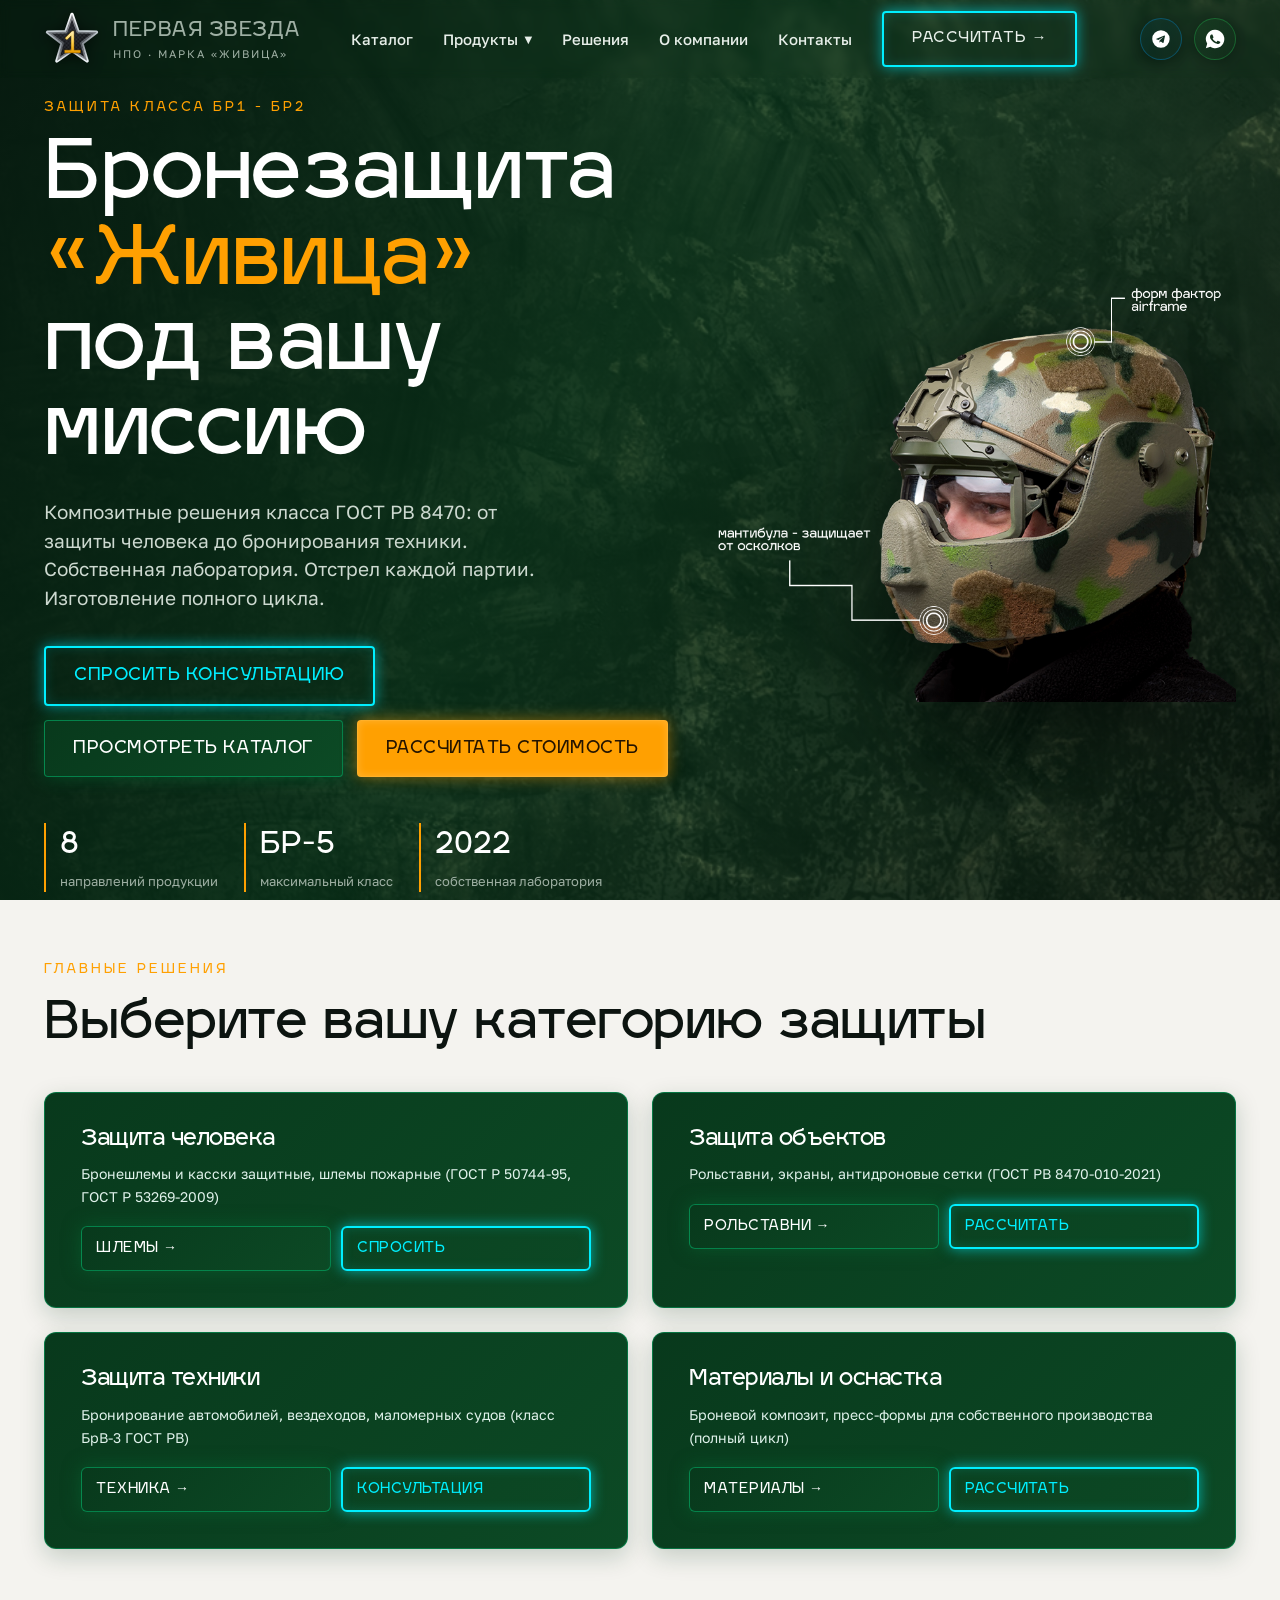
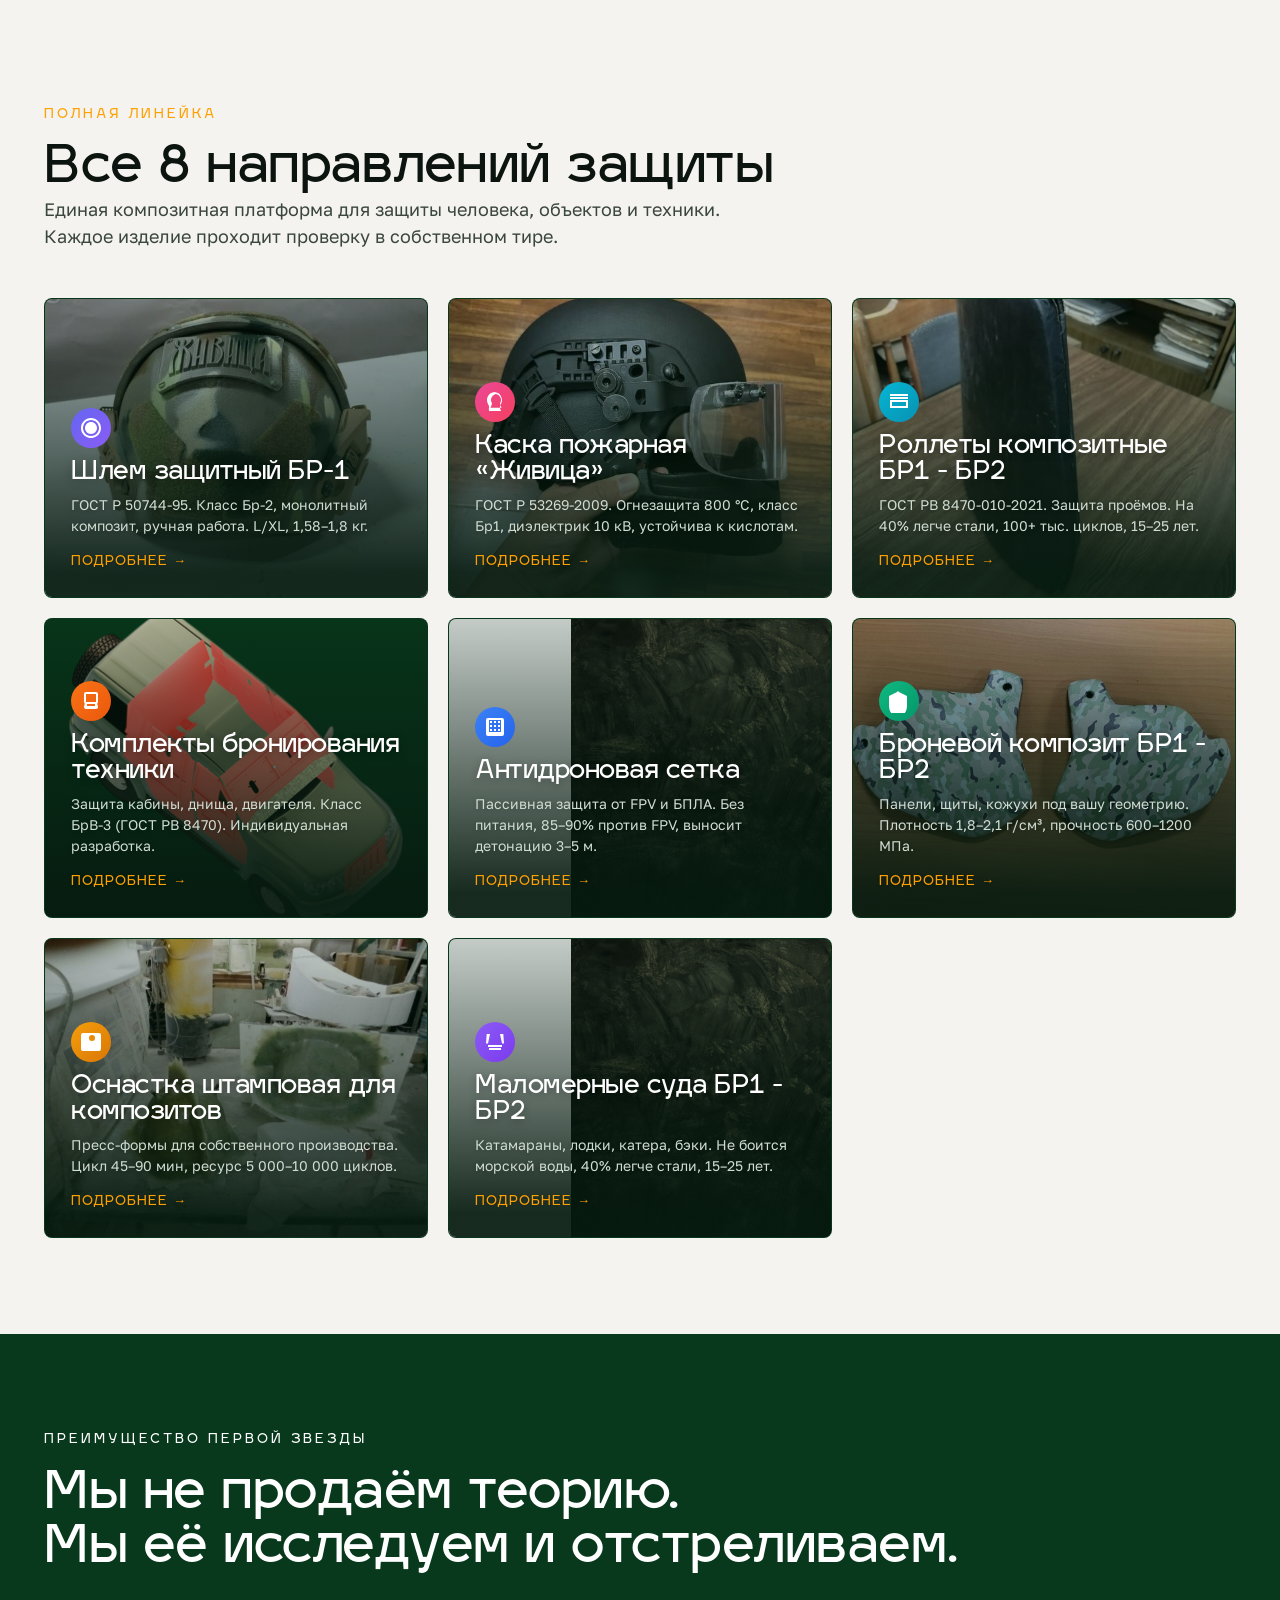
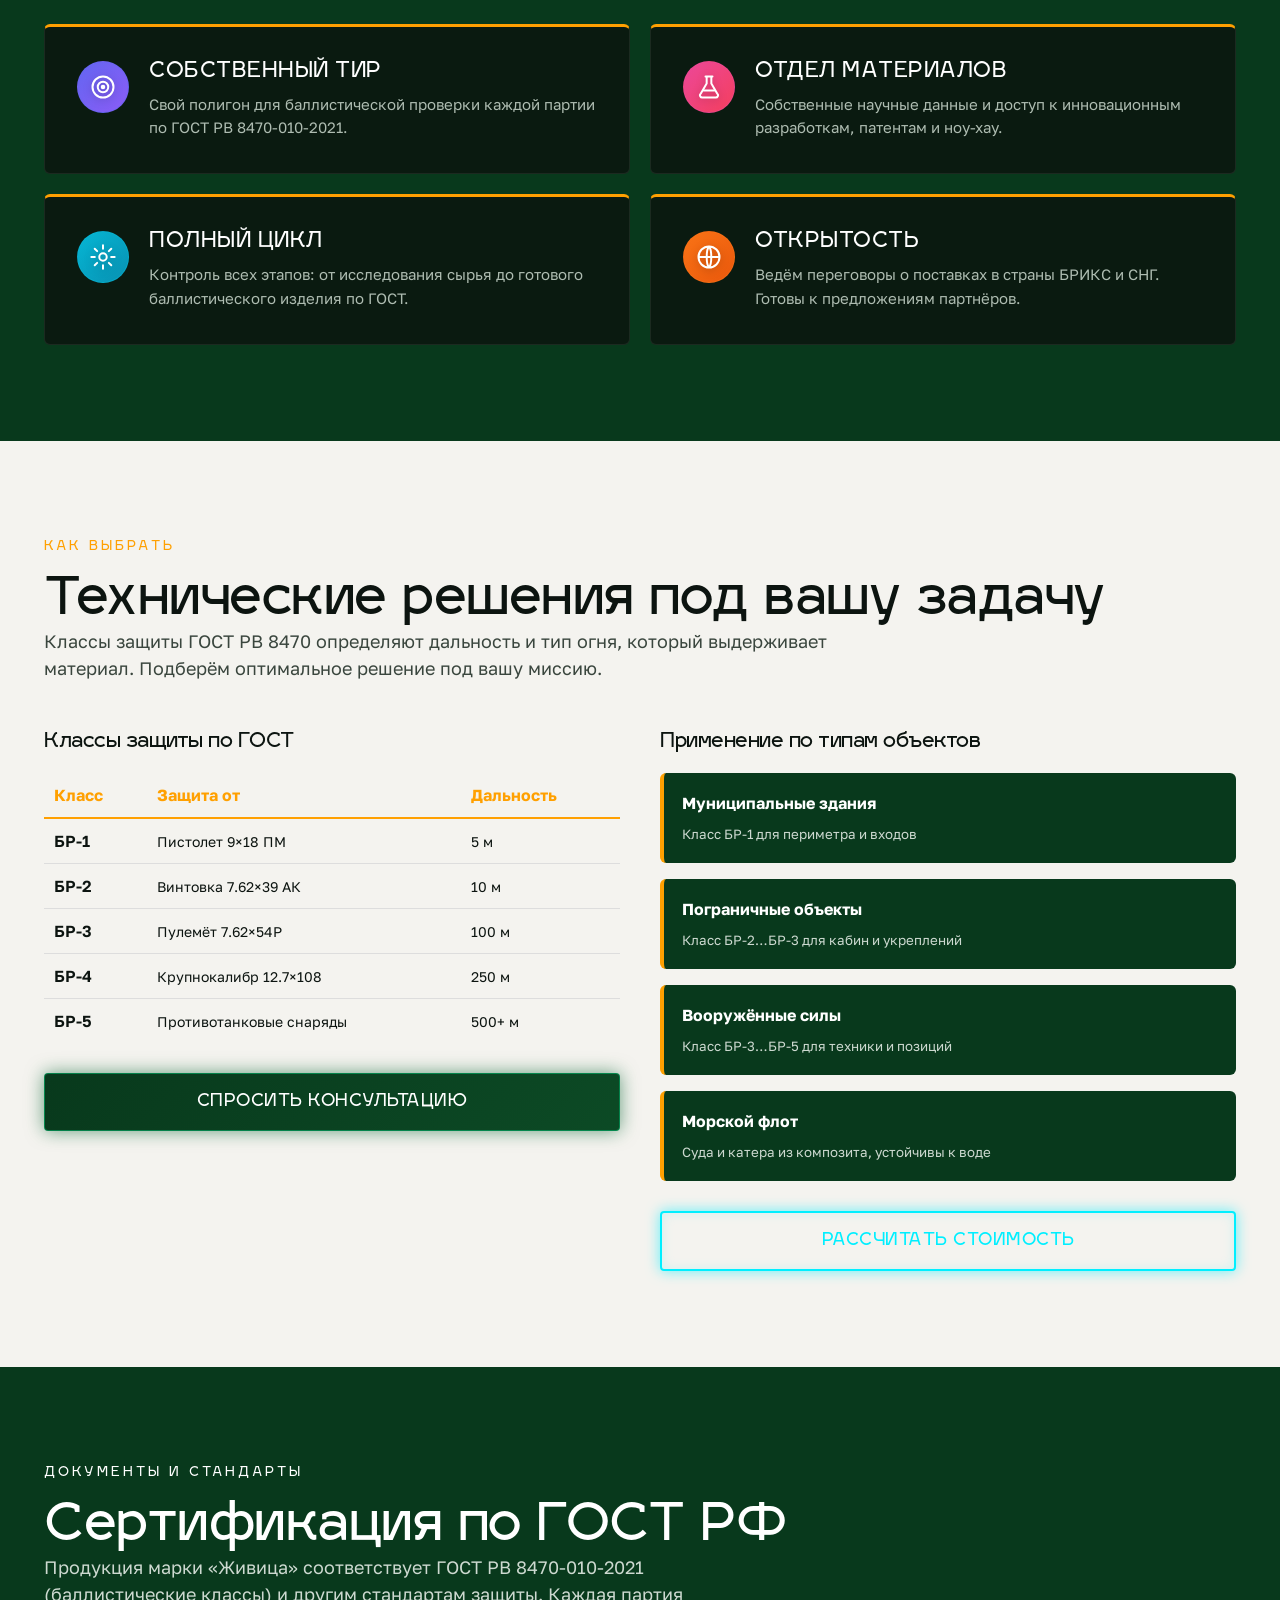
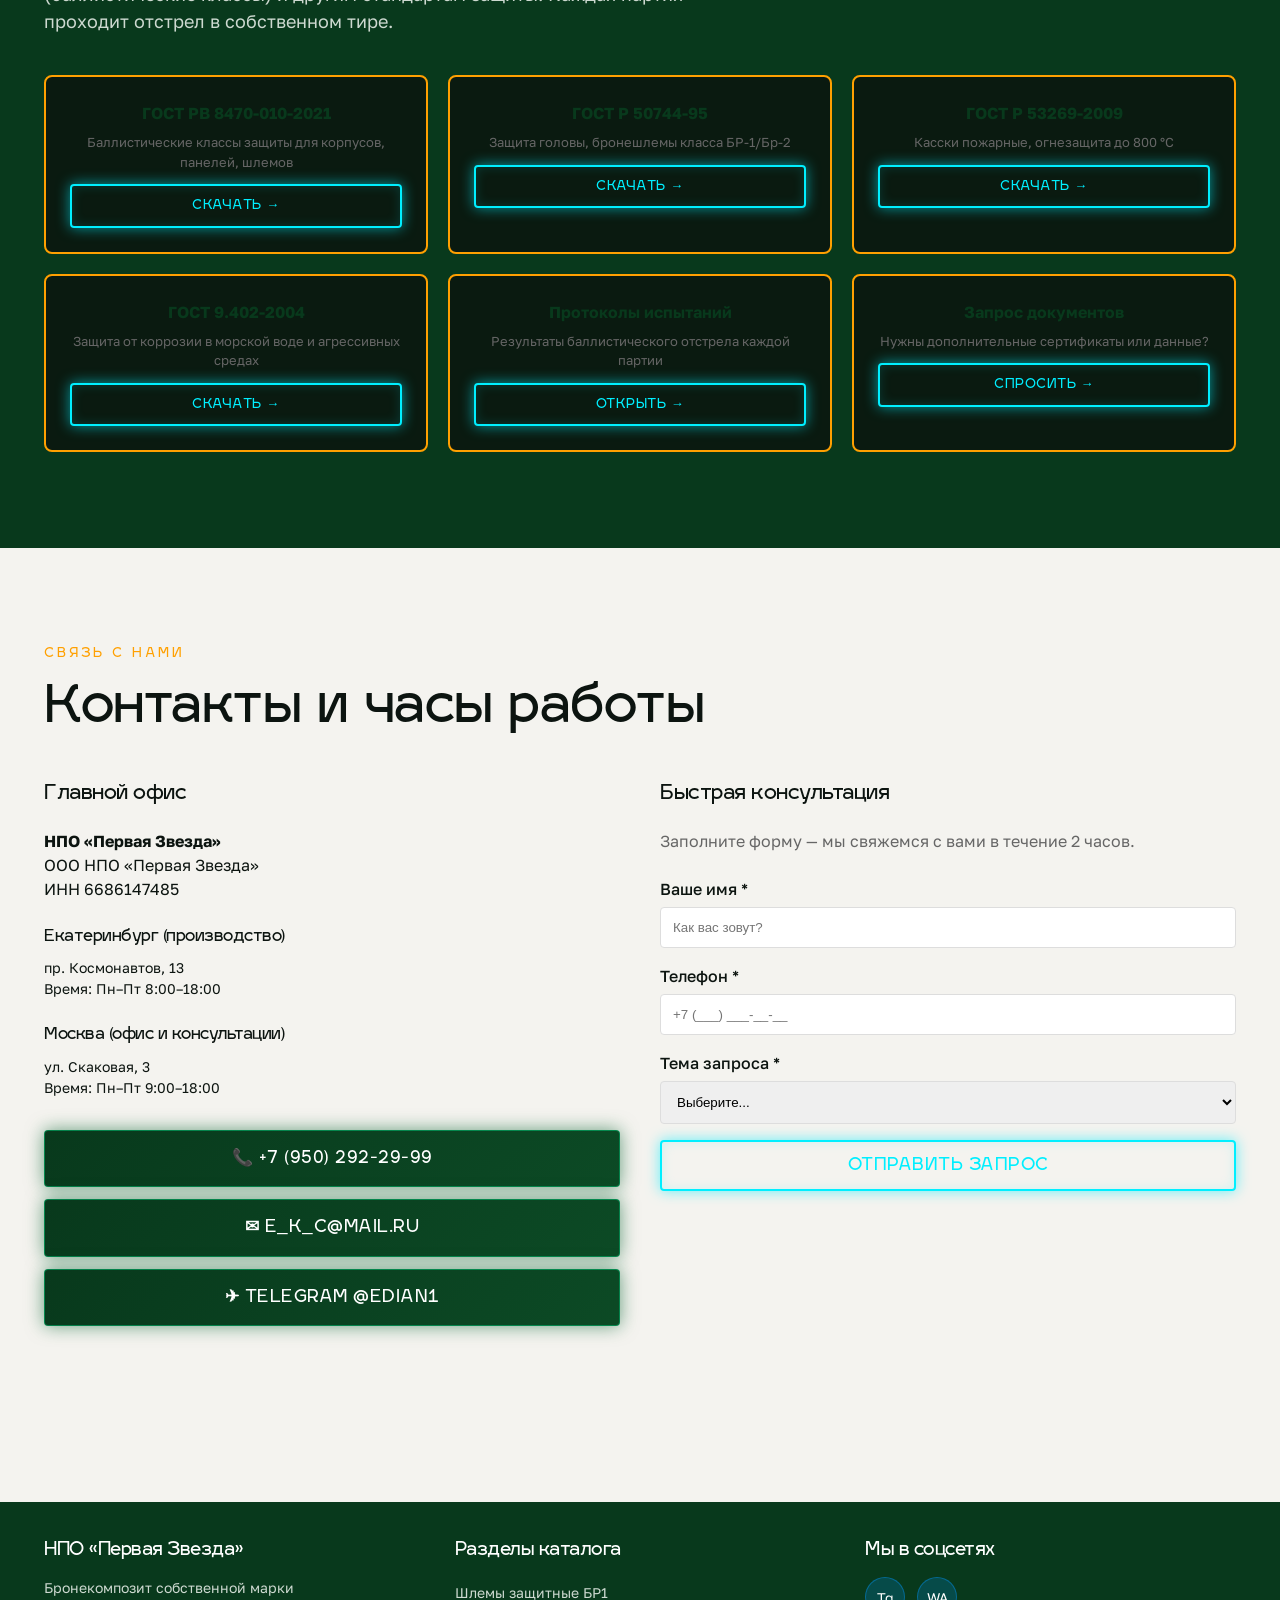
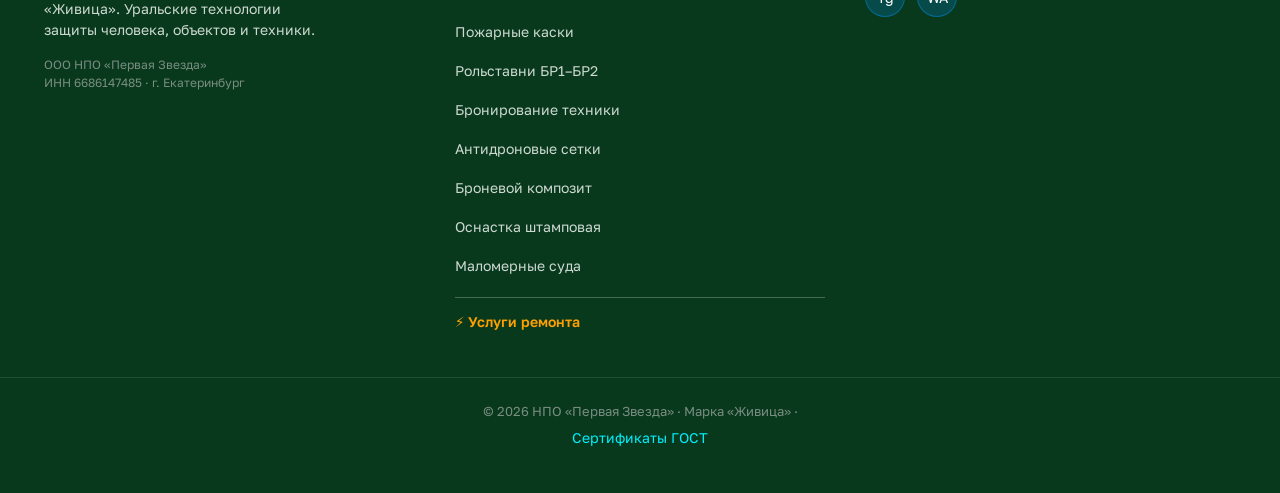
==== commit e260ab53: "Add repair services section with real-world applications Major additions: ✓ Updated armored-vehicles" ====
--- a/index.html
+++ b/index.html
@@ -74,6 +74,8 @@
           <a href="composite.html">Броневой композит</a>
           <a href="pressforms.html">Оснастка штамповая</a>
           <a href="vessels.html">Маломерные суда</a>
+          <hr style="border:none;border-top:1px solid rgba(0,200,120,.3);margin:8px 0">
+          <a href="repair-services.html" style="color:#ffa001;font-weight:600">Услуги ремонта & защиты</a>
         </div>
       </div>
       <a href="#solutions">Решения</a>
@@ -468,6 +470,7 @@
         <li><a href="composite.html" style="color:#cdd9d0;transition:.15s" onmouseover="this.style.color='var(--amber)'" onmouseout="this.style.color='#cdd9d0'">Броневой композит</a></li>
         <li><a href="pressforms.html" style="color:#cdd9d0;transition:.15s" onmouseover="this.style.color='var(--amber)'" onmouseout="this.style.color='#cdd9d0'">Оснастка штамповая</a></li>
         <li><a href="vessels.html" style="color:#cdd9d0;transition:.15s" onmouseover="this.style.color='var(--amber)'" onmouseout="this.style.color='#cdd9d0'">Маломерные суда</a></li>
+        <li style="border-top:1px solid rgba(205,217,208,.3);padding-top:8px;margin-top:8px"><a href="repair-services.html" style="color:#ffa001;font-weight:600;transition:.15s" onmouseover="this.style.color='#ffb53d'" onmouseout="this.style.color='#ffa001'">⚡ Услуги ремонта</a></li>
       </ul>
     </div>
     <div>
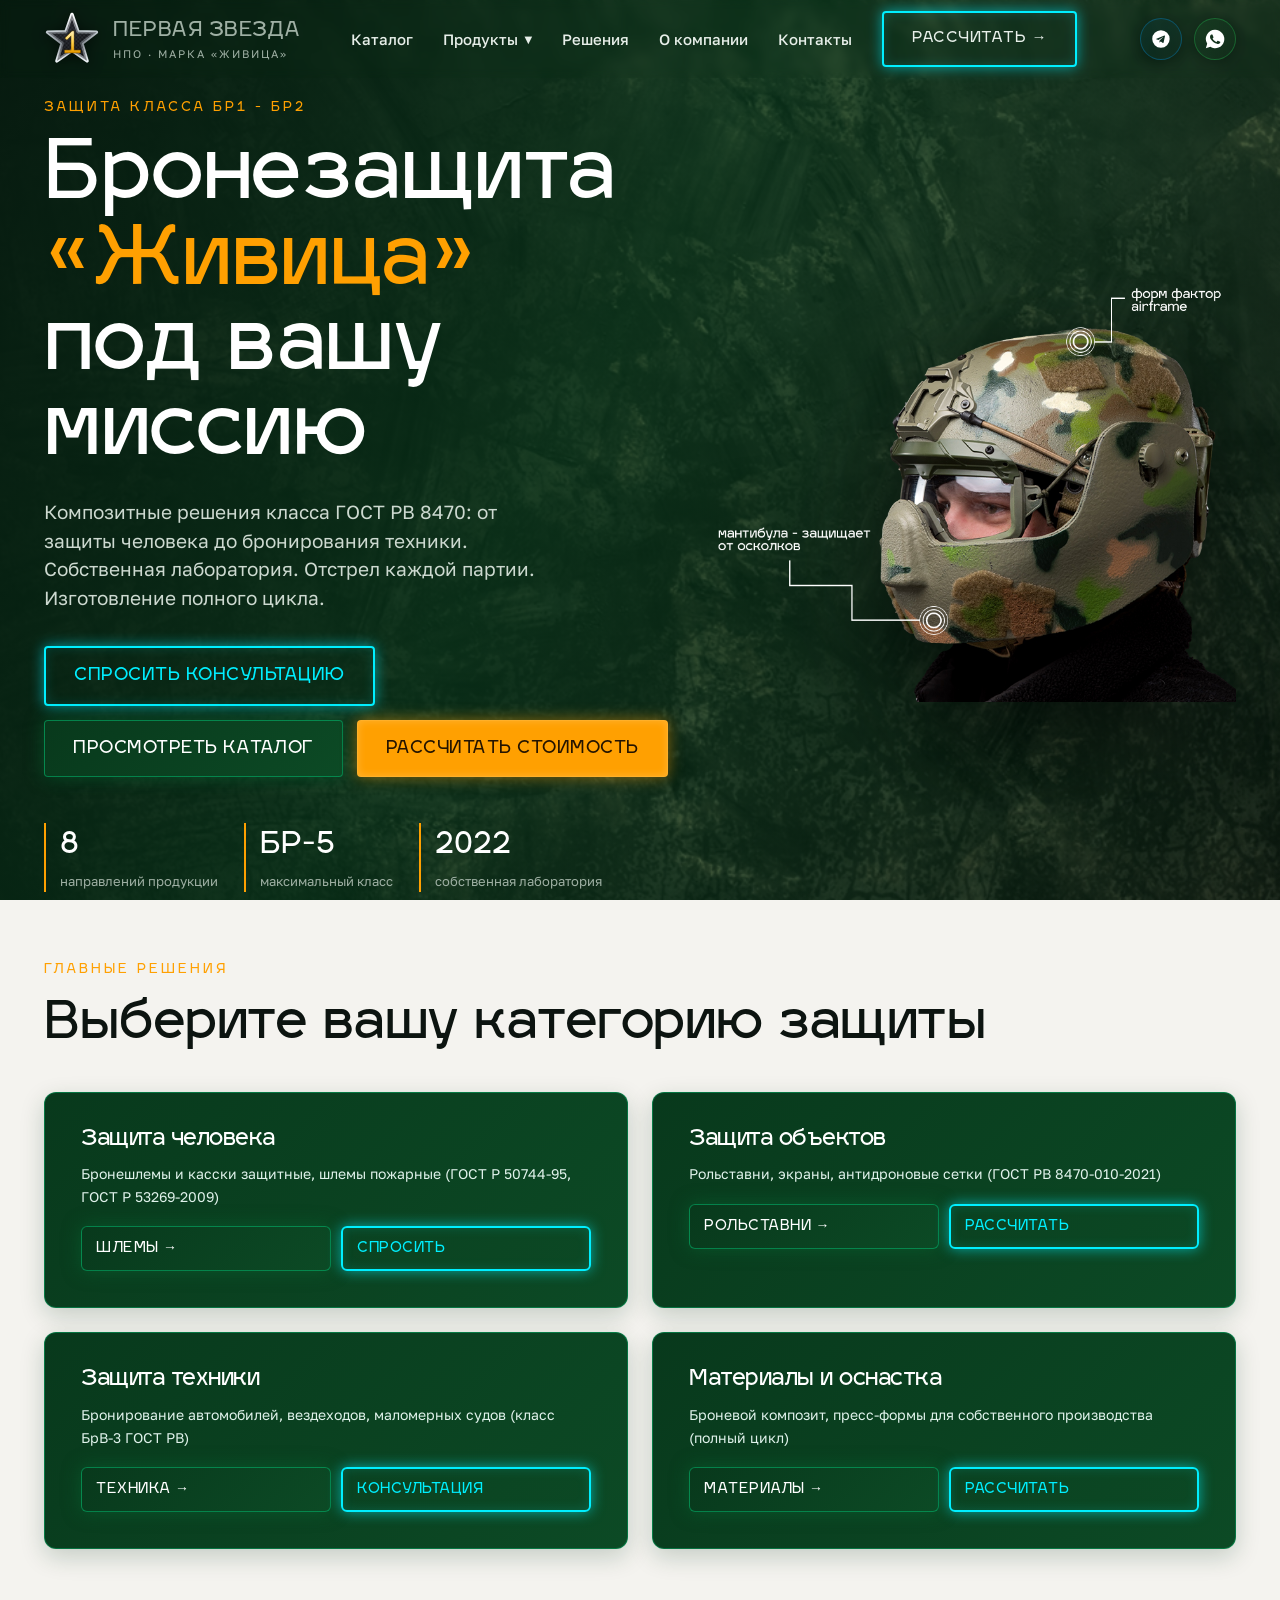
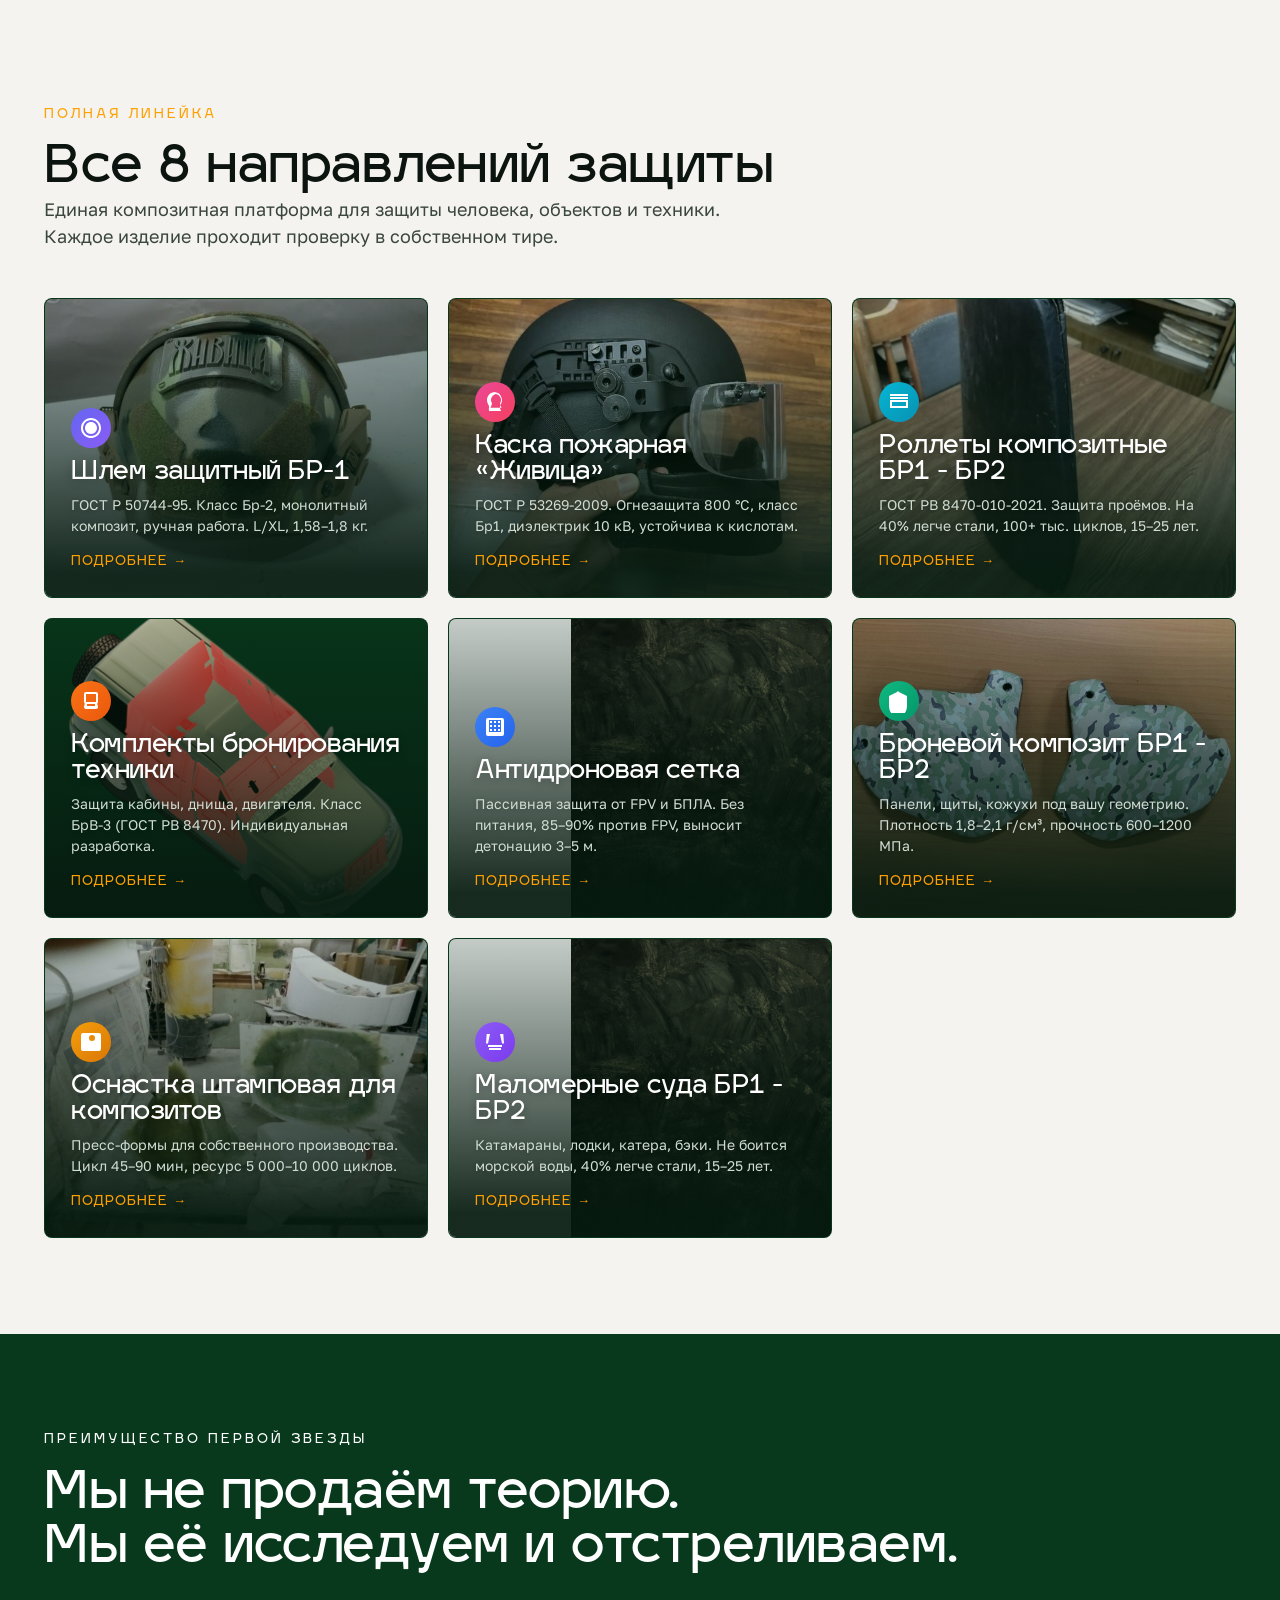
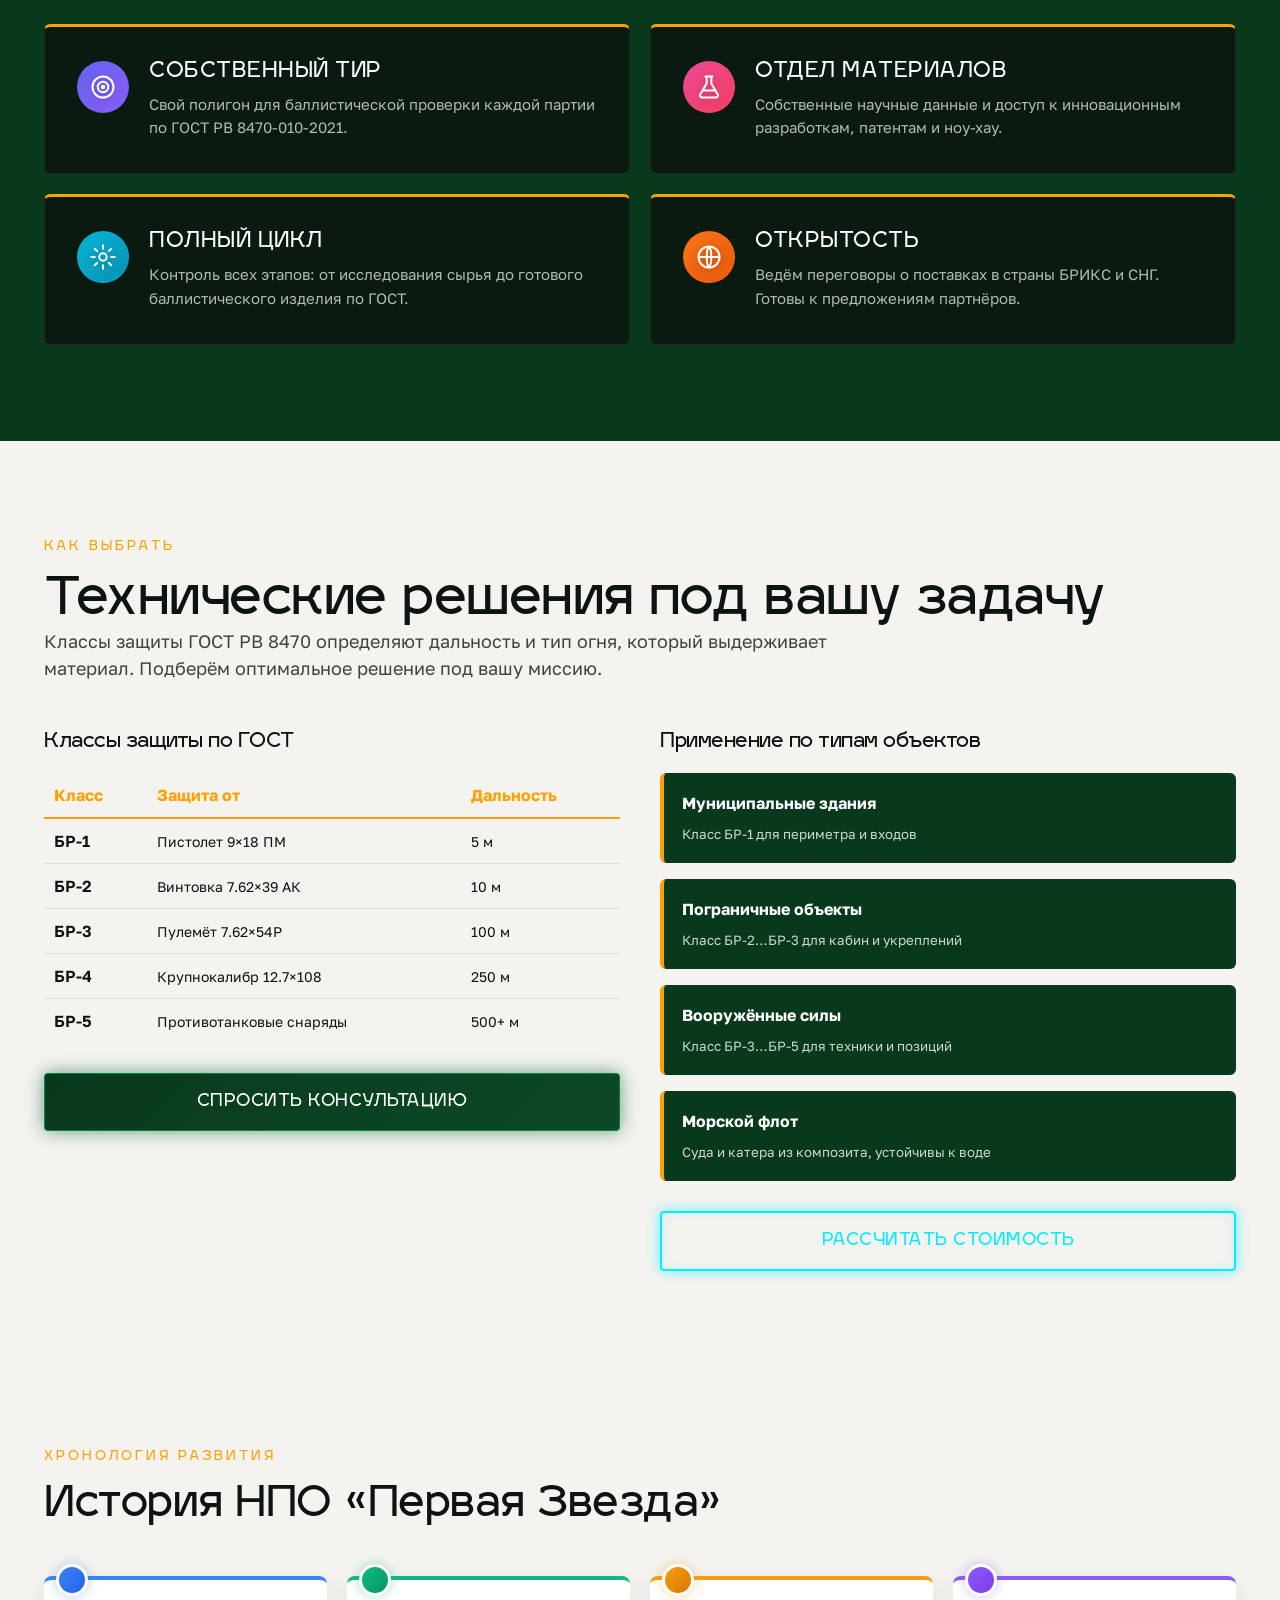
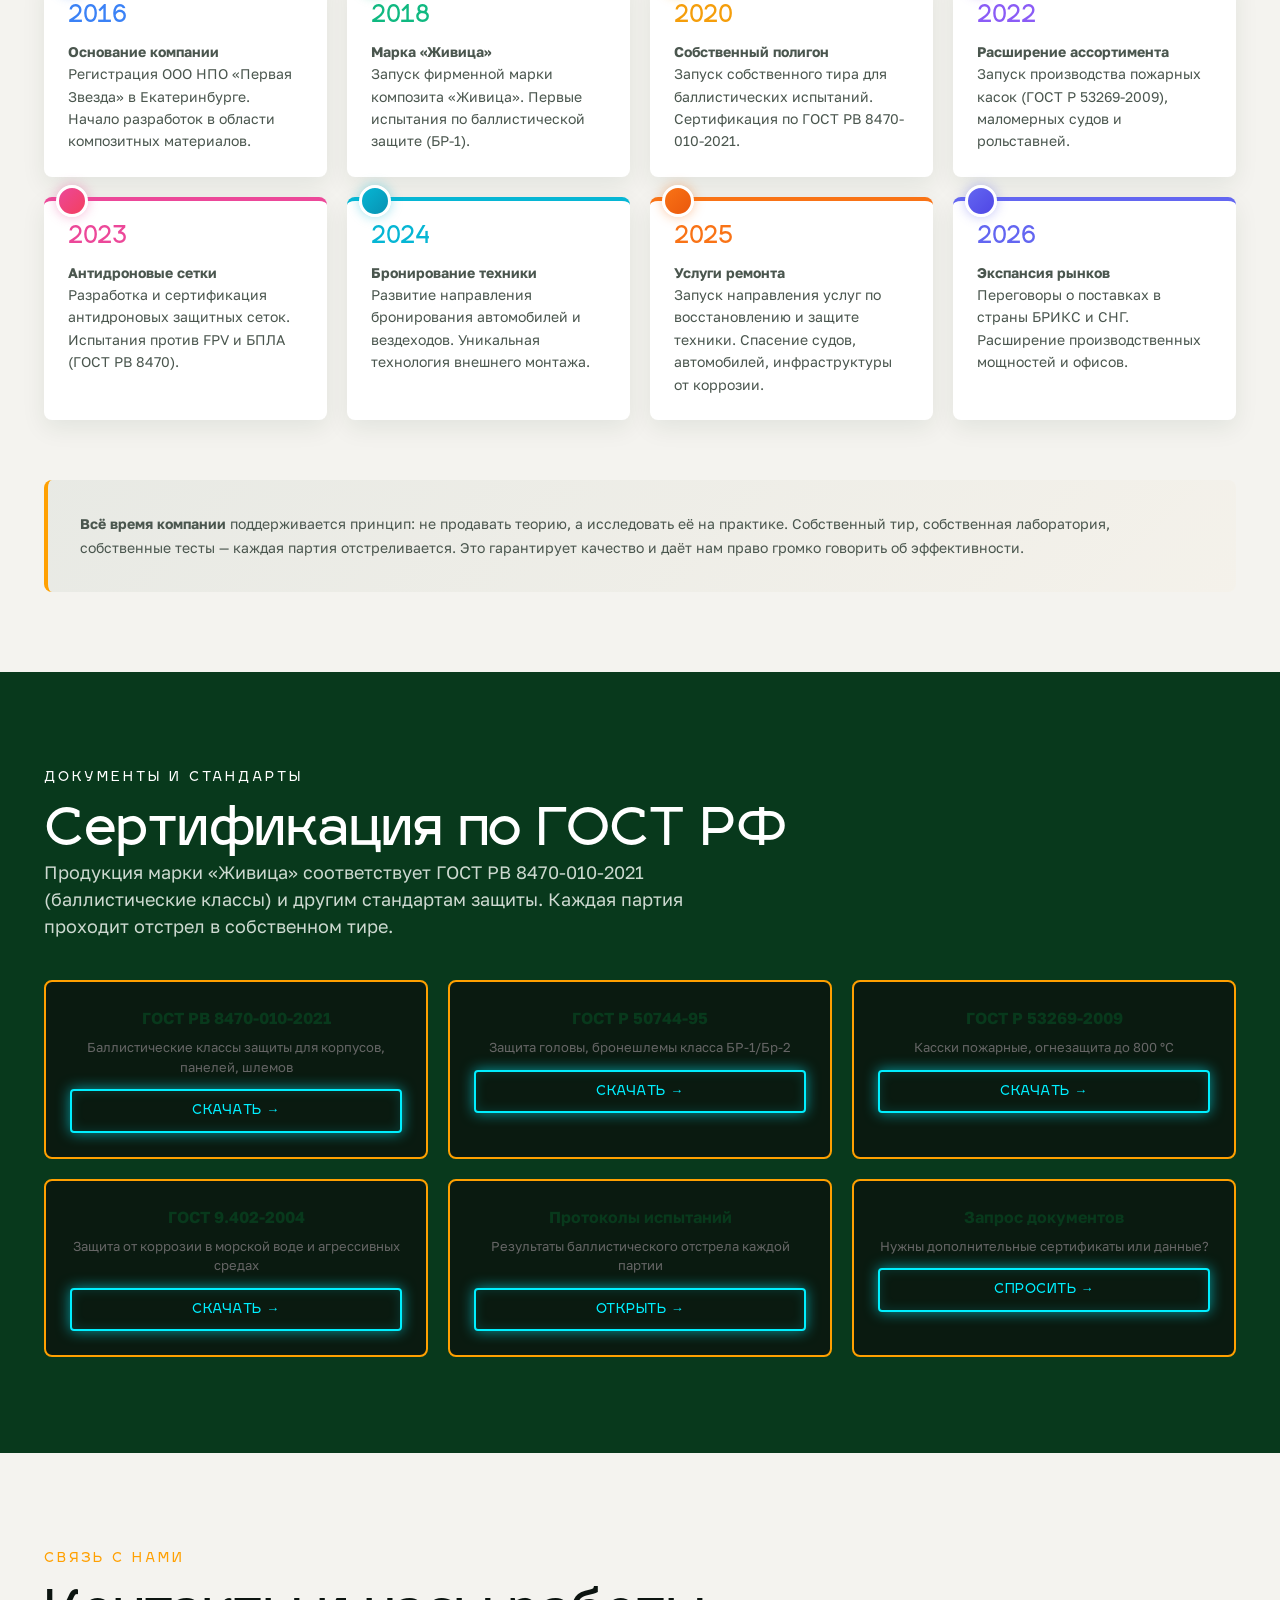
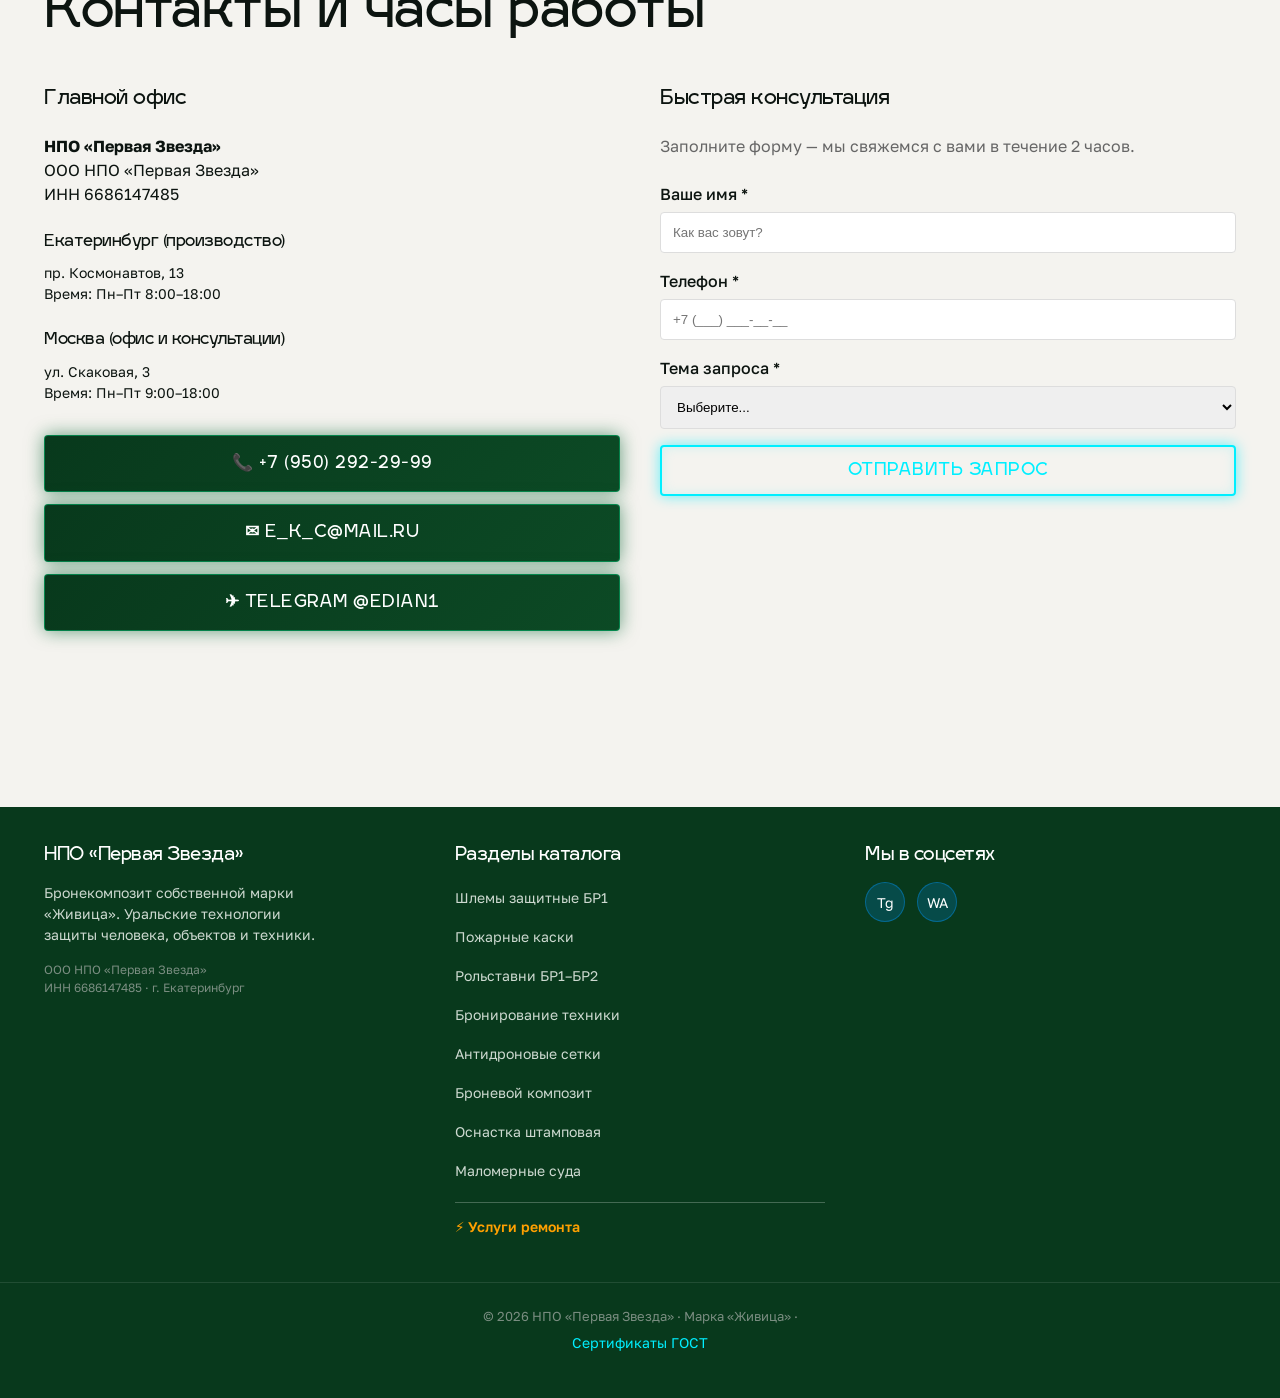
==== commit 1442c070: "Add company development timeline with color-coded milestones Timeline structure (2016-2026): ✓ 2016:" ====
--- a/index.html
+++ b/index.html
@@ -349,6 +349,76 @@
   </div>
 </section>
 
+<!-- ===== ИСТОРИЯ РАЗВИТИЯ ===== -->
+<section class="sec" style="background:var(--paper);padding:80px 0">
+  <div class="wrap">
+    <div class="eyebrow">Хронология развития</div>
+    <h2 style="margin-bottom:48px;font-size:42px">История НПО «Первая Звезда»</h2>
+
+    <div style="display:grid;grid-template-columns:repeat(4,1fr);gap:20px">
+      <!-- 2016 -->
+      <div style="background:#fff;border-top:4px solid #3b82f6;padding:24px;border-radius:8px;box-shadow:0 8px 24px rgba(8,57,28,.08);position:relative;transition:.2s;hover:transform translateY(-4px)">
+        <div style="position:absolute;top:-16px;left:12px;width:32px;height:32px;background:linear-gradient(135deg,#3b82f6,#2563eb);border-radius:50%;border:3px solid #fff;box-shadow:0 0 12px rgba(59,130,246,.4)"></div>
+        <h3 style="font-family:'Igra Sans',sans-serif;font-size:24px;color:#3b82f6;margin:0 0 12px">2016</h3>
+        <p style="margin:0;font-size:14px;color:#4a564e;line-height:1.6"><strong>Основание компании</strong><br>Регистрация ООО НПО «Первая Звезда» в Екатеринбурге. Начало разработок в области композитных материалов.</p>
+      </div>
+
+      <!-- 2018 -->
+      <div style="background:#fff;border-top:4px solid #10b981;padding:24px;border-radius:8px;box-shadow:0 8px 24px rgba(8,57,28,.08);position:relative;transition:.2s">
+        <div style="position:absolute;top:-16px;left:12px;width:32px;height:32px;background:linear-gradient(135deg,#10b981,#059669);border-radius:50%;border:3px solid #fff;box-shadow:0 0 12px rgba(16,185,129,.4)"></div>
+        <h3 style="font-family:'Igra Sans',sans-serif;font-size:24px;color:#10b981;margin:0 0 12px">2018</h3>
+        <p style="margin:0;font-size:14px;color:#4a564e;line-height:1.6"><strong>Марка «Живица»</strong><br>Запуск фирменной марки композита «Живица». Первые испытания по баллистической защите (БР-1).</p>
+      </div>
+
+      <!-- 2020 -->
+      <div style="background:#fff;border-top:4px solid #f59e0b;padding:24px;border-radius:8px;box-shadow:0 8px 24px rgba(8,57,28,.08);position:relative;transition:.2s">
+        <div style="position:absolute;top:-16px;left:12px;width:32px;height:32px;background:linear-gradient(135deg,#f59e0b,#d97706);border-radius:50%;border:3px solid #fff;box-shadow:0 0 12px rgba(245,158,11,.4)"></div>
+        <h3 style="font-family:'Igra Sans',sans-serif;font-size:24px;color:#f59e0b;margin:0 0 12px">2020</h3>
+        <p style="margin:0;font-size:14px;color:#4a564e;line-height:1.6"><strong>Собственный полигон</strong><br>Запуск собственного тира для баллистических испытаний. Сертификация по ГОСТ РВ 8470-010-2021.</p>
+      </div>
+
+      <!-- 2022 -->
+      <div style="background:#fff;border-top:4px solid #8b5cf6;padding:24px;border-radius:8px;box-shadow:0 8px 24px rgba(8,57,28,.08);position:relative;transition:.2s">
+        <div style="position:absolute;top:-16px;left:12px;width:32px;height:32px;background:linear-gradient(135deg,#8b5cf6,#7c3aed);border-radius:50%;border:3px solid #fff;box-shadow:0 0 12px rgba(139,92,246,.4)"></div>
+        <h3 style="font-family:'Igra Sans',sans-serif;font-size:24px;color:#8b5cf6;margin:0 0 12px">2022</h3>
+        <p style="margin:0;font-size:14px;color:#4a564e;line-height:1.6"><strong>Расширение ассортимента</strong><br>Запуск производства пожарных касок (ГОСТ Р 53269-2009), маломерных судов и рольставней.</p>
+      </div>
+
+      <!-- 2023 -->
+      <div style="background:#fff;border-top:4px solid #ec4899;padding:24px;border-radius:8px;box-shadow:0 8px 24px rgba(8,57,28,.08);position:relative;transition:.2s">
+        <div style="position:absolute;top:-16px;left:12px;width:32px;height:32px;background:linear-gradient(135deg,#ec4899,#f43f5e);border-radius:50%;border:3px solid #fff;box-shadow:0 0 12px rgba(236,72,153,.4)"></div>
+        <h3 style="font-family:'Igra Sans',sans-serif;font-size:24px;color:#ec4899;margin:0 0 12px">2023</h3>
+        <p style="margin:0;font-size:14px;color:#4a564e;line-height:1.6"><strong>Антидроновые сетки</strong><br>Разработка и сертификация антидроновых защитных сеток. Испытания против FPV и БПЛА (ГОСТ РВ 8470).</p>
+      </div>
+
+      <!-- 2024 -->
+      <div style="background:#fff;border-top:4px solid #06b6d4;padding:24px;border-radius:8px;box-shadow:0 8px 24px rgba(8,57,28,.08);position:relative;transition:.2s">
+        <div style="position:absolute;top:-16px;left:12px;width:32px;height:32px;background:linear-gradient(135deg,#06b6d4,#0891b2);border-radius:50%;border:3px solid #fff;box-shadow:0 0 12px rgba(6,182,212,.4)"></div>
+        <h3 style="font-family:'Igra Sans',sans-serif;font-size:24px;color:#06b6d4;margin:0 0 12px">2024</h3>
+        <p style="margin:0;font-size:14px;color:#4a564e;line-height:1.6"><strong>Бронирование техники</strong><br>Развитие направления бронирования автомобилей и вездеходов. Уникальная технология внешнего монтажа.</p>
+      </div>
+
+      <!-- 2025 -->
+      <div style="background:#fff;border-top:4px solid #f97316;padding:24px;border-radius:8px;box-shadow:0 8px 24px rgba(8,57,28,.08);position:relative;transition:.2s">
+        <div style="position:absolute;top:-16px;left:12px;width:32px;height:32px;background:linear-gradient(135deg,#f97316,#ea580c);border-radius:50%;border:3px solid #fff;box-shadow:0 0 12px rgba(249,115,22,.4)"></div>
+        <h3 style="font-family:'Igra Sans',sans-serif;font-size:24px;color:#f97316;margin:0 0 12px">2025</h3>
+        <p style="margin:0;font-size:14px;color:#4a564e;line-height:1.6"><strong>Услуги ремонта</strong><br>Запуск направления услуг по восстановлению и защите техники. Спасение судов, автомобилей, инфраструктуры от коррозии.</p>
+      </div>
+
+      <!-- 2026 -->
+      <div style="background:#fff;border-top:4px solid #6366f1;padding:24px;border-radius:8px;box-shadow:0 8px 24px rgba(8,57,28,.08);position:relative;transition:.2s">
+        <div style="position:absolute;top:-16px;left:12px;width:32px;height:32px;background:linear-gradient(135deg,#6366f1,#4f46e5);border-radius:50%;border:3px solid #fff;box-shadow:0 0 12px rgba(99,102,241,.4)"></div>
+        <h3 style="font-family:'Igra Sans',sans-serif;font-size:24px;color:#6366f1;margin:0 0 12px">2026</h3>
+        <p style="margin:0;font-size:14px;color:#4a564e;line-height:1.6"><strong>Экспансия рынков</strong><br>Переговоры о поставках в страны БРИКС и СНГ. Расширение производственных мощностей и офисов.</p>
+      </div>
+    </div>
+
+    <div style="margin-top:60px;padding:32px;background:linear-gradient(135deg,rgba(8,57,28,.05),rgba(255,160,1,.02));border-left:4px solid var(--amber);border-radius:8px">
+      <p style="margin:0;font-size:14px;color:#4a564e;line-height:1.7"><strong>Всё время компании</strong> поддерживается принцип: не продавать теорию, а исследовать её на практике. Собственный тир, собственная лаборатория, собственные тесты — каждая партия отстреливается. Это гарантирует качество и даёт нам право громко говорить об эффективности.</p>
+    </div>
+  </div>
+</section>
+
 <!-- ===== СЕРТИФИКАТЫ И СТАНДАРТЫ ===== -->
 <section class="sec" id="certs" style="background:var(--green);color:#fff">
   <div class="wrap">
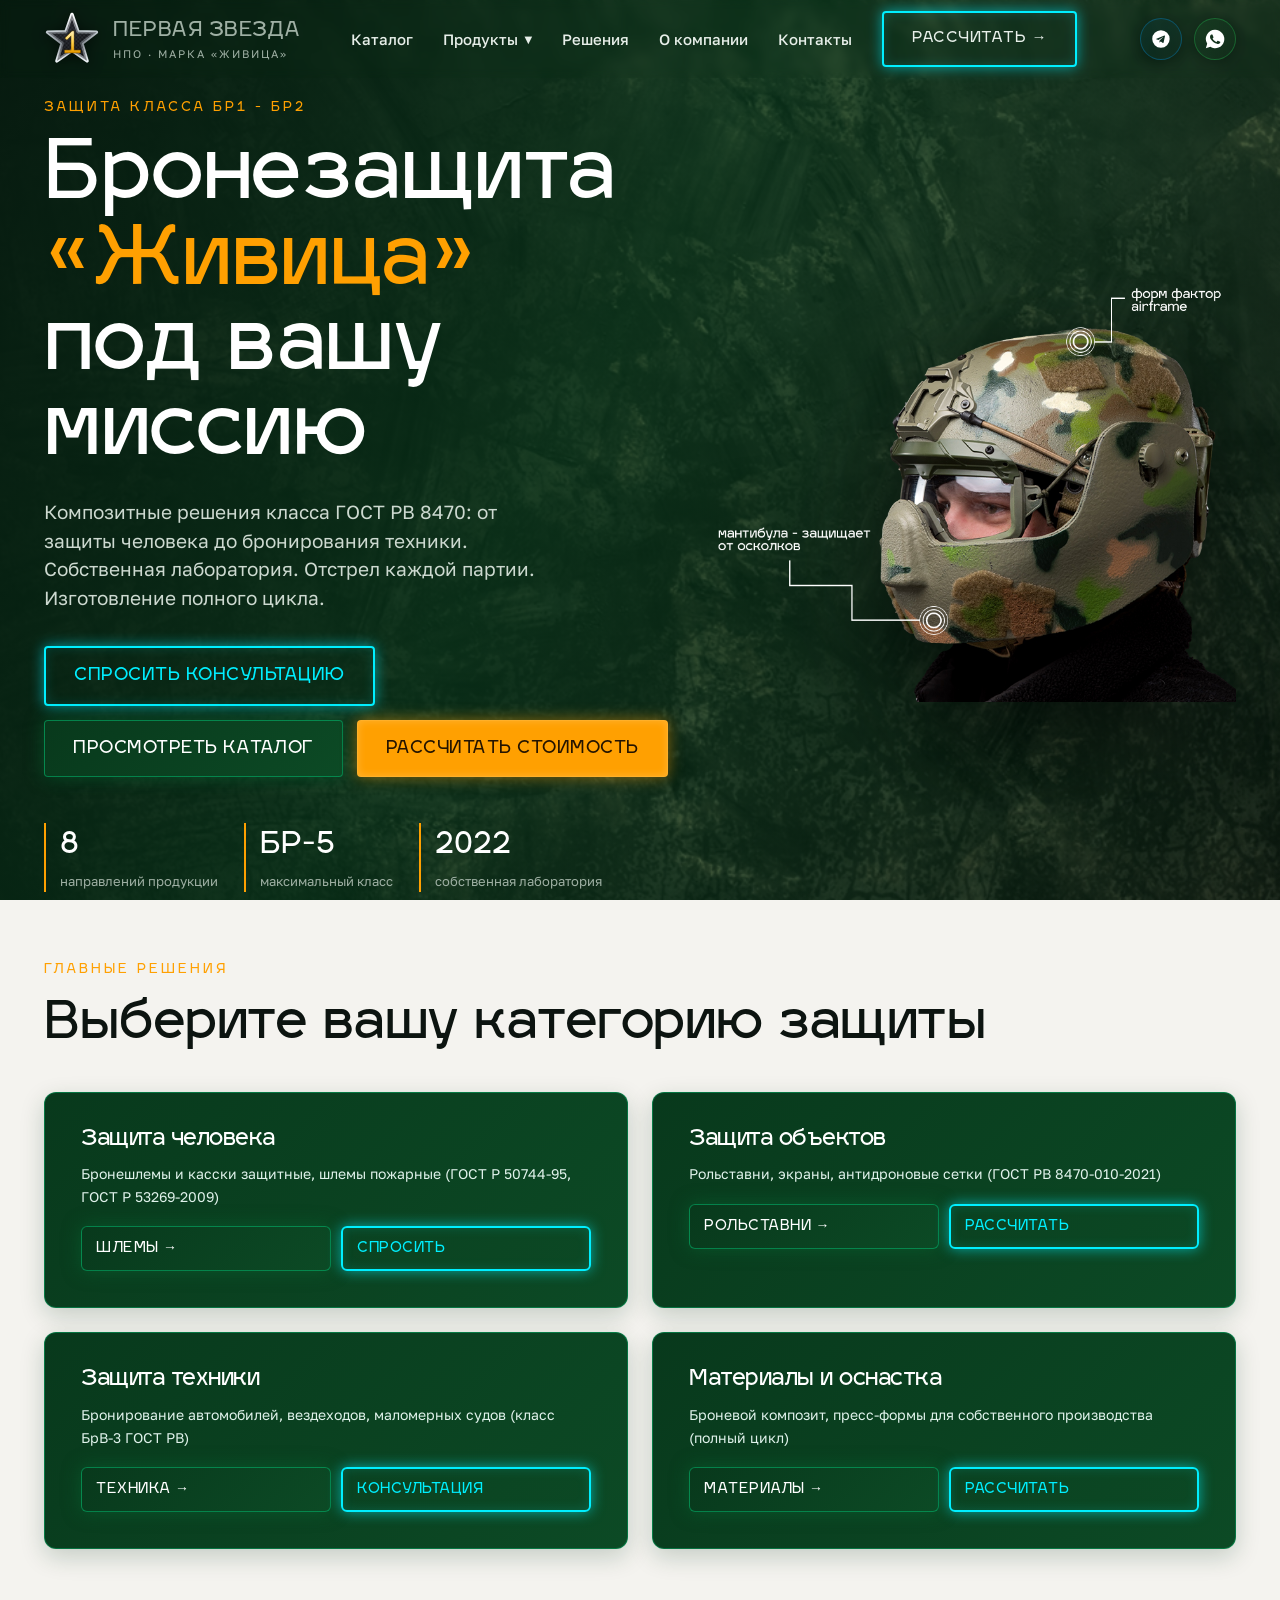
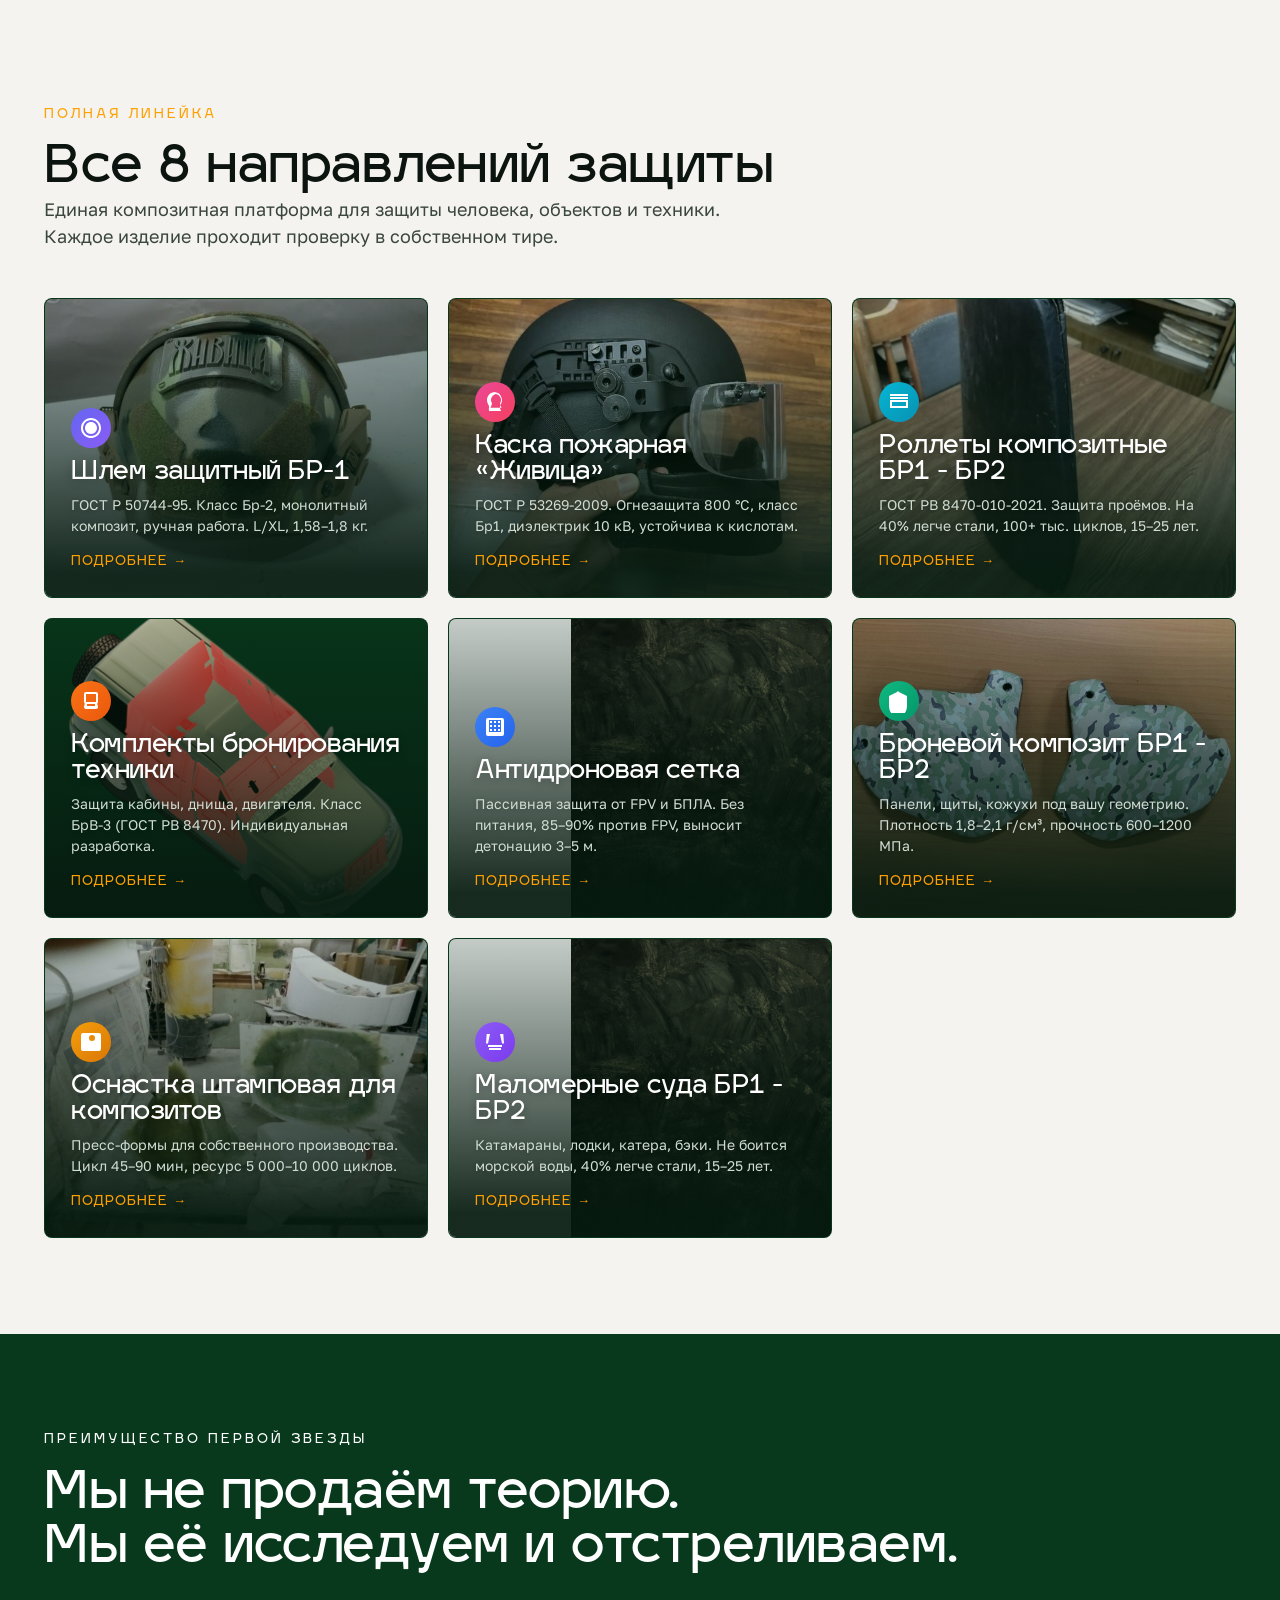
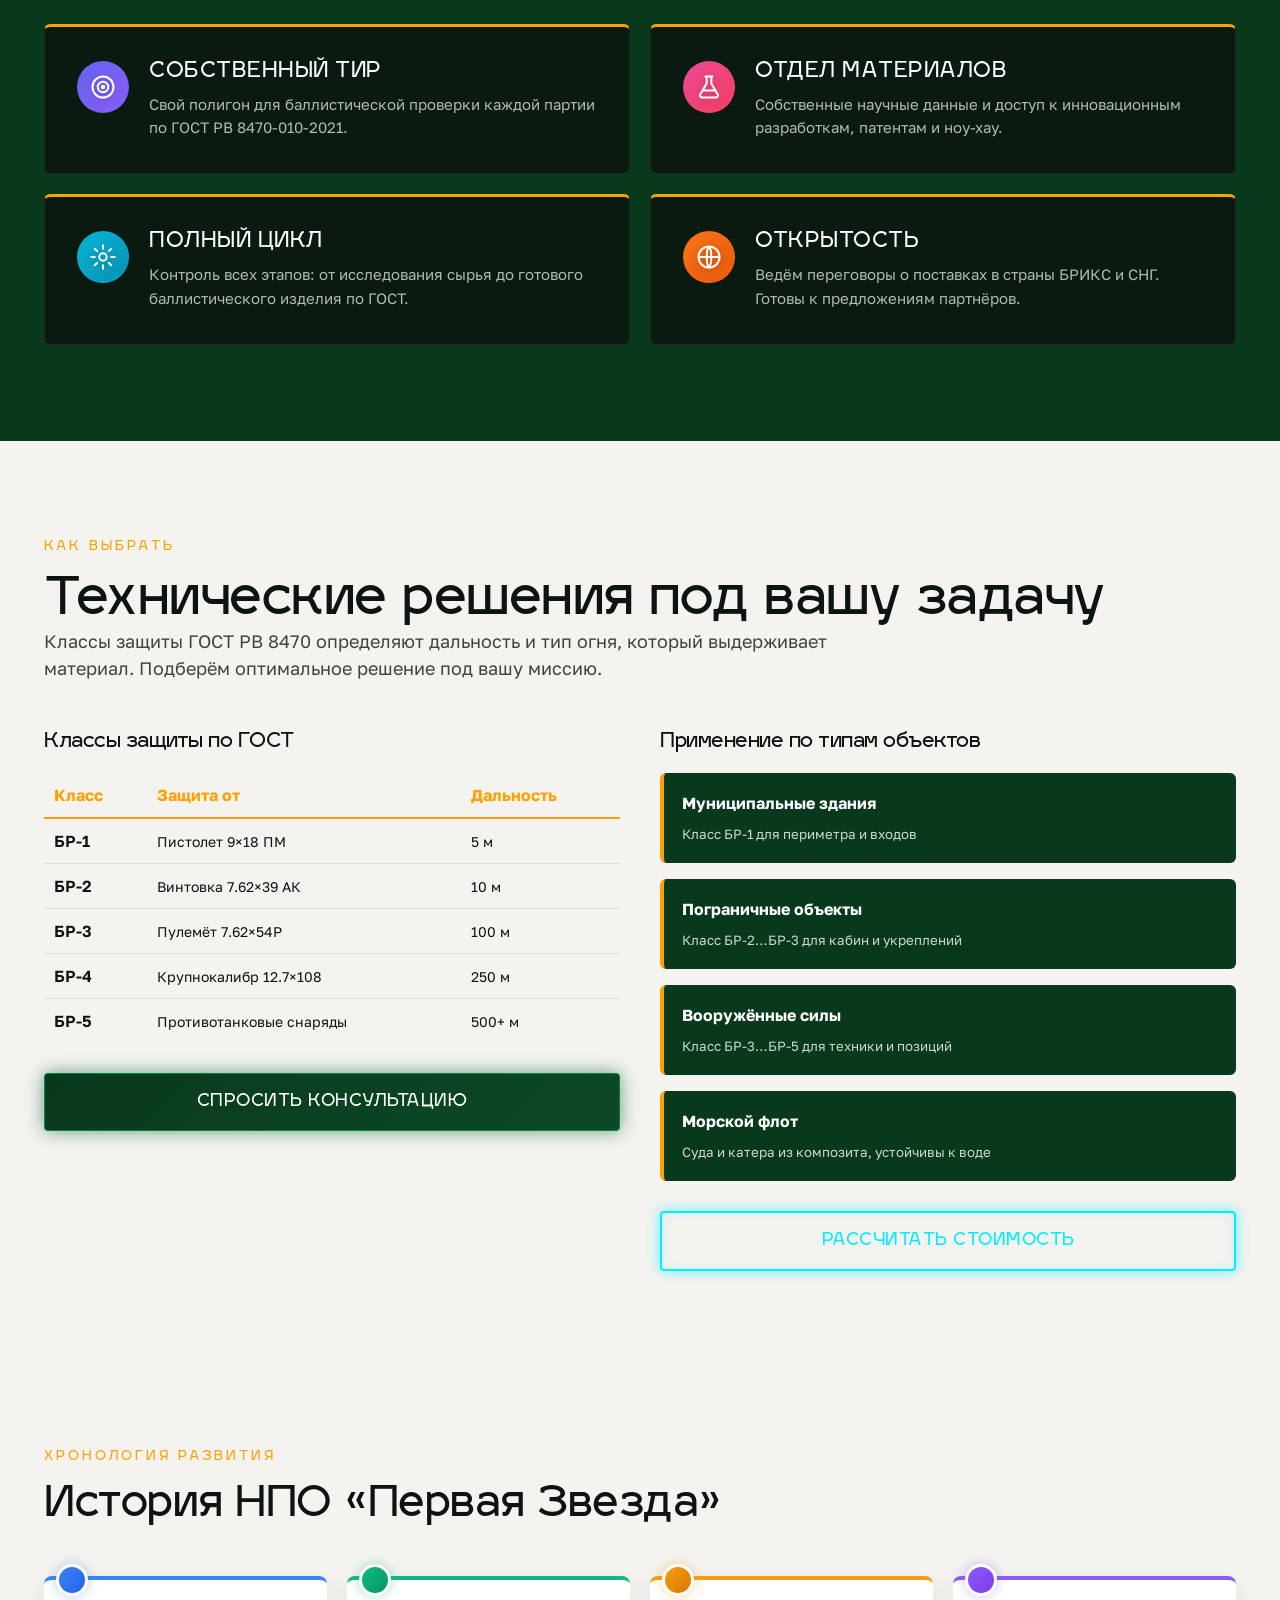
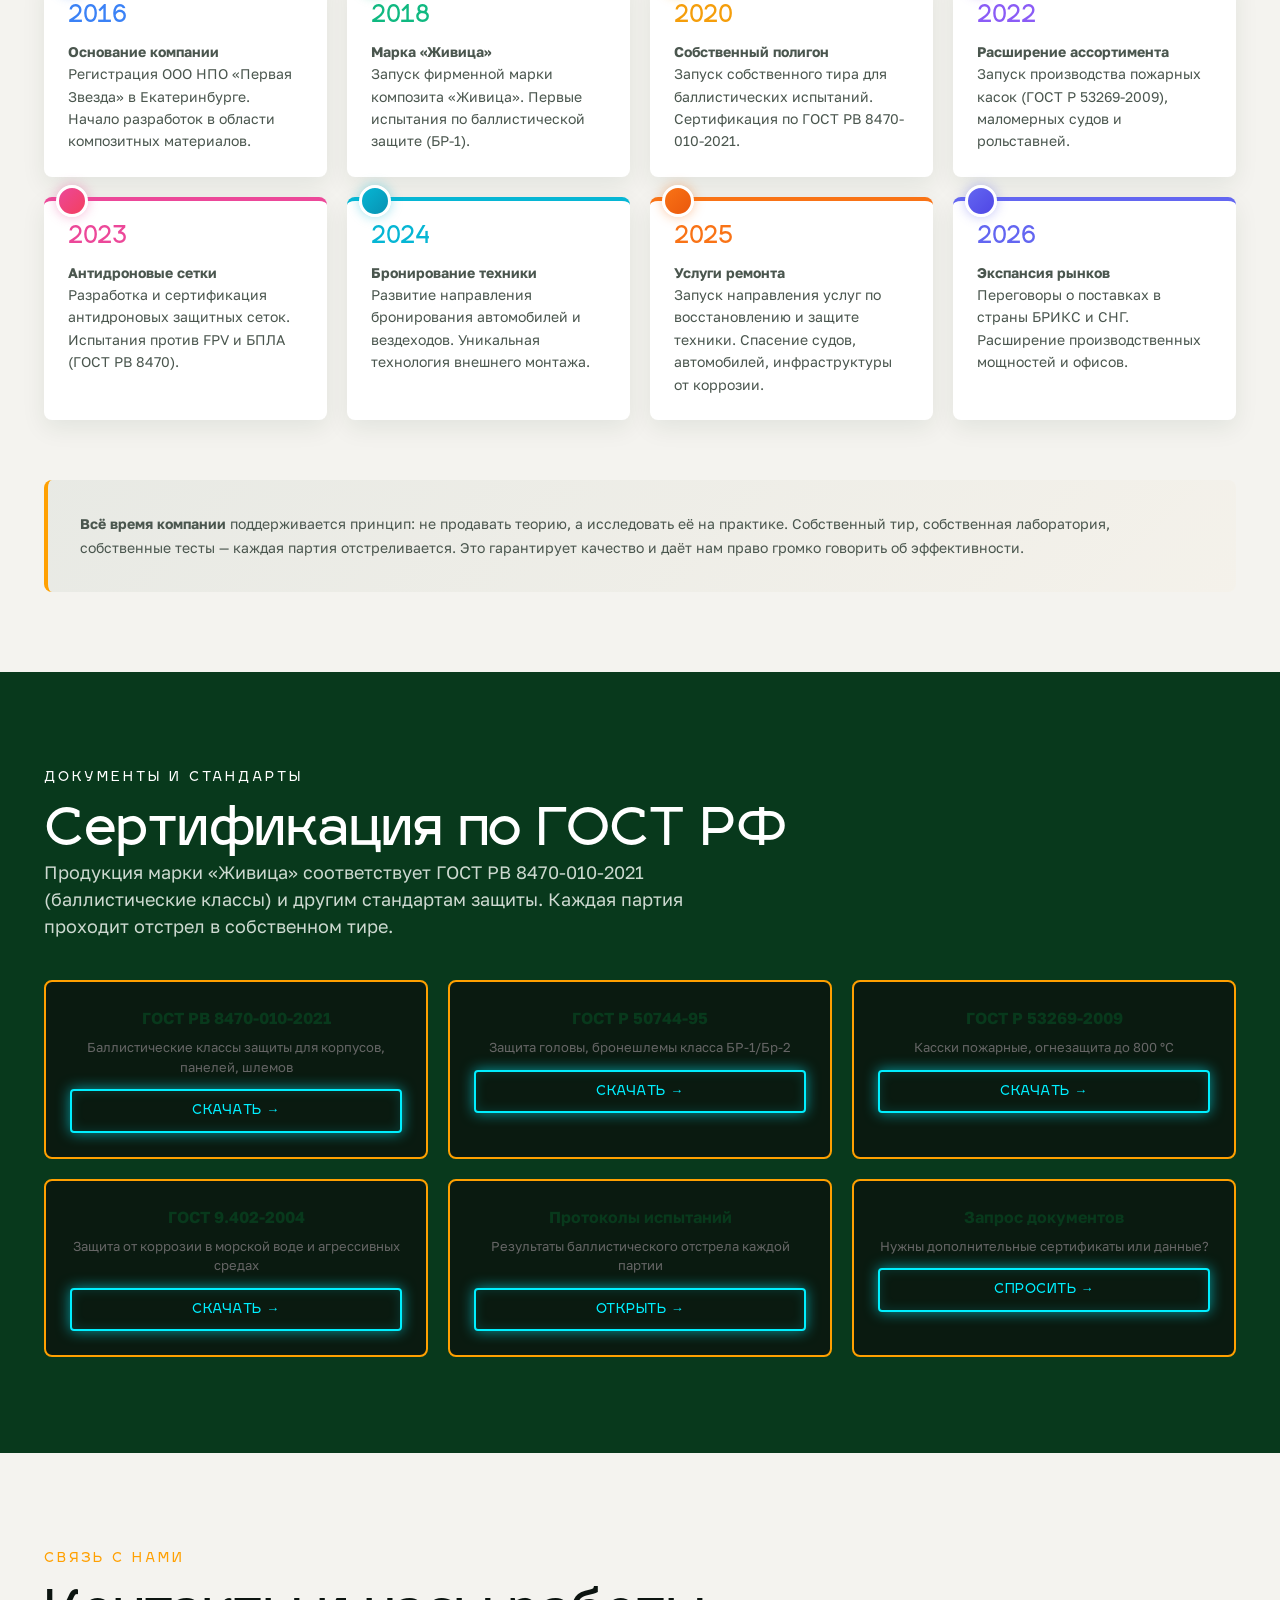
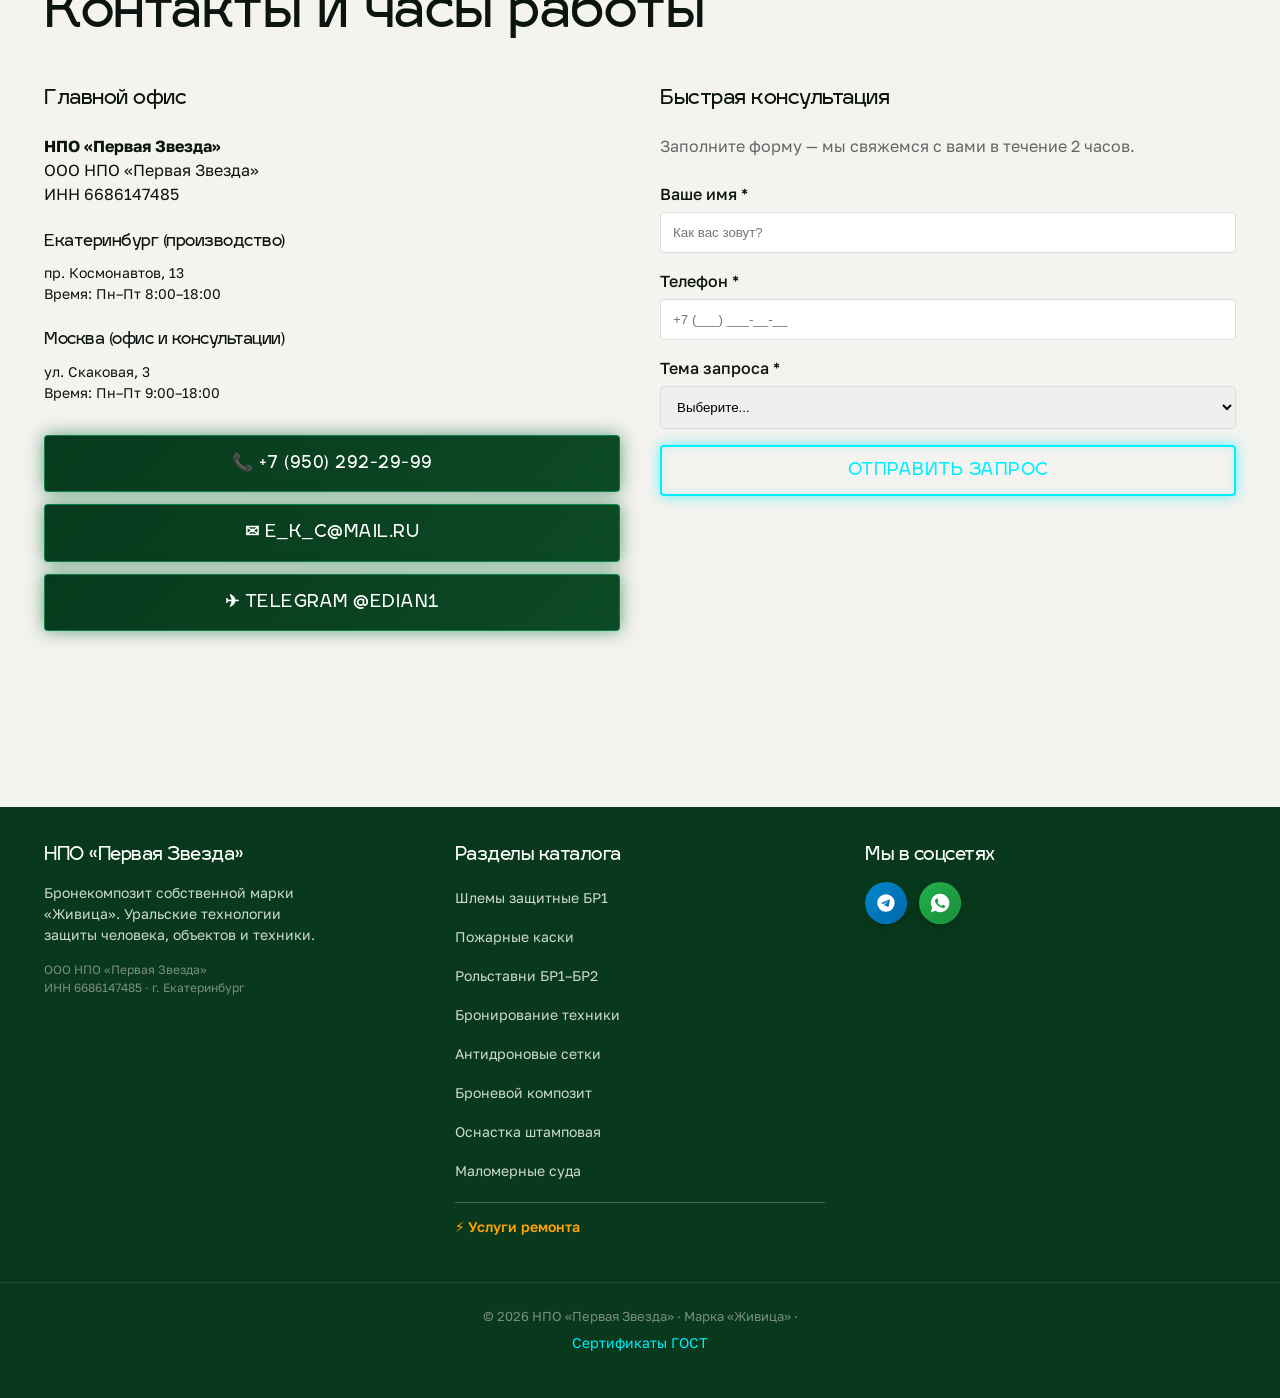
==== commit 565714fd: "Update all social media icons to unified .social-icon class with gradients - Add .social-icon class " ====
--- a/index.html
+++ b/index.html
@@ -546,8 +546,8 @@
     <div>
       <h4 style="margin-bottom:16px">Мы в соцсетях</h4>
       <div style="display:flex;gap:12px">
-        <a href="https://t.me/Edian1" target="_blank" style="width:40px;height:40px;border-radius:50%;background:rgba(0,150,255,.2);border:1px solid rgba(0,150,255,.4);display:flex;align-items:center;justify-content:center;color:#fff;transition:.2s" onmouseover="this.style.background='rgba(0,150,255,.4)'" onmouseout="this.style.background='rgba(0,150,255,.2)'">Tg</a>
-        <a href="https://wa.me/79502922999" target="_blank" style="width:40px;height:40px;border-radius:50%;background:rgba(0,150,255,.2);border:1px solid rgba(0,150,255,.4);display:flex;align-items:center;justify-content:center;color:#fff;transition:.2s" onmouseover="this.style.background='rgba(0,150,255,.4)'" onmouseout="this.style.background='rgba(0,150,255,.2)'">WA</a>
+        <a href="https://t.me/Edian1" target="_blank" class="social-icon" aria-label="Telegram"><svg viewBox="0 0 24 24"><path fill="currentColor" d="M11.94 2.5a9.5 9.5 0 1 0 0 19 9.5 9.5 0 0 0 0-19Zm4.36 6.53-1.46 6.88c-.11.49-.4.61-.81.38l-2.24-1.65-1.08 1.04c-.12.12-.22.22-.45.22l.16-2.28 4.15-3.75c.18-.16-.04-.25-.28-.09l-5.13 3.23-2.21-.69c-.48-.15-.49-.48.1-.71l8.64-3.33c.4-.15.75.09.62.7Z"/></svg></a>
+        <a href="https://wa.me/79502922999" target="_blank" class="social-icon" aria-label="WhatsApp"><svg viewBox="0 0 24 24"><path fill="currentColor" d="M12 2a10 10 0 0 0-8.5 15.2L2 22l4.9-1.5A10 10 0 1 0 12 2Zm5.6 14.1c-.24.66-1.4 1.27-1.92 1.3-.49.04-.97.2-3.3-.7-2.78-1.1-4.55-3.9-4.69-4.08-.13-.18-1.12-1.49-1.12-2.84s.71-2.01.96-2.29c.25-.27.55-.34.73-.34.18 0 .37 0 .53.01.17.01.4-.06.62.48.24.58.82 2.02.9 2.17.07.15.12.32.02.5-.1.18-.15.3-.3.46-.15.17-.31.38-.44.5-.14.14-.29.28-.13.55.17.27.74 1.2 1.58 1.95 1.08.96 1.99 1.26 2.27 1.4.27.13.43.11.59-.07.16-.18.68-.79.86-1.06.18-.27.36-.22.6-.13.25.09 1.58.74 1.85.88.27.13.45.2.52.31.07.12.07.66-.17 1.32Z"/></svg></a>
       </div>
     </div>
   </div>
@@ -602,12 +602,8 @@
         <a href="mailto:antiteplovizor@mail.ru" style="color:var(--green);font-weight:600;text-decoration:none;font-size:14px">antiteplovizor@mail.ru</a>
       </div>
       <div style="display:flex;gap:10px;justify-content:center">
-        <a href="https://t.me/Edian1" target="_blank" style="width:40px;height:40px;border-radius:50%;background:#0088cc;display:flex;align-items:center;justify-content:center;color:#fff;transition:.2s">
-          <svg viewBox="0 0 24 24" style="width:22px;height:22px"><path fill="currentColor" d="M11.94 2.5a9.5 9.5 0 1 0 0 19 9.5 9.5 0 0 0 0-19Zm4.36 6.53-1.46 6.88c-.11.49-.4.61-.81.38l-2.24-1.65-1.08 1.04c-.12.12-.22.22-.45.22l.16-2.28 4.15-3.75c.18-.16-.04-.25-.28-.09l-5.13 3.23-2.21-.69c-.48-.15-.49-.48.1-.71l8.64-3.33c.4-.15.75.09.62.7Z"/></svg>
-        </a>
-        <a href="https://wa.me/79502922999" target="_blank" style="width:40px;height:40px;border-radius:50%;background:#22b14c;display:flex;align-items:center;justify-content:center;color:#fff;transition:.2s">
-          <svg viewBox="0 0 24 24" style="width:22px;height:22px"><path fill="currentColor" d="M12 2a10 10 0 0 0-8.5 15.2L2 22l4.9-1.5A10 10 0 1 0 12 2Zm5.6 14.1c-.24.66-1.4 1.27-1.92 1.3-.49.04-.97.2-3.3-.7-2.78-1.1-4.55-3.9-4.69-4.08-.13-.18-1.12-1.49-1.12-2.84s.71-2.01.96-2.29c.25-.27.55-.34.73-.34.18 0 .37 0 .53.01.17.01.4-.06.62.48.24.58.82 2.02.9 2.17.07.15.12.32.02.5-.1.18-.15.3-.3.46-.15.17-.31.38-.44.5-.14.14-.29.28-.13.55.17.27.74 1.2 1.58 1.95 1.08.96 1.99 1.26 2.27 1.4.27.13.43.11.59-.07.16-.18.68-.79.86-1.06.18-.27.36-.22.6-.13.25.09 1.58.74 1.85.88.27.13.45.2.52.31.07.12.07.66-.17 1.32Z"/></svg>
-        </a>
+        <a href="https://t.me/Edian1" target="_blank" class="social-icon" aria-label="Telegram"><svg viewBox="0 0 24 24"><path fill="currentColor" d="M11.94 2.5a9.5 9.5 0 1 0 0 19 9.5 9.5 0 0 0 0-19Zm4.36 6.53-1.46 6.88c-.11.49-.4.61-.81.38l-2.24-1.65-1.08 1.04c-.12.12-.22.22-.45.22l.16-2.28 4.15-3.75c.18-.16-.04-.25-.28-.09l-5.13 3.23-2.21-.69c-.48-.15-.49-.48.1-.71l8.64-3.33c.4-.15.75.09.62.7Z"/></svg></a>
+        <a href="https://wa.me/79502922999" target="_blank" class="social-icon" aria-label="WhatsApp"><svg viewBox="0 0 24 24"><path fill="currentColor" d="M12 2a10 10 0 0 0-8.5 15.2L2 22l4.9-1.5A10 10 0 1 0 12 2Zm5.6 14.1c-.24.66-1.4 1.27-1.92 1.3-.49.04-.97.2-3.3-.7-2.78-1.1-4.55-3.9-4.69-4.08-.13-.18-1.12-1.49-1.12-2.84s.71-2.01.96-2.29c.25-.27.55-.34.73-.34.18 0 .37 0 .53.01.17.01.4-.06.62.48.24.58.82 2.02.9 2.17.07.15.12.32.02.5-.1.18-.15.3-.3.46-.15.17-.31.38-.44.5-.14.14-.29.28-.13.55.17.27.74 1.2 1.58 1.95 1.08.96 1.99 1.26 2.27 1.4.27.13.43.11.59-.07.16-.18.68-.79.86-1.06.18-.27.36-.22.6-.13.25.09 1.58.74 1.85.88.27.13.45.2.52.31.07.12.07.66-.17 1.32Z"/></svg></a>
       </div>
     </div>
   </div>
@@ -668,12 +664,8 @@
         <a href="mailto:antiteplovizor@mail.ru" style="color:var(--green);font-weight:600;text-decoration:none;font-size:14px">antiteplovizor@mail.ru</a>
       </div>
       <div style="display:flex;gap:10px;justify-content:center">
-        <a href="https://t.me/Edian1" target="_blank" style="width:40px;height:40px;border-radius:50%;background:#0088cc;display:flex;align-items:center;justify-content:center;color:#fff;transition:.2s">
-          <svg viewBox="0 0 24 24" style="width:22px;height:22px"><path fill="currentColor" d="M11.94 2.5a9.5 9.5 0 1 0 0 19 9.5 9.5 0 0 0 0-19Zm4.36 6.53-1.46 6.88c-.11.49-.4.61-.81.38l-2.24-1.65-1.08 1.04c-.12.12-.22.22-.45.22l.16-2.28 4.15-3.75c.18-.16-.04-.25-.28-.09l-5.13 3.23-2.21-.69c-.48-.15-.49-.48.1-.71l8.64-3.33c.4-.15.75.09.62.7Z"/></svg>
-        </a>
-        <a href="https://wa.me/79502922999" target="_blank" style="width:40px;height:40px;border-radius:50%;background:#22b14c;display:flex;align-items:center;justify-content:center;color:#fff;transition:.2s">
-          <svg viewBox="0 0 24 24" style="width:22px;height:22px"><path fill="currentColor" d="M12 2a10 10 0 0 0-8.5 15.2L2 22l4.9-1.5A10 10 0 1 0 12 2Zm5.6 14.1c-.24.66-1.4 1.27-1.92 1.3-.49.04-.97.2-3.3-.7-2.78-1.1-4.55-3.9-4.69-4.08-.13-.18-1.12-1.49-1.12-2.84s.71-2.01.96-2.29c.25-.27.55-.34.73-.34.18 0 .37 0 .53.01.17.01.4-.06.62.48.24.58.82 2.02.9 2.17.07.15.12.32.02.5-.1.18-.15.3-.3.46-.15.17-.31.38-.44.5-.14.14-.29.28-.13.55.17.27.74 1.2 1.58 1.95 1.08.96 1.99 1.26 2.27 1.4.27.13.43.11.59-.07.16-.18.68-.79.86-1.06.18-.27.36-.22.6-.13.25.09 1.58.74 1.85.88.27.13.45.2.52.31.07.12.07.66-.17 1.32Z"/></svg>
-        </a>
+        <a href="https://t.me/Edian1" target="_blank" class="social-icon" aria-label="Telegram"><svg viewBox="0 0 24 24"><path fill="currentColor" d="M11.94 2.5a9.5 9.5 0 1 0 0 19 9.5 9.5 0 0 0 0-19Zm4.36 6.53-1.46 6.88c-.11.49-.4.61-.81.38l-2.24-1.65-1.08 1.04c-.12.12-.22.22-.45.22l.16-2.28 4.15-3.75c.18-.16-.04-.25-.28-.09l-5.13 3.23-2.21-.69c-.48-.15-.49-.48.1-.71l8.64-3.33c.4-.15.75.09.62.7Z"/></svg></a>
+        <a href="https://wa.me/79502922999" target="_blank" class="social-icon" aria-label="WhatsApp"><svg viewBox="0 0 24 24"><path fill="currentColor" d="M12 2a10 10 0 0 0-8.5 15.2L2 22l4.9-1.5A10 10 0 1 0 12 2Zm5.6 14.1c-.24.66-1.4 1.27-1.92 1.3-.49.04-.97.2-3.3-.7-2.78-1.1-4.55-3.9-4.69-4.08-.13-.18-1.12-1.49-1.12-2.84s.71-2.01.96-2.29c.25-.27.55-.34.73-.34.18 0 .37 0 .53.01.17.01.4-.06.62.48.24.58.82 2.02.9 2.17.07.15.12.32.02.5-.1.18-.15.3-.3.46-.15.17-.31.38-.44.5-.14.14-.29.28-.13.55.17.27.74 1.2 1.58 1.95 1.08.96 1.99 1.26 2.27 1.4.27.13.43.11.59-.07.16-.18.68-.79.86-1.06.18-.27.36-.22.6-.13.25.09 1.58.74 1.85.88.27.13.45.2.52.31.07.12.07.66-.17 1.32Z"/></svg></a>
       </div>
     </div>
   </div>
--- a/css/site.css
+++ b/css/site.css
@@ -69,6 +69,15 @@
 .hsocial a[href*="wa.me"]:hover{background:linear-gradient(135deg,#22b14c,#1a8c3a);border-color:#00EFFF;box-shadow:0 0 20px rgba(34,177,76,.6),0 4px 12px rgba(0,0,0,.3);transform:translateY(-2px)}
 .hsocial svg{width:22px;height:22px;fill:currentColor;display:block;position:relative;z-index:1}
 
+/* ===== СОЦИАЛЬНЫЕ ИКОНКИ ВЕЗДЕ ===== */
+.social-icon{width:42px;height:42px;border-radius:50%;background:linear-gradient(135deg,rgba(255,255,255,.08),rgba(255,255,255,.02));border:1.5px solid rgba(255,255,255,.25);display:flex;align-items:center;justify-content:center;transition:.2s ease;color:#fff;box-shadow:0 4px 12px rgba(0,0,0,.2);position:relative;overflow:hidden}
+.social-icon::before{content:'';position:absolute;inset:0;background:linear-gradient(45deg,transparent,rgba(255,255,255,.1),transparent);transform:translateX(-100%);animation:shimmer 3s infinite}
+.social-icon[href*="t.me"]{border-color:rgba(0,136,204,.4);background:linear-gradient(135deg,#0088cc,#0066aa)}
+.social-icon[href*="t.me"]:hover{background:linear-gradient(135deg,#0088cc,#0066aa);border-color:#00EFFF;box-shadow:0 0 20px rgba(0,136,204,.6),0 4px 12px rgba(0,0,0,.3);transform:translateY(-2px)}
+.social-icon[href*="wa.me"]{border-color:rgba(34,177,76,.4);background:linear-gradient(135deg,#22b14c,#1a8c3a)}
+.social-icon[href*="wa.me"]:hover{background:linear-gradient(135deg,#22b14c,#1a8c3a);border-color:#00EFFF;box-shadow:0 0 20px rgba(34,177,76,.6),0 4px 12px rgba(0,0,0,.3);transform:translateY(-2px)}
+.social-icon svg{width:22px;height:22px;fill:currentColor;display:block;position:relative;z-index:1}
+
 /* ===== HERO (главная) ===== */
 .hero{position:relative;min-height:100vh;display:flex;align-items:center;color:#fff;
   background:linear-gradient(120deg,rgba(6,26,15,.96) 0%,rgba(8,57,28,.72) 45%,rgba(8,57,28,.25) 100%),url('../img/main_fon.png') center/cover no-repeat,var(--green)}
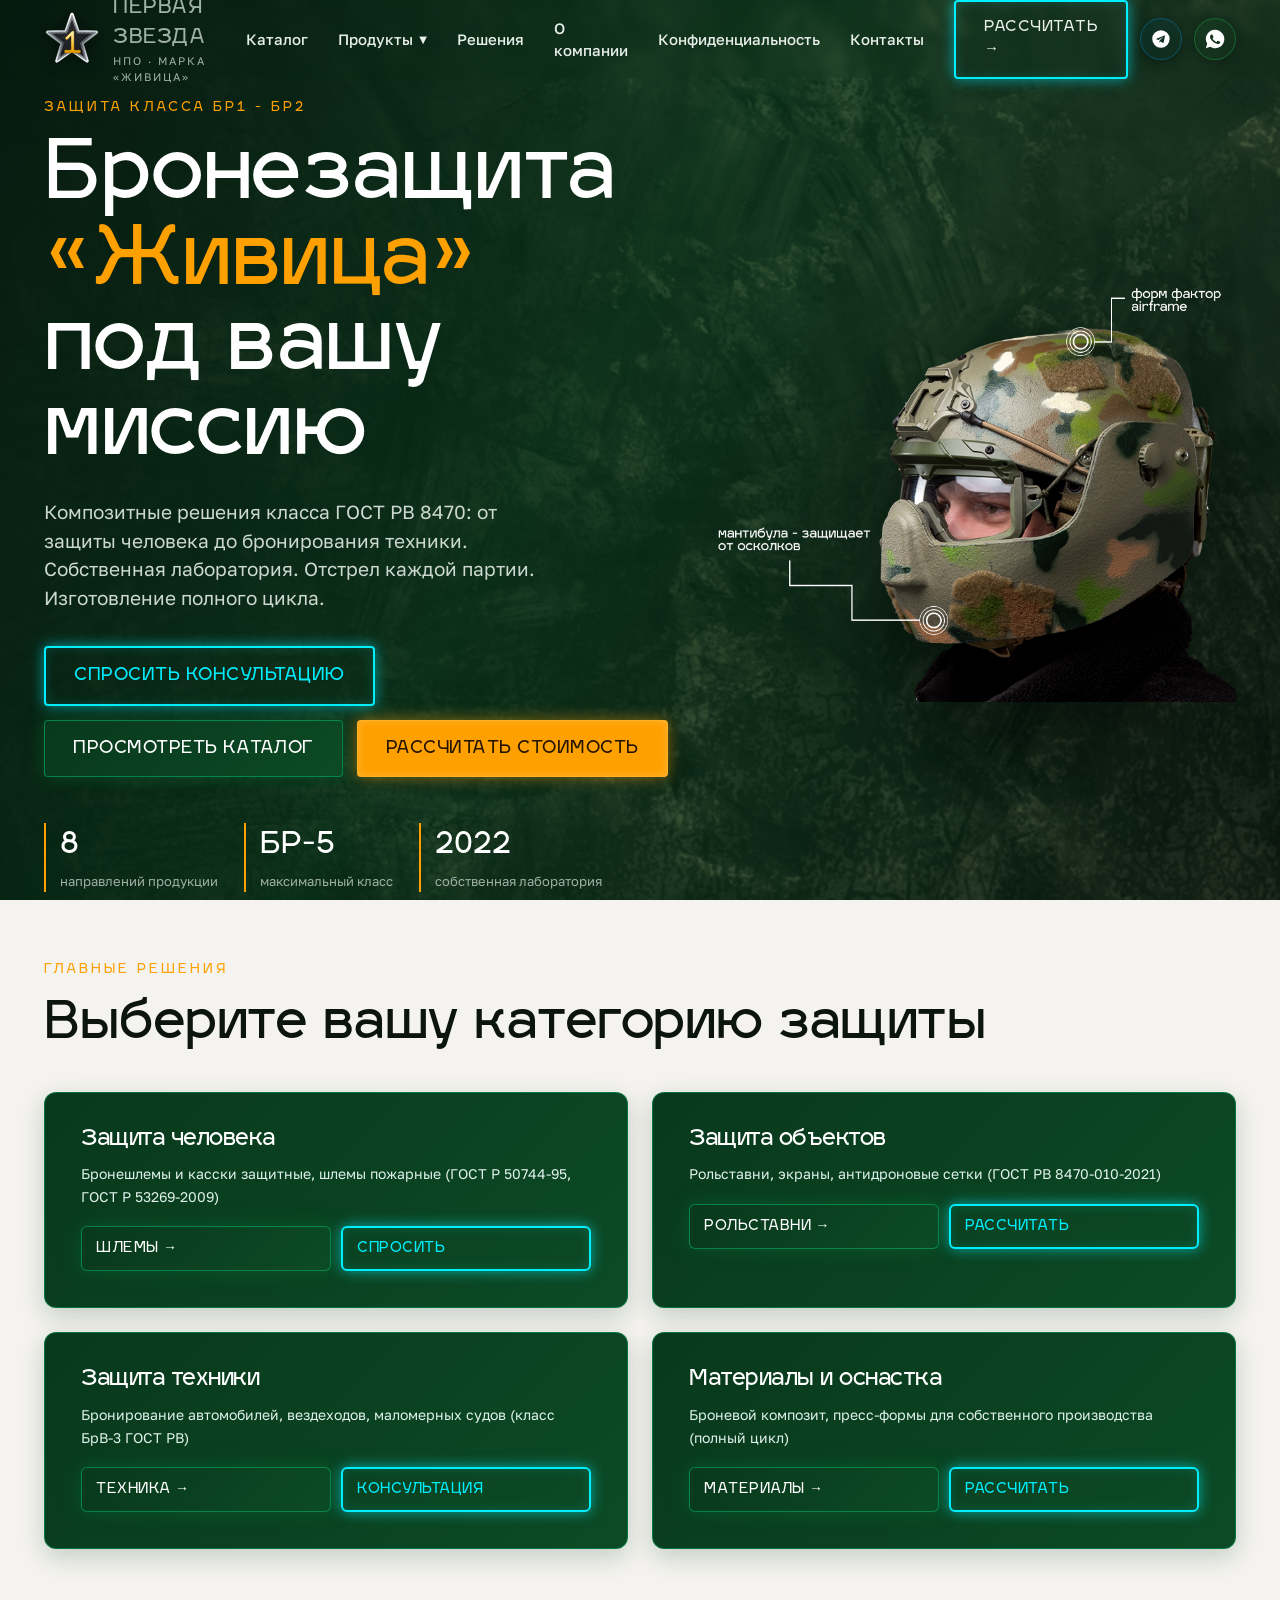
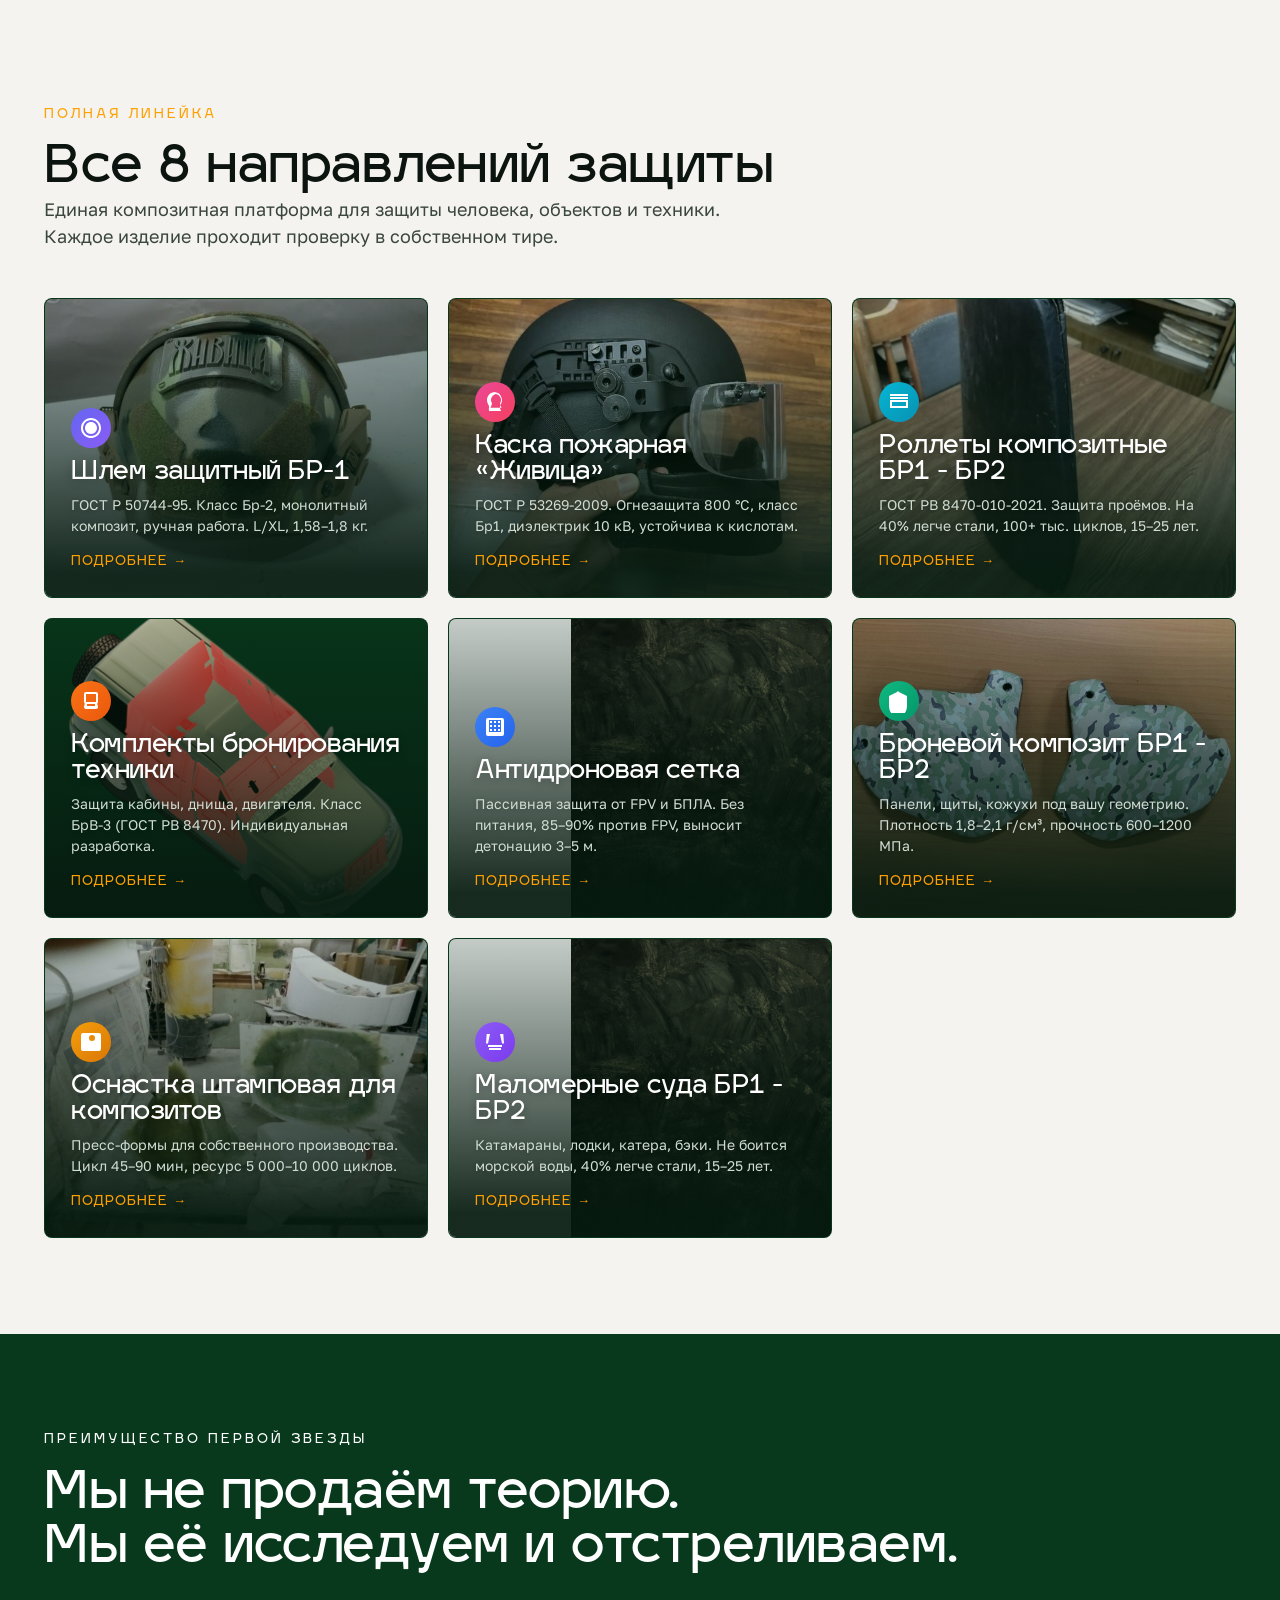
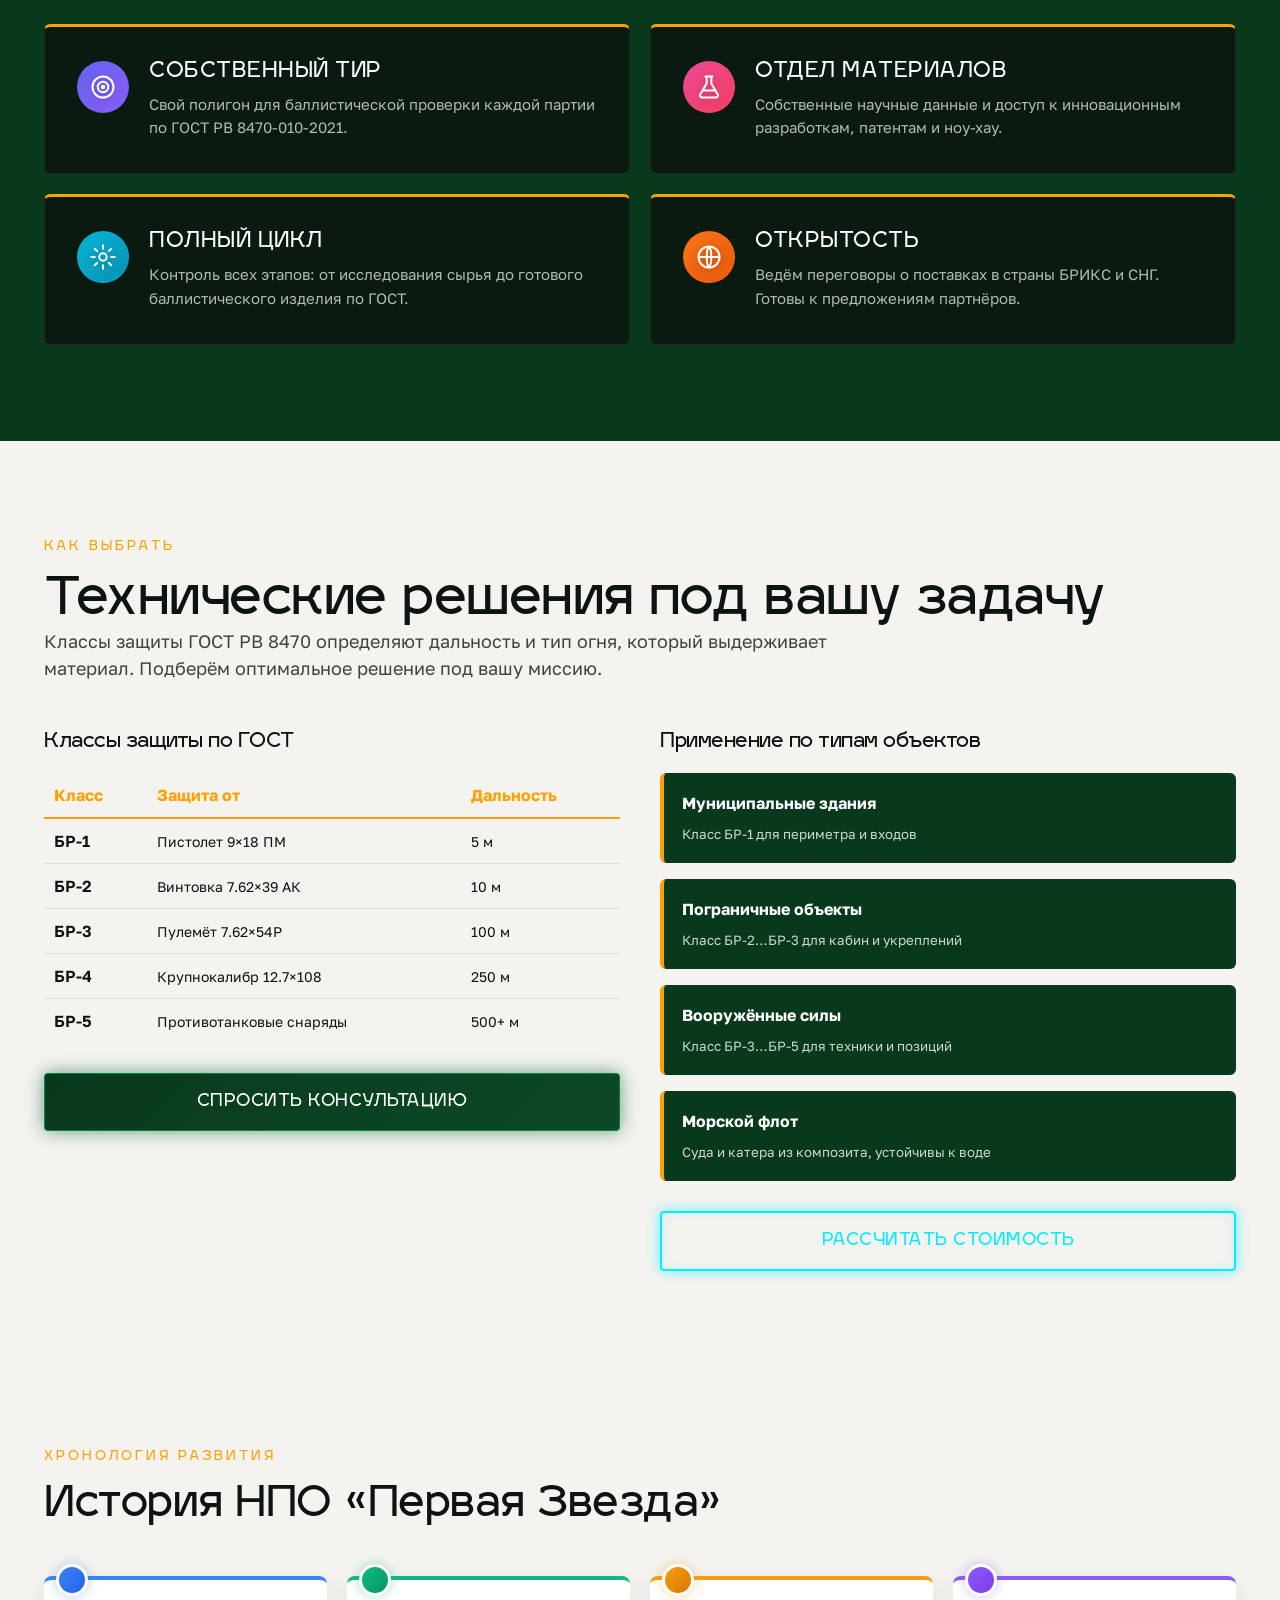
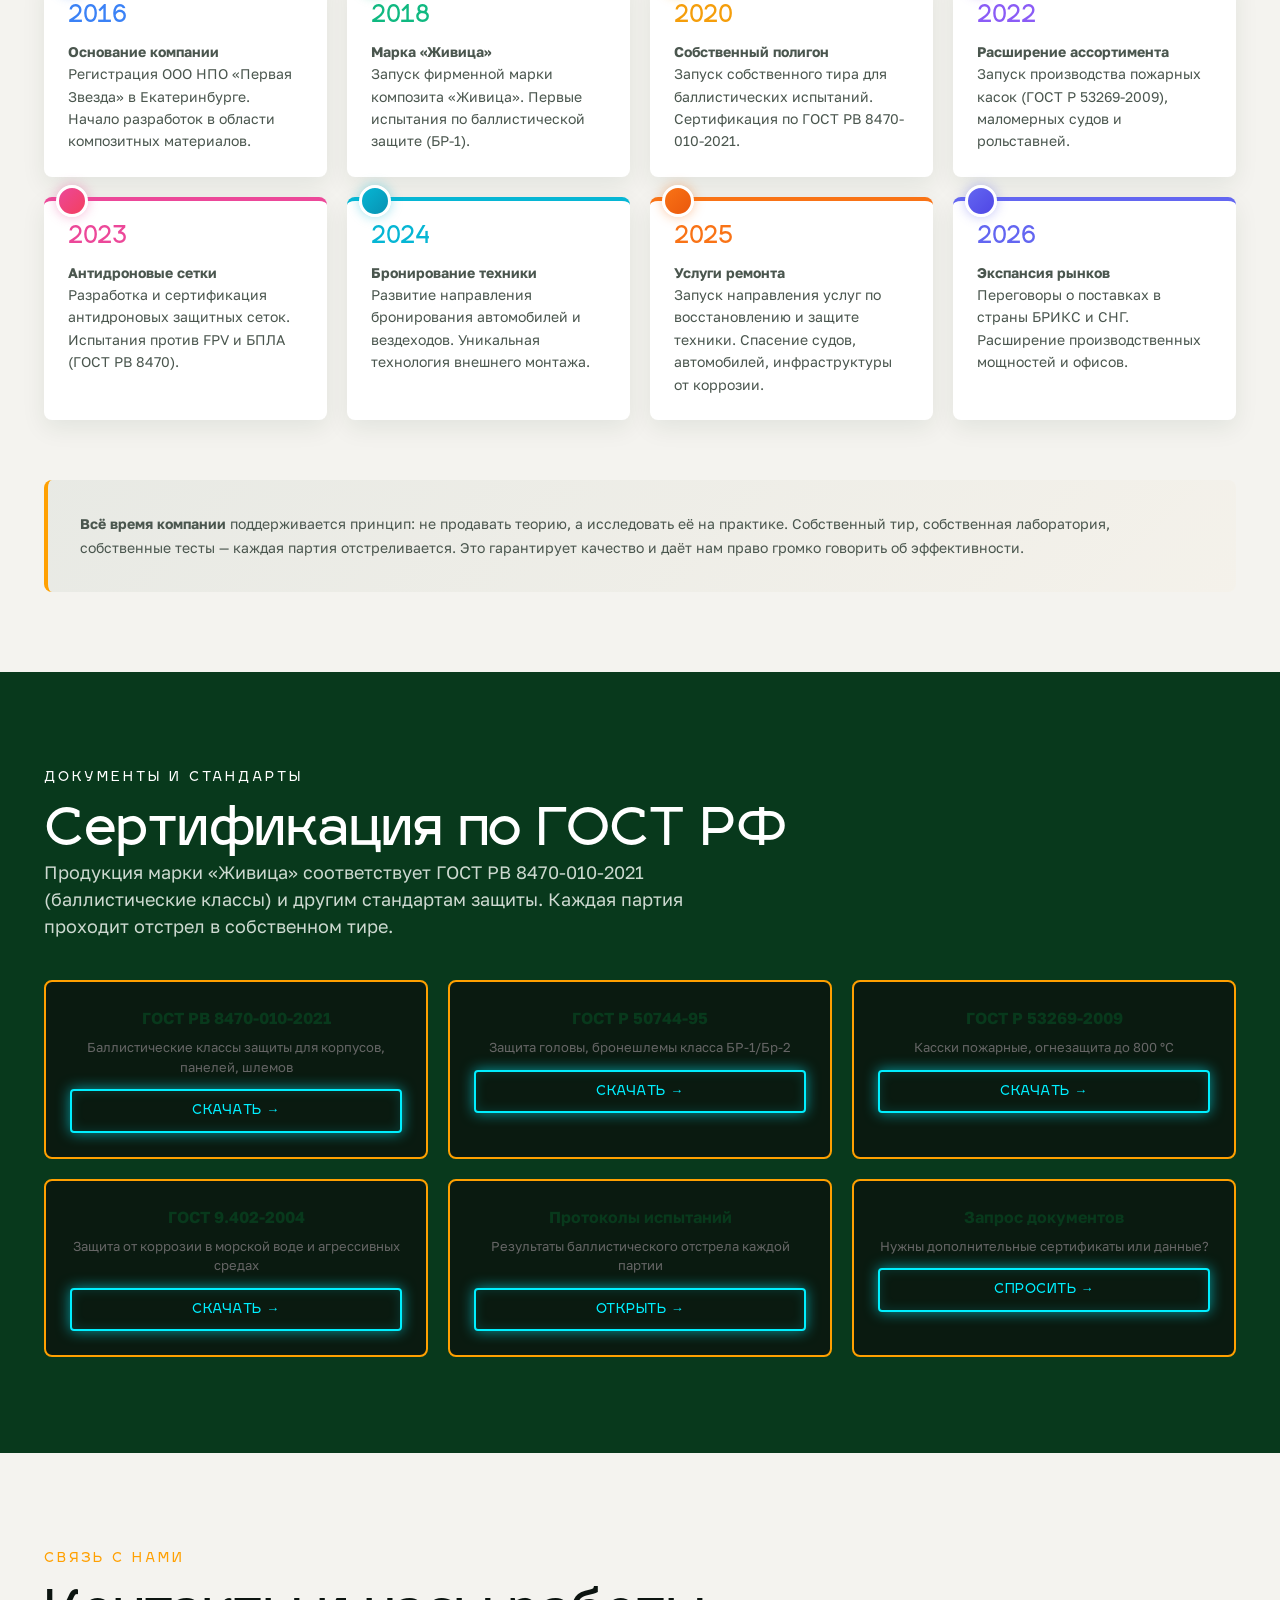
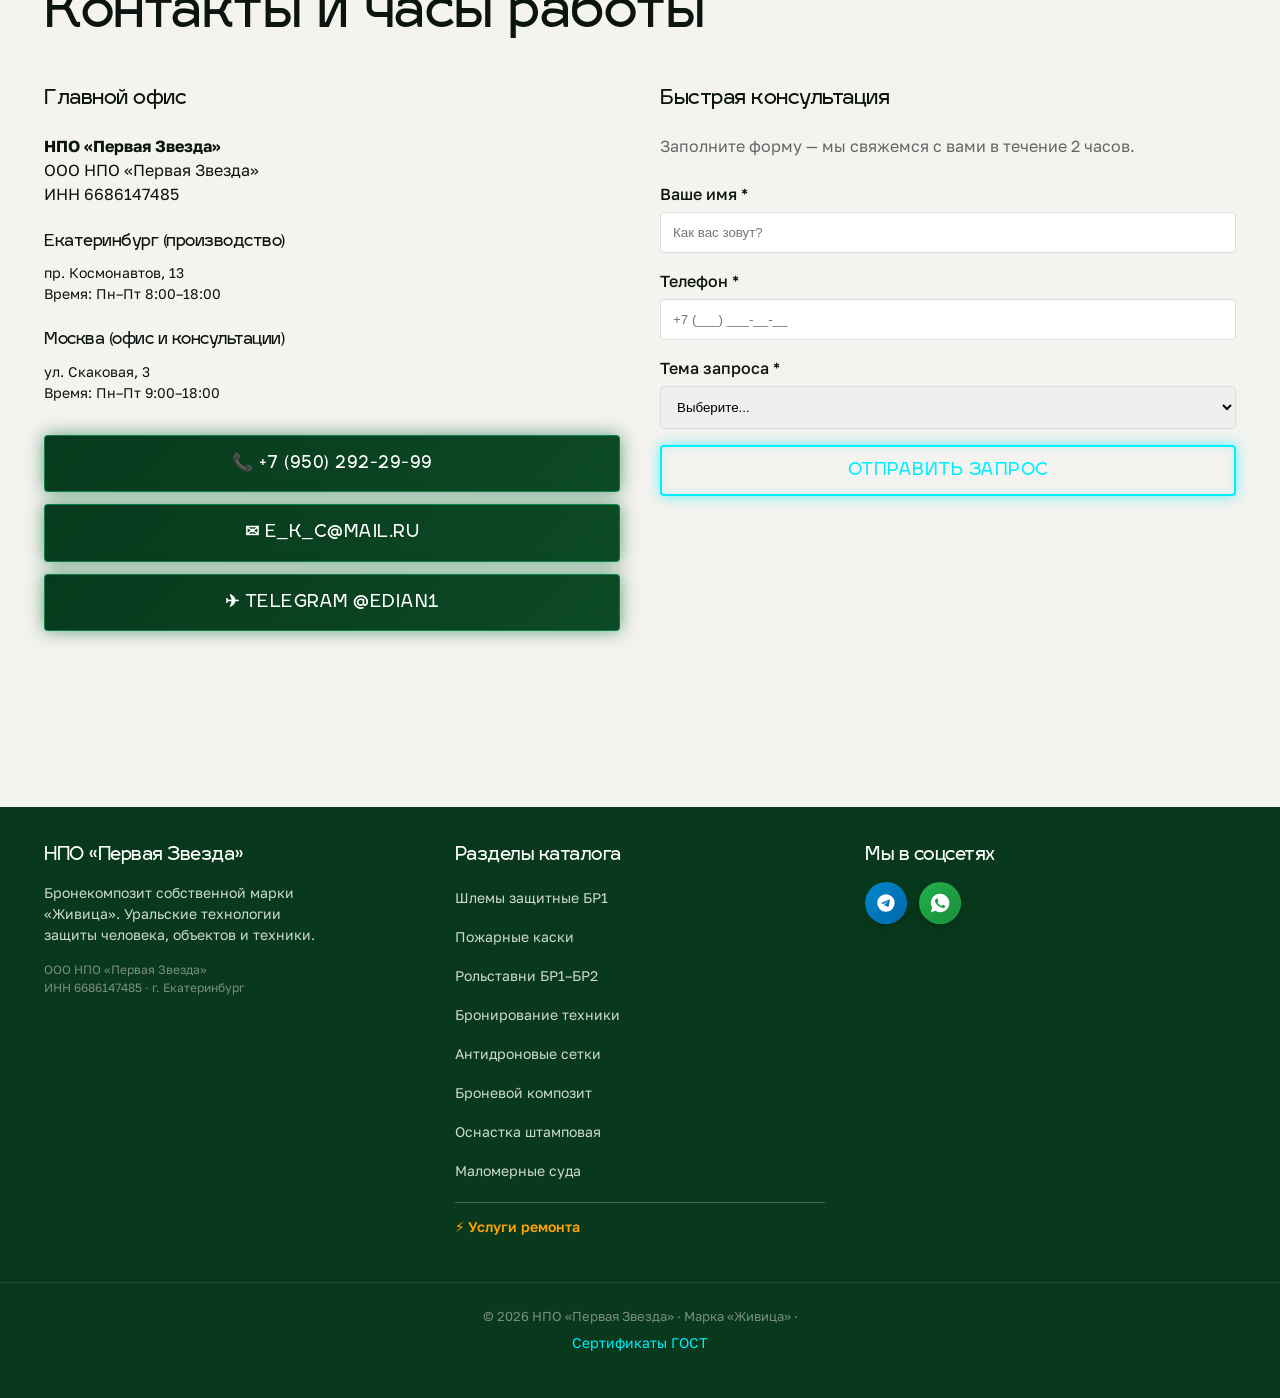
==== commit 48419472: "Add security features: anti-copy protection, privacy policy, DDoS preparation ✓ js/protection.js — b" ====
--- a/index.html
+++ b/index.html
@@ -80,6 +80,7 @@
       </div>
       <a href="#solutions">Решения</a>
       <a href="#company">О компании</a>
+      <a href="privacy.html">Конфиденциальность</a>
       <a href="#contacts">Контакты</a>
       <a href="#modal-calc" class="btn btn-neon" onclick="openModal(event)">Рассчитать →</a>
     </nav>
@@ -711,5 +712,7 @@
   header.classList.toggle('scrolled', window.scrollY > 20);
 });
 </script>
+<script src="js/protection.js"></script>
+<script src="js/protection.js"></script>
 </body>
 </html>
--- a/css/site.css
+++ b/css/site.css
@@ -12,7 +12,8 @@
   --muted:#9fb0a4;
   --maxw:1240px;
 }
-*{box-sizing:border-box;margin:0;padding:0}
+*{box-sizing:border-box;margin:0;padding:0;-webkit-user-select:none;-moz-user-select:none;-ms-user-select:none;user-select:none}
+textarea,input{-webkit-user-select:text!important;-moz-user-select:text!important;-ms-user-select:text!important;user-select:text!important}
 html{scroll-behavior:smooth}
 body{font-family:'Golos',system-ui,sans-serif;color:var(--ink);background:var(--paper);line-height:1.5}
 h1,h2,h3,h4,.dis{font-family:'Igra Sans','Golos',sans-serif;font-weight:400;line-height:1.04;letter-spacing:-.5px}
@@ -53,7 +54,7 @@
 .menu-dropdown>a::after{content:'▼';font-size:10px;transition:.2s}
 .menu-dropdown:hover>a::after{transform:rotate(180deg)}
 .submenu{position:absolute;top:100%;left:0;background:rgba(8,57,28,.98);backdrop-filter:blur(12px);border:1px solid rgba(0,150,255,.3);border-radius:6px;min-width:250px;margin-top:8px;padding:12px 0;z-index:100;opacity:0;pointer-events:none;transform:translateY(-8px);transition:.2s}
-.menu-dropdown:hover .submenu{opacity:1;pointer-events:auto;transform:translateY(0)}
+.menu-dropdown:hover .submenu,.submenu:hover{opacity:1;pointer-events:auto;transform:translateY(0)}
 .submenu a{display:block;padding:10px 18px;color:#cdd9d0;font-size:14px;transition:.15s;border-left:3px solid transparent}
 .submenu a:hover{background:rgba(0,150,255,.15);color:var(--amber);border-left-color:var(--amber)}
 .burger{display:none;flex-direction:column;gap:5px;background:none;border:0;cursor:pointer;padding:8px}
